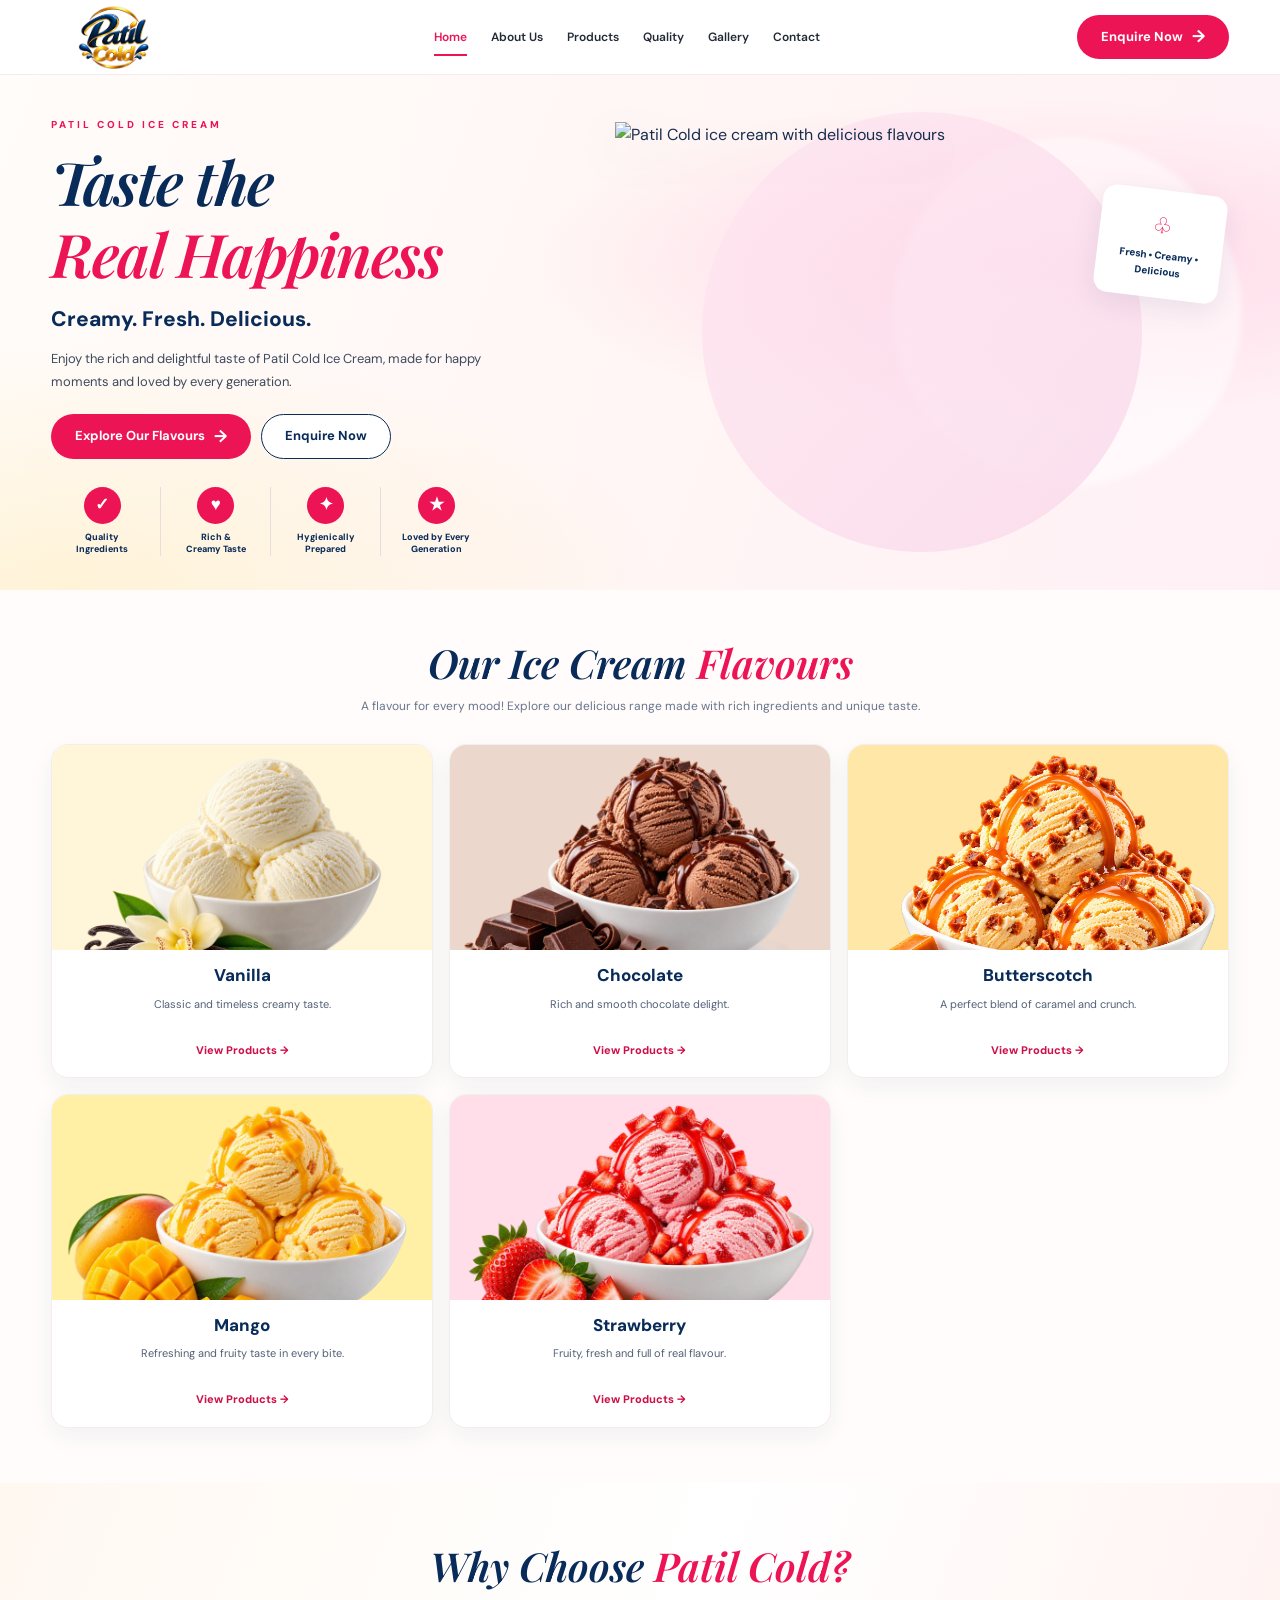
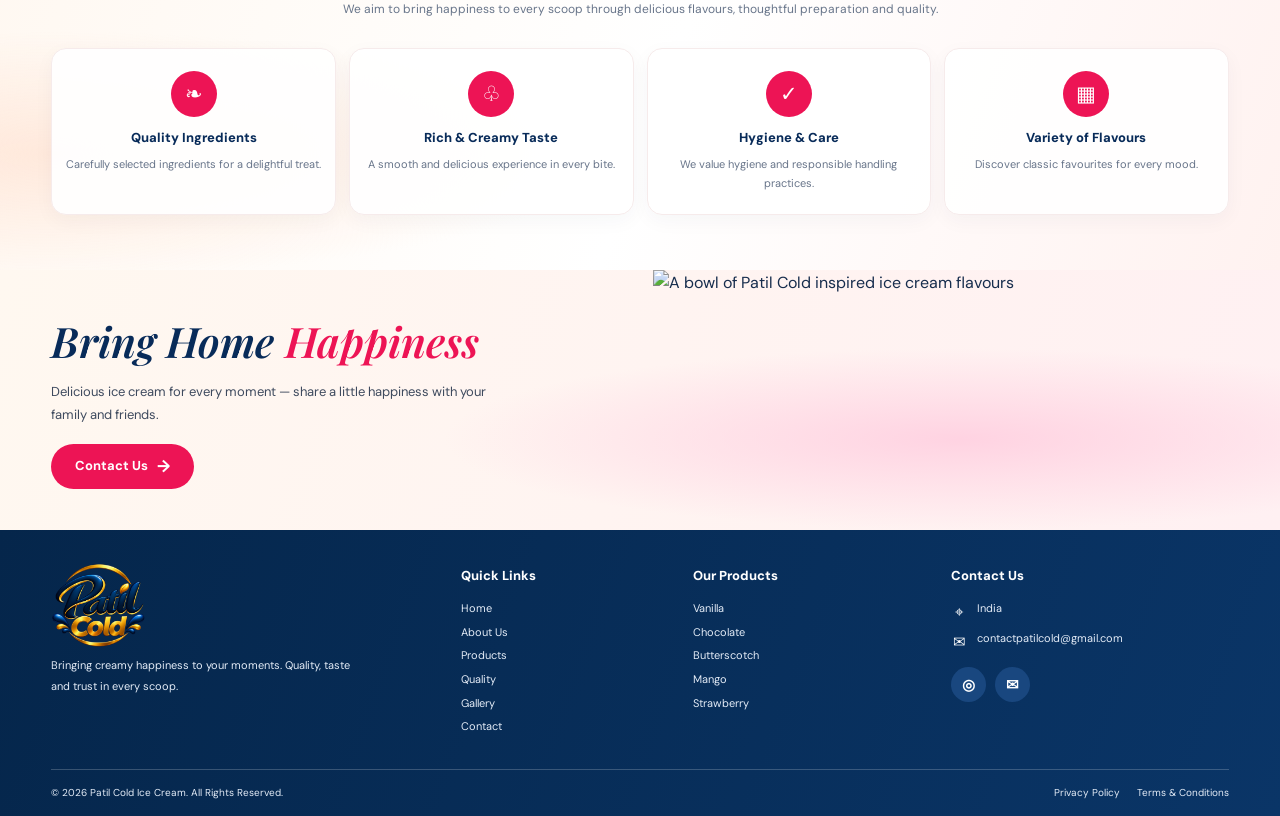
==== index.html @ 1be4b1f7 "Update index.html" ====
<!DOCTYPE html>
<html lang="en">
<head>
  <meta charset="UTF-8">
  <meta name="viewport" content="width=device-width, initial-scale=1.0">
  <meta name="theme-color" content="#082B59">

  <title>Patil Cold Ice Cream | Taste the Real Happiness</title>
  <meta name="description" content="Explore Patil Cold ice cream flavours. Creamy, delicious ice cream for every generation.">

  <link rel="preconnect" href="https://fonts.googleapis.com">
  <link rel="preconnect" href="https://fonts.gstatic.com" crossorigin>
  <link href="https://fonts.googleapis.com/css2?family=DM+Sans:wght@400;500;600;700;800&family=Playfair+Display:ital,wght@1,500;1,600&family=Pacifico&display=swap" rel="stylesheet">

  <style>
    :root {
      --navy: #082B59;
      --navy-light: #16447C;
      --pink: #ED1455;
      --pink-dark: #CE1049;
      --cream: #FFF9F5;
      --pink-bg: #FFF0F4;
      --white: #FFFFFF;
      --text: #172D4D;
      --muted: #68758A;
      --border: #F4E5E8;
      --shadow: 0 9px 28px rgba(8, 43, 89, 0.08);
      --body: "DM Sans", sans-serif;
      --heading: "Playfair Display", serif;
    }

    * {
      margin: 0;
      padding: 0;
      box-sizing: border-box;
    }

    html {
      scroll-behavior: smooth;
      scroll-padding-top: 85px;
    }

    body {
      font-family: var(--body);
      color: var(--text);
      background: var(--white);
      overflow-x: hidden;
      line-height: 1.6;
    }

    img {
      display: block;
      max-width: 100%;
    }

    a {
      color: inherit;
      text-decoration: none;
    }

    button {
      font-family: inherit;
    }

    .container {
      width: min(1200px, 92%);
      margin-inline: auto;
    }

    .pink {
      color: var(--pink);
    }

    .script {
      font-family: var(--heading);
      font-style: italic;
      font-weight: 600;
    }

    .btn {
      min-height: 43px;
      display: inline-flex;
      align-items: center;
      justify-content: center;
      gap: 9px;
      padding: 11px 23px;
      border: 1px solid transparent;
      border-radius: 30px;
      background: var(--pink);
      color: var(--white);
      font-size: 13px;
      font-weight: 700;
      transition: background .25s, transform .25s, box-shadow .25s;
      cursor: pointer;
    }

    .btn:hover {
      background: var(--pink-dark);
      transform: translateY(-2px);
      box-shadow: 0 6px 18px rgba(237, 20, 85, .18);
    }

    .btn-outline {
      background: var(--white);
      color: var(--navy);
      border-color: var(--navy);
    }

    .btn-outline:hover {
      background: var(--navy);
      color: var(--white);
    }

    .btn-arrow {
      font-size: 17px;
      line-height: 1;
    }

    /* =========================
       HEADER / NAVIGATION
    ========================= */

    .header {
      position: sticky;
      top: 0;
      z-index: 1000;
      background: rgba(255, 255, 255, .97);
      border-bottom: 1px solid #F4EBEB;
    }

    .navbar {
      min-height: 74px;
      display: flex;
      align-items: center;
      justify-content: space-between;
      gap: 22px;
    }

    .brand-logo {
      display: flex;
      align-items: center;
      width: 125px;
      flex-shrink: 0;
    }

    .brand-logo img {
      width: 100%;
      height: 64px;
      object-fit: contain;
    }

    .nav-links {
      display: flex;
      align-items: center;
      gap: 24px;
    }

    .nav-links a {
      position: relative;
      padding: 27px 0 25px;
      color: #222A36;
      font-size: 12px;
      font-weight: 600;
      white-space: nowrap;
      transition: color .2s;
    }

    .nav-links a:hover,
    .nav-links a.active {
      color: var(--pink);
    }

    .nav-links a.active::after {
      position: absolute;
      content: "";
      height: 2px;
      width: 100%;
      left: 0;
      bottom: 17px;
      background: var(--pink);
    }

    .header-action {
      flex-shrink: 0;
    }

    .menu-toggle {
      display: none;
      width: 40px;
      height: 40px;
      border: 1px solid var(--border);
      border-radius: 10px;
      background: var(--white);
      color: var(--navy);
      font-size: 23px;
      cursor: pointer;
    }

    /* =========================
       HERO SECTION
    ========================= */

    .hero {
      position: relative;
      overflow: hidden;
      background:
        radial-gradient(ellipse at 80% 36%, rgba(255, 200, 221, .65), transparent 35%),
        radial-gradient(ellipse at 5% 100%, rgba(255, 234, 174, .45), transparent 35%),
        linear-gradient(110deg, #FFFCFA, #FFF6F5 52%, #FFF0F6);
    }

    .hero::before {
      content: "";
      position: absolute;
      width: 350px;
      height: 350px;
      right: 3%;
      top: 12%;
      border-radius: 50%;
      background: rgba(255, 255, 255, .52);
      filter: blur(3px);
    }

    .hero-grid {
      position: relative;
      z-index: 1;
      display: grid;
      grid-template-columns: .94fr 1.06fr;
      align-items: center;
      min-height: 490px;
      gap: 20px;
    }

    .hero-copy {
      padding: 42px 0 34px;
    }

    .eyebrow {
      margin-bottom: 12px;
      color: var(--pink);
      font-size: 10px;
      font-weight: 800;
      letter-spacing: 3px;
      text-transform: uppercase;
    }

    .hero-title {
      color: var(--navy);
      font-family: var(--heading);
      font-style: italic;
      font-size: clamp(40px, 4.7vw, 63px);
      font-weight: 600;
      line-height: 1.2;
      letter-spacing: -1.5px;
    }

    .hero-title span {
      display: block;
      color: var(--pink);
    }

    .hero-tagline {
      margin-top: 14px;
      color: var(--navy);
      font-size: clamp(16px, 1.8vw, 21px);
      font-weight: 800;
    }

    .hero-description {
      max-width: 430px;
      margin-top: 10px;
      color: #3E4A5E;
      font-size: 13px;
      line-height: 1.8;
    }

    .hero-buttons {
      display: flex;
      align-items: center;
      flex-wrap: wrap;
      gap: 10px;
      margin-top: 20px;
    }

    .hero-art {
      position: relative;
      display: flex;
      min-height: 430px;
      align-items: center;
      justify-content: center;
    }

    .hero-art::before {
      position: absolute;
      content: "";
      width: min(100%, 440px);
      aspect-ratio: 1;
      border-radius: 50%;
      background: linear-gradient(135deg, #FFE5F0, #F8D4E8);
      opacity: .7;
    }

    .hero-art img {
      position: relative;
      z-index: 1;
      width: 100%;
      height: 420px;
      object-fit: contain;
      filter: drop-shadow(0 16px 22px rgba(56, 35, 49, .10));
    }

    .hero-note {
      position: absolute;
      z-index: 2;
      top: 17%;
      right: 1%;
      width: 125px;
      padding: 14px 10px;
      border: 4px solid rgba(255, 255, 255, .8);
      border-radius: 14px;
      background: #FFFFFF;
      box-shadow: var(--shadow);
      text-align: center;
      transform: rotate(7deg);
    }

    .hero-note .note-icon {
      margin-bottom: 5px;
      color: var(--pink);
      font-size: 22px;
    }

    .hero-note p {
      color: var(--navy);
      font-size: 10px;
      font-weight: 800;
      line-height: 1.6;
    }

    /* TRUST ICONS */

    .trust-row {
      display: grid;
      grid-template-columns: repeat(4, 1fr);
      max-width: 440px;
      margin-top: 28px;
    }

    .trust-item {
      padding: 0 7px;
      text-align: center;
      border-right: 1px solid #E6DDE0;
    }

    .trust-item:first-child {
      padding-left: 0;
    }

    .trust-item:last-child {
      border-right: 0;
    }

    .trust-icon {
      width: 37px;
      height: 37px;
      display: grid;
      place-items: center;
      margin: 0 auto 7px;
      border-radius: 50%;
      background: var(--pink);
      color: var(--white);
      font-size: 17px;
      font-weight: 800;
    }

    .trust-item p {
      color: var(--navy);
      font-size: 9px;
      font-weight: 800;
      line-height: 1.4;
    }

    /* =========================
       SECTION TITLES
    ========================= */

    .section-heading {
      max-width: 720px;
      margin: 0 auto 28px;
      text-align: center;
    }

    .section-heading h2 {
      color: var(--navy);
      font-family: var(--heading);
      font-size: clamp(28px, 3.4vw, 40px);
      font-style: italic;
      font-weight: 600;
      line-height: 1.4;
    }

    .section-heading p {
      max-width: 650px;
      margin: 5px auto 0;
      color: var(--muted);
      font-size: 12px;
      line-height: 1.8;
    }

    /* =========================
       FLAVOUR CARDS
    ========================= */

    .flavours {
      padding: 45px 0 55px;
      background: #FFFCFB;
    }

    .flavours .section-heading {
      margin-bottom: 27px;
    }

    .flavour-grid {
      display: grid;
      grid-template-columns: repeat(3, minmax(0, 1fr));
      gap: 16px;
    }

    .flavour-card {
      display: flex;
      flex-direction: column;
      overflow: hidden;
      min-width: 0;
      border: 1px solid #F3EEEE;
      border-radius: 17px;
      background: var(--white);
      box-shadow: 0 8px 25px rgba(8, 43, 89, .055);
      transition: transform .25s, box-shadow .25s;
    }

    .flavour-card:hover {
      transform: translateY(-5px);
      box-shadow: 0 13px 30px rgba(8, 43, 89, .11);
    }

    .flavour-photo {
      display: grid;
      height: 205px;
      overflow: hidden;
      place-items: center;
      padding: 9px;
    }

    .flavour-card:nth-child(1) .flavour-photo {
      background: #FFF6D9;
    }

    .flavour-card:nth-child(2) .flavour-photo {
      background: #EBD7CB;
    }

    .flavour-card:nth-child(3) .flavour-photo {
      background: #FFE7A8;
    }

    .flavour-card:nth-child(4) .flavour-photo {
      background: #FFF0A6;
    }

    .flavour-card:nth-child(5) .flavour-photo {
      background: #FFDDE9;
    }

    .flavour-photo img {
      width: 100%;
      height: 100%;
      object-fit: contain;
      transition: transform .35s;
    }

    .flavour-card:hover .flavour-photo img {
      transform: scale(1.055);
    }

    .flavour-info {
      flex: 1;
      padding: 12px 12px 16px;
      text-align: center;
    }

    .flavour-info h3 {
      color: var(--navy);
      font-size: 17px;
      font-weight: 800;
    }

    .flavour-info p {
      min-height: 38px;
      margin-top: 5px;
      color: #536077;
      font-size: 11px;
      line-height: 1.7;
    }

    .flavour-link {
      display: inline-block;
      margin-top: 9px;
      color: var(--pink-dark);
      font-size: 11px;
      font-weight: 800;
    }

    .flavour-link:hover {
      text-decoration: underline;
    }

    /* =========================
       WHY CHOOSE US
    ========================= */

    .why {
      padding: 55px 0;
      background:
        radial-gradient(ellipse at 4% 70%, rgba(255, 224, 207, .65), transparent 32%),
        linear-gradient(110deg, #FFF8F1, #FFFFFF 52%, #FFF2F0);
    }

    .why-grid {
      display: grid;
      grid-template-columns: repeat(4, minmax(0, 1fr));
      gap: 13px;
    }

    .why-card {
      padding: 22px 13px;
      border: 1px solid #F6EBEB;
      border-radius: 15px;
      background: rgba(255, 255, 255, .93);
      text-align: center;
      box-shadow: 0 6px 20px rgba(8, 43, 89, .04);
    }

    .why-icon {
      width: 46px;
      height: 46px;
      display: grid;
      place-items: center;
      margin: 0 auto 11px;
      border-radius: 50%;
      background: var(--pink);
      color: var(--white);
      font-size: 21px;
    }

    .why-card h3 {
      color: var(--navy);
      font-size: 13px;
      font-weight: 800;
      line-height: 1.5;
    }

    .why-card p {
      margin-top: 7px;
      color: var(--muted);
      font-size: 11px;
      line-height: 1.7;
    }

    /* =========================
       CONTACT BANNER
    ========================= */

    .cta {
      overflow: hidden;
      background:
        radial-gradient(ellipse at 75% 65%, rgba(255, 203, 222, .8), transparent 38%),
        linear-gradient(110deg, #FFF8F0, #FFF0F2);
    }

    .cta-grid {
      display: grid;
      grid-template-columns: 1fr 1fr;
      align-items: center;
      gap: 25px;
      min-height: 260px;
    }

    .cta-copy {
      padding: 35px 0;
    }

    .cta-copy h2 {
      color: var(--navy);
      font-family: var(--heading);
      font-size: clamp(30px, 3.5vw, 42px);
      font-style: italic;
      font-weight: 600;
      line-height: 1.4;
    }

    .cta-copy p {
      max-width: 450px;
      margin: 9px 0 17px;
      color: #3E4A5E;
      font-size: 13px;
      line-height: 1.8;
    }

    .cta-art {
      height: 260px;
      align-self: end;
    }

    .cta-art img {
      width: 100%;
      height: 100%;
      object-fit: contain;
      object-position: center bottom;
    }

    /* =========================
       FOOTER
    ========================= */

    .footer {
      padding: 32px 0 0;
      background: linear-gradient(110deg, #05264B, #0A3567);
      color: var(--white);
    }

    .footer-grid {
      display: grid;
      grid-template-columns: 1.5fr .8fr .9fr 1.1fr;
      gap: 30px;
      padding-bottom: 27px;
    }

    .footer-logo {
      width: 135px;
      height: 85px;
      margin-bottom: 8px;
      object-fit: contain;
      object-position: left center;
    }

    .footer-description {
      max-width: 300px;
      color: #E4ECF7;
      font-size: 11px;
      line-height: 1.9;
    }

    .footer h3 {
      margin: 4px 0 13px;
      color: #FFFFFF;
      font-size: 13px;
      font-weight: 800;
    }

    .footer-links a,
    .footer-links p {
      display: block;
      margin-bottom: 6px;
      color: #E4ECF7;
      font-size: 11px;
      line-height: 1.6;
      overflow-wrap: anywhere;
    }

    .footer-links a:hover {
      color: #FF91B0;
    }

    .contact-line {
      display: flex !important;
      align-items: flex-start;
      gap: 9px;
    }

    .contact-line .contact-icon {
      width: 17px;
      flex-shrink: 0;
      color: #FFFFFF;
      font-size: 15px;
      text-align: center;
    }

    .social-links {
      display: flex;
      gap: 9px;
      margin-top: 13px;
    }

    .social-links a {
      display: grid;
      width: 35px;
      height: 35px;
      margin: 0;
      place-items: center;
      border-radius: 50%;
      background: #19477F;
      color: #FFFFFF;
      font-size: 15px;
      font-weight: 800;
      transition: background .2s;
    }

    .social-links a:hover {
      background: var(--pink);
    }

    .footer-bottom {
      display: flex;
      align-items: center;
      justify-content: space-between;
      flex-wrap: wrap;
      gap: 12px;
      min-height: 47px;
      padding: 12px 0;
      border-top: 1px solid rgba(255, 255, 255, .2);
      color: #E4ECF7;
      font-size: 10px;
    }

    .legal-links {
      display: flex;
      flex-wrap: wrap;
      gap: 17px;
    }

    .legal-links a:hover {
      color: #FF91B0;
    }

    /* =========================
       TABLET
    ========================= */

    @media (max-width: 1000px) {
      .navbar {
        gap: 13px;
      }

      .brand-logo {
        width: 100px;
      }

      .nav-links {
        gap: 15px;
      }

      .nav-links a {
        font-size: 11px;
      }

      .header-action {
        padding-inline: 16px;
      }

      .hero-grid {
        min-height: 440px;
        grid-template-columns: .95fr 1.05fr;
        gap: 10px;
      }

      .hero-art {
        min-height: 370px;
      }

      .hero-art img {
        height: 370px;
      }

      .hero-note {
        right: 0;
        width: 105px;
      }

      .flavour-photo {
        height: 170px;
      }

      .footer-grid {
        grid-template-columns: 1.3fr .8fr .9fr;
      }

      .footer-contact {
        grid-column: 1 / -1;
      }
    }

    /* =========================
       MOBILE
    ========================= */

    @media (max-width: 680px) {
      html {
        scroll-padding-top: 70px;
      }

      .container {
        width: 92%;
      }

      .navbar {
        min-height: 66px;
        gap: 10px;
      }

      .brand-logo {
        width: 90px;
      }

      .brand-logo img {
        height: 58px;
      }

      .header-action {
        margin-left: auto;
        min-height: 37px;
        padding: 8px 13px;
        font-size: 10px;
      }

      .header-action .btn-arrow {
        font-size: 14px;
      }

      .menu-toggle {
        display: block;
        width: 36px;
        height: 36px;
        font-size: 21px;
        flex-shrink: 0;
      }

      .nav-links {
        position: absolute;
        top: 100%;
        left: 0;
        right: 0;
        display: none;
        align-items: stretch;
        flex-direction: column;
        gap: 0;
        padding: 7px 5% 14px;
        background: #FFFFFF;
        border-top: 1px solid #F5E7EB;
        box-shadow: 0 12px 24px rgba(8, 43, 89, .09);
      }

      .nav-links.open {
        display: flex;
      }

      .nav-links a {
        padding: 12px 0;
        border-bottom: 1px solid #F4EBED;
        font-size: 13px;
      }

      .nav-links a.active::after {
        display: none;
      }

      .hero-grid {
        grid-template-columns: 1fr;
        min-height: auto;
        gap: 0;
      }

      .hero-copy {
        padding: 32px 0 0;
      }

      .eyebrow {
        font-size: 9px;
        letter-spacing: 2.4px;
      }

      .hero-title {
        font-size: clamp(40px, 10vw, 53px);
        letter-spacing: -1px;
      }

      .hero-tagline {
        margin-top: 12px;
        font-size: 17px;
      }

      .hero-description {
        max-width: 470px;
        font-size: 12px;
        line-height: 1.8;
      }

      .hero-buttons {
        gap: 8px;
        margin-top: 17px;
      }

      .hero-buttons .btn {
        min-height: 39px;
        padding: 9px 16px;
        font-size: 11px;
      }

      .trust-row {
        margin-top: 24px;
      }

      .trust-item {
        padding-inline: 5px;
      }

      .trust-icon {
        width: 32px;
        height: 32px;
        font-size: 15px;
      }

      .trust-item p {
        font-size: 8px;
      }

      .hero-art {
        min-height: auto;
        height: clamp(270px, 72vw, 390px);
        margin-top: 6px;
      }

      .hero-art::before {
        width: 80%;
      }

      .hero-art img {
        height: 100%;
      }

      .hero-note {
        top: 9%;
        right: 2%;
        width: 95px;
        padding: 9px 6px;
        border-width: 3px;
      }

      .hero-note .note-icon {
        font-size: 17px;
      }

      .hero-note p {
        font-size: 8px;
      }

      .flavours {
        padding: 38px 0 42px;
      }

      .section-heading {
        margin-bottom: 22px;
      }

      .section-heading h2 {
        font-size: clamp(27px, 7vw, 34px);
      }

      .section-heading p {
        font-size: 11px;
        line-height: 1.7;
      }

      .flavour-grid {
        grid-template-columns: repeat(2, minmax(0, 1fr));
        gap: 11px;
      }

      .flavour-card {
        border-radius: 14px;
      }

      .flavour-photo {
        height: clamp(120px, 34vw, 175px);
        padding: 5px;
      }

      .flavour-info {
        padding: 10px 7px 13px;
      }

      .flavour-info h3 {
        font-size: 14px;
      }

      .flavour-info p {
        min-height: 35px;
        font-size: 9px;
        line-height: 1.6;
      }

      .flavour-link {
        margin-top: 8px;
        font-size: 10px;
      }

      .why {
        padding: 39px 0 43px;
      }

      .why-grid {
        grid-template-columns: repeat(2, minmax(0, 1fr));
        gap: 10px;
      }

      .why-card {
        padding: 16px 9px;
      }

      .why-icon {
        width: 38px;
        height: 38px;
        margin-bottom: 8px;
        font-size: 18px;
      }

      .why-card h3 {
        font-size: 11px;
      }

      .why-card p {
        font-size: 9px;
      }

      .cta-grid {
        grid-template-columns: 1fr;
        min-height: auto;
        gap: 0;
      }

      .cta-copy {
        padding: 31px 0 0;
      }

      .cta-copy h2 {
        font-size: clamp(29px, 7.5vw, 37px);
      }

      .cta-copy p {
        font-size: 12px;
      }

      .cta-art {
        height: clamp(190px, 52vw, 270px);
      }

      .footer {
        padding-top: 25px;
      }

      .footer-grid {
        grid-template-columns: repeat(2, minmax(0, 1fr));
        gap: 25px 17px;
        padding-bottom: 22px;
      }

      .footer-brand {
        grid-column: 1 / -1;
      }

      .footer-logo {
        width: 115px;
        height: 72px;
      }

      .footer-description {
        font-size: 10px;
      }

      .footer h3 {
        font-size: 12px;
      }

      .footer-links a,
      .footer-links p {
        font-size: 10px;
      }

      .footer-contact {
        grid-column: 1 / -1;
      }

      .footer-bottom {
        align-items: flex-start;
        flex-direction: column;
        font-size: 9px;
      }

      .legal-links {
        gap: 13px;
      }
    }

    @media (max-width: 350px) {
      .brand-logo {
        width: 75px;
      }

      .header-action {
        padding-inline: 10px;
      }

      .hero-title {
        font-size: 37px;
      }

      .hero-buttons .btn {
        padding-inline: 12px;
      }

      .trust-item p {
        font-size: 7px;
      }

      .flavour-info h3 {
        font-size: 13px;
      }
    }

    @media (prefers-reduced-motion: reduce) {
      *,
      *::before,
      *::after {
        scroll-behavior: auto !important;
        transition-duration: .01ms !important;
      }
    }
  </style>
</head>

<body>

  <!-- HEADER -->
  <header class="header">
    <div class="container navbar">

      <a class="brand-logo" href="index.html" aria-label="Patil Cold home">
        <img src="assets/logo.webp" alt="Patil Cold Ice Cream">
      </a>

      <nav class="nav-links" id="navLinks" aria-label="Main navigation">
        <a href="index.html" class="active">Home</a>
        <a href="about.html">About Us</a>
        <a href="products.html">Products</a>
        <a href="quality.html">Quality</a>
        <a href="gallery.html">Gallery</a>
        <a href="contact.html">Contact</a>
      </nav>

      <a class="btn header-action" href="contact.html">
        Enquire Now <span class="btn-arrow">→</span>
      </a>

      <button
        class="menu-toggle"
        id="menuToggle"
        type="button"
        aria-label="Open menu"
        aria-controls="navLinks"
        aria-expanded="false">☰</button>

    </div>
  </header>

  <main>

    <!-- HERO -->
    <section class="hero">
      <div class="container hero-grid">

        <div class="hero-copy">

          <div class="eyebrow">Patil Cold Ice Cream</div>

          <h1 class="hero-title">
            Taste the
            <span>Real Happiness</span>
          </h1>

          <h2 class="hero-tagline">Creamy. Fresh. Delicious.</h2>

          <p class="hero-description">
            Enjoy the rich and delightful taste of Patil Cold Ice Cream,
            made for happy moments and loved by every generation.
          </p>

          <div class="hero-buttons">
            <a href="products.html" class="btn">
              Explore Our Flavours <span class="btn-arrow">→</span>
            </a>

            <a href="contact.html" class="btn btn-outline">
              Enquire Now
            </a>
          </div>

          <div class="trust-row">

            <div class="trust-item">
              <div class="trust-icon">✓</div>
              <p>Quality<br>Ingredients</p>
            </div>

            <div class="trust-item">
              <div class="trust-icon">♥</div>
              <p>Rich &amp;<br>Creamy Taste</p>
            </div>

            <div class="trust-item">
              <div class="trust-icon">✦</div>
              <p>Hygienically<br>Prepared</p>
            </div>

            <div class="trust-item">
              <div class="trust-icon">★</div>
              <p>Loved by Every<br>Generation</p>
            </div>

          </div>
        </div>

        <div class="hero-art">

          <!-- Replace with your own Patil Cold hero PNG -->
          <img
            src="assets/patil-cold-mixed-flavor.webp"
            alt="Patil Cold ice cream with delicious flavours"
            fetchpriority="high">

          <div class="hero-note">
            <div class="note-icon">♧</div>
            <p>Fresh • Creamy • Delicious</p>
          </div>

        </div>

      </div>
    </section>

    <!-- OUR FLAVOURS -->
    <section class="flavours" id="flavours">
      <div class="container">

        <div class="section-heading">
          <h2>
            Our Ice Cream <span class="pink">Flavours</span>
          </h2>

          <p>
            A flavour for every mood! Explore our delicious range
            made with rich ingredients and unique taste.
          </p>
        </div>

        <div class="flavour-grid">

          <!-- VANILLA -->
          <article class="flavour-card">
            <a href="products.html?flavour=Vanilla">
              <div class="flavour-photo">
                <img
                  src="assets/products/vanilla.webp"
                  alt="Vanilla ice cream"
                  loading="lazy">
              </div>
            </a>

            <div class="flavour-info">
              <h3>Vanilla</h3>
              <p>Classic and timeless creamy taste.</p>
              <a class="flavour-link" href="products.html?flavour=Vanilla">
                View Products →
              </a>
            </div>
          </article>

          <!-- CHOCOLATE -->
          <article class="flavour-card">
            <a href="products.html?flavour=Chocolate">
              <div class="flavour-photo">
                <img
                  src="assets/products/chocolate.webp"
                  alt="Chocolate ice cream"
                  loading="lazy">
              </div>
            </a>

            <div class="flavour-info">
              <h3>Chocolate</h3>
              <p>Rich and smooth chocolate delight.</p>
              <a class="flavour-link" href="products.html?flavour=Chocolate">
                View Products →
              </a>
            </div>
          </article>

          <!-- BUTTERSCOTCH -->
          <article class="flavour-card">
            <a href="products.html?flavour=Butterscotch">
              <div class="flavour-photo">
                <img
                  src="assets/products/butterscotch.webp"
                  alt="Butterscotch ice cream"
                  loading="lazy">
              </div>
            </a>

            <div class="flavour-info">
              <h3>Butterscotch</h3>
              <p>A perfect blend of caramel and crunch.</p>
              <a class="flavour-link" href="products.html?flavour=Butterscotch">
                View Products →
              </a>
            </div>
          </article>

          <!-- MANGO -->
          <article class="flavour-card">
            <a href="products.html?flavour=Mango">
              <div class="flavour-photo">
                <img
                  src="assets/products/mango.webp"
                  alt="Mango ice cream"
                  loading="lazy">
              </div>
            </a>

            <div class="flavour-info">
              <h3>Mango</h3>
              <p>Refreshing and fruity taste in every bite.</p>
              <a class="flavour-link" href="products.html?flavour=Mango">
                View Products →
              </a>
            </div>
          </article>

          <!-- STRAWBERRY -->
          <article class="flavour-card">
            <a href="products.html?flavour=Strawberry">
              <div class="flavour-photo">
                <img
                  src="assets/products/strawberry.webp"
                  alt="Strawberry ice cream"
                  loading="lazy">
              </div>
            </a>

            <div class="flavour-info">
              <h3>Strawberry</h3>
              <p>Fruity, fresh and full of real flavour.</p>
              <a class="flavour-link" href="products.html?flavour=Strawberry">
                View Products →
              </a>
            </div>
          </article>

        </div>
      </div>
    </section>

    <!-- WHY CHOOSE US -->
    <section class="why" id="quality">
      <div class="container">

        <div class="section-heading">
          <h2>
            Why Choose <span class="pink">Patil Cold?</span>
          </h2>

          <p>
            We aim to bring happiness to every scoop through
            delicious flavours, thoughtful preparation and quality.
          </p>
        </div>

        <div class="why-grid">

          <article class="why-card">
            <div class="why-icon">❧</div>
            <h3>Quality Ingredients</h3>
            <p>Carefully selected ingredients for a delightful treat.</p>
          </article>

          <article class="why-card">
            <div class="why-icon">♧</div>
            <h3>Rich &amp; Creamy Taste</h3>
            <p>A smooth and delicious experience in every bite.</p>
          </article>

          <article class="why-card">
            <div class="why-icon">✓</div>
            <h3>Hygiene &amp; Care</h3>
            <p>We value hygiene and responsible handling practices.</p>
          </article>

          <article class="why-card">
            <div class="why-icon">▦</div>
            <h3>Variety of Flavours</h3>
            <p>Discover classic favourites for every mood.</p>
          </article>

        </div>
      </div>
    </section>

    <!-- CONTACT BANNER -->
    <section class="cta">
      <div class="container cta-grid">

        <div class="cta-copy">
          <h2>
            Bring Home <span class="pink">Happiness</span>
          </h2>

          <p>
            Delicious ice cream for every moment — share a little
            happiness with your family and friends.
          </p>

          <a href="contact.html" class="btn">
            Contact Us <span class="btn-arrow">→</span>
          </a>
        </div>

        <div class="cta-art">
          <img
            src="assets/icecream-bowl.png"
            alt="A bowl of Patil Cold inspired ice cream flavours"
            loading="lazy">
        </div>

      </div>
    </section>

  </main>

  <!-- FOOTER -->
  <footer class="footer">
    <div class="container">

      <div class="footer-grid">

        <div class="footer-brand">
          <a href="index.html" aria-label="Patil Cold homepage">
            <img
              src="assets/logo.webp"
              alt="Patil Cold Ice Cream"
              class="footer-logo">
          </a>

          <p class="footer-description">
            Bringing creamy happiness to your moments.
            Quality, taste and trust in every scoop.
          </p>
        </div>

        <div class="footer-links">
          <h3>Quick Links</h3>
          <a href="index.html">Home</a>
          <a href="about.html">About Us</a>
          <a href="products.html">Products</a>
          <a href="quality.html">Quality</a>
          <a href="gallery.html">Gallery</a>
          <a href="contact.html">Contact</a>
        </div>

        <div class="footer-links">
          <h3>Our Products</h3>
          <a href="products.html?flavour=Vanilla">Vanilla</a>
          <a href="products.html?flavour=Chocolate">Chocolate</a>
          <a href="products.html?flavour=Butterscotch">Butterscotch</a>
          <a href="products.html?flavour=Mango">Mango</a>
          <a href="products.html?flavour=Strawberry">Strawberry</a>
        </div>

        <div class="footer-links">
          <h3>Contact Us</h3>

          <p class="contact-line">
            <span class="contact-icon">⌖</span>
            <span>India</span>
          </p>

          <a class="contact-line" href="mailto:contactpatilcold@gmail.com">
            <span class="contact-icon">✉</span>
            <span>contactpatilcold@gmail.com</span>
          </a>

          <div class="social-links">
            <a
              href="https://www.instagram.com/patilcold/"
              target="_blank"
              rel="noopener noreferrer"
              aria-label="Instagram">◎</a>

            <a
              href="mailto:contactpatilcold@gmail.com"
              aria-label="Email Patil Cold">✉</a>
          </div>
        </div>

      </div>

      <div class="footer-bottom">
        <p>
          © <span id="copyrightYear"></span> Patil Cold Ice Cream.
          All Rights Reserved.
        </p>

        <div class="legal-links">
          <a href="privacy.html">Privacy Policy</a>
          <a href="terms.html">Terms &amp; Conditions</a>
        </div>
      </div>

    </div>
  </footer>

  <script>
    // Mobile navigation
    const menuToggle = document.getElementById("menuToggle");
    const navLinks = document.getElementById("navLinks");

    menuToggle.addEventListener("click", function () {
      const isOpen = navLinks.classList.toggle("open");

      menuToggle.textContent = isOpen ? "×" : "☰";
      menuToggle.setAttribute("aria-expanded", String(isOpen));
      menuToggle.setAttribute(
        "aria-label",
        isOpen ? "Close menu" : "Open menu"
      );
    });

    // Close mobile navigation after clicking a link
    navLinks.querySelectorAll("a").forEach(function (link) {
      link.addEventListener("click", function () {
        navLinks.classList.remove("open");
        menuToggle.textContent = "☰";
        menuToggle.setAttribute("aria-expanded", "false");
      });
    });

    // Close menu with Escape key
    document.addEventListener("keydown", function (event) {
      if (event.key === "Escape") {
        navLinks.classList.remove("open");
        menuToggle.textContent = "☰";
        menuToggle.setAttribute("aria-expanded", "false");
      }
    });

    // Current year in footer
    document.getElementById("copyrightYear").textContent =
      new Date().getFullYear();
  </script>

</body>
</html>
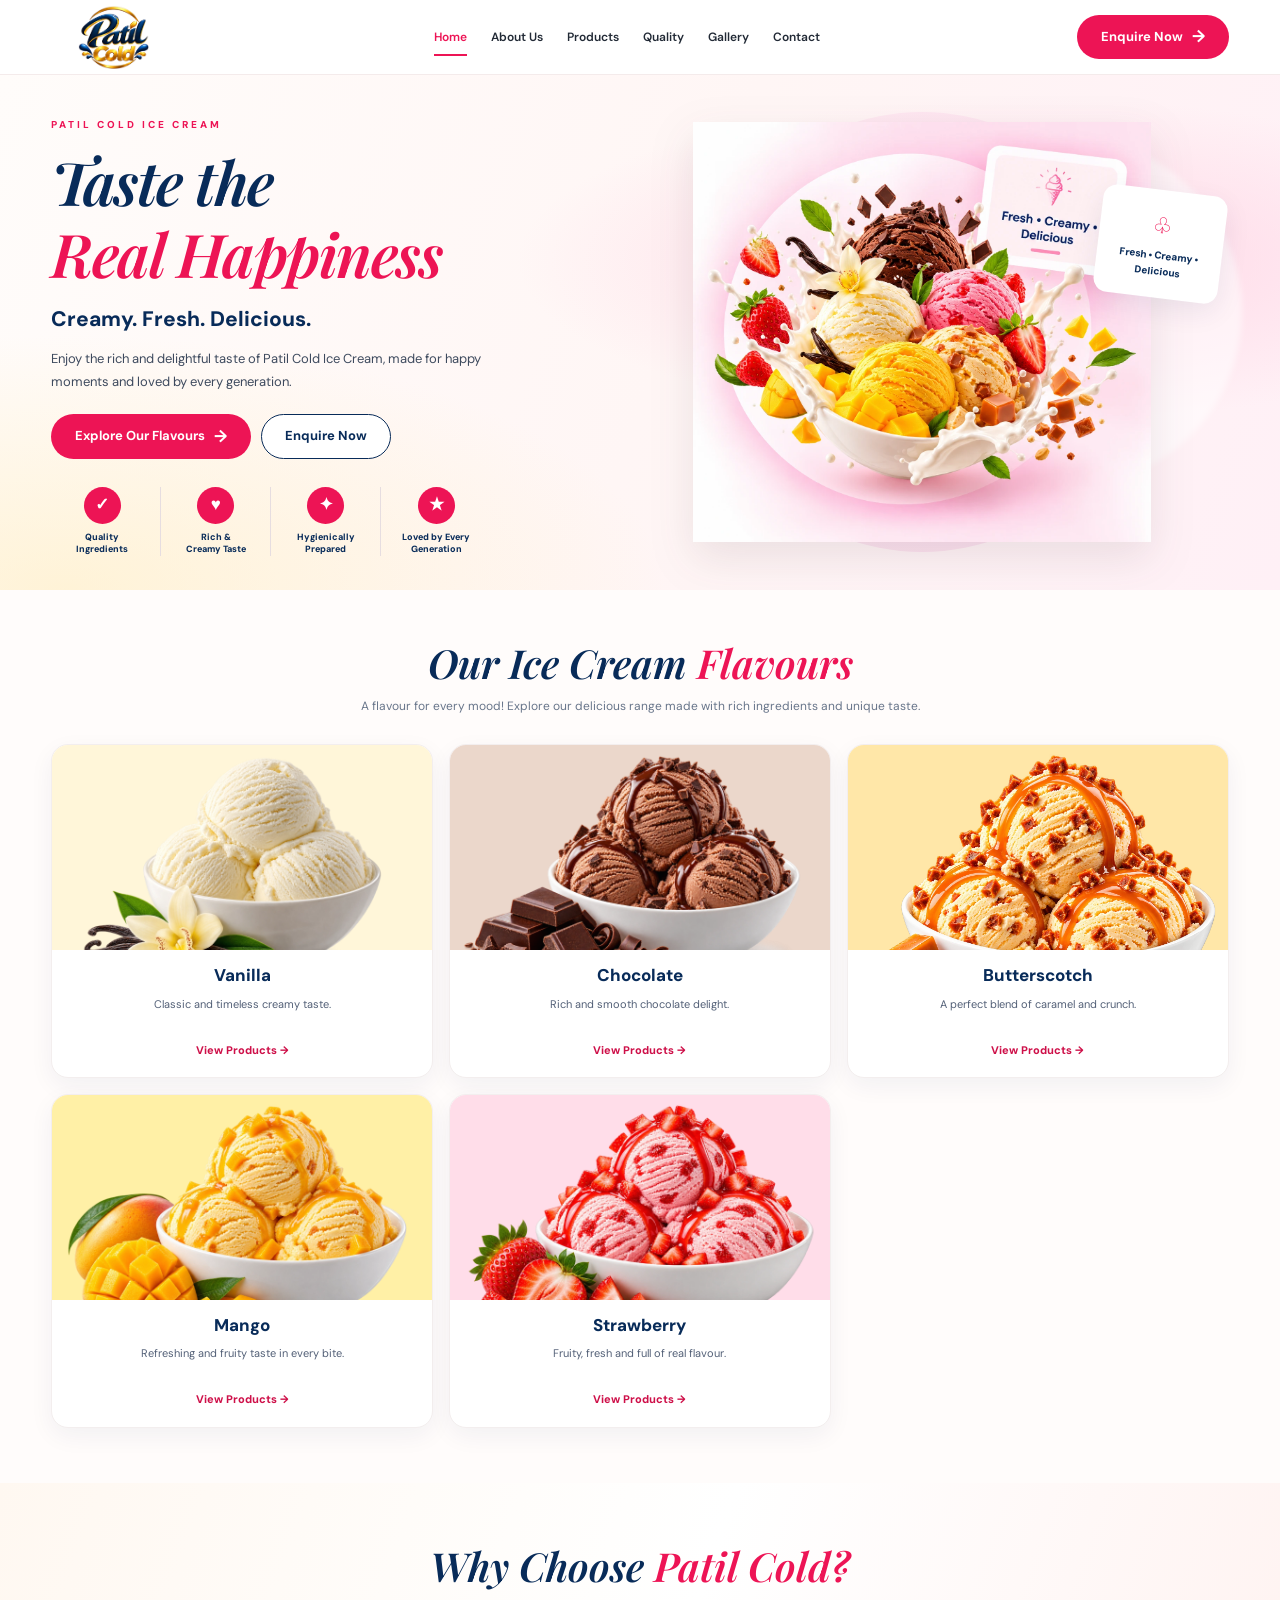
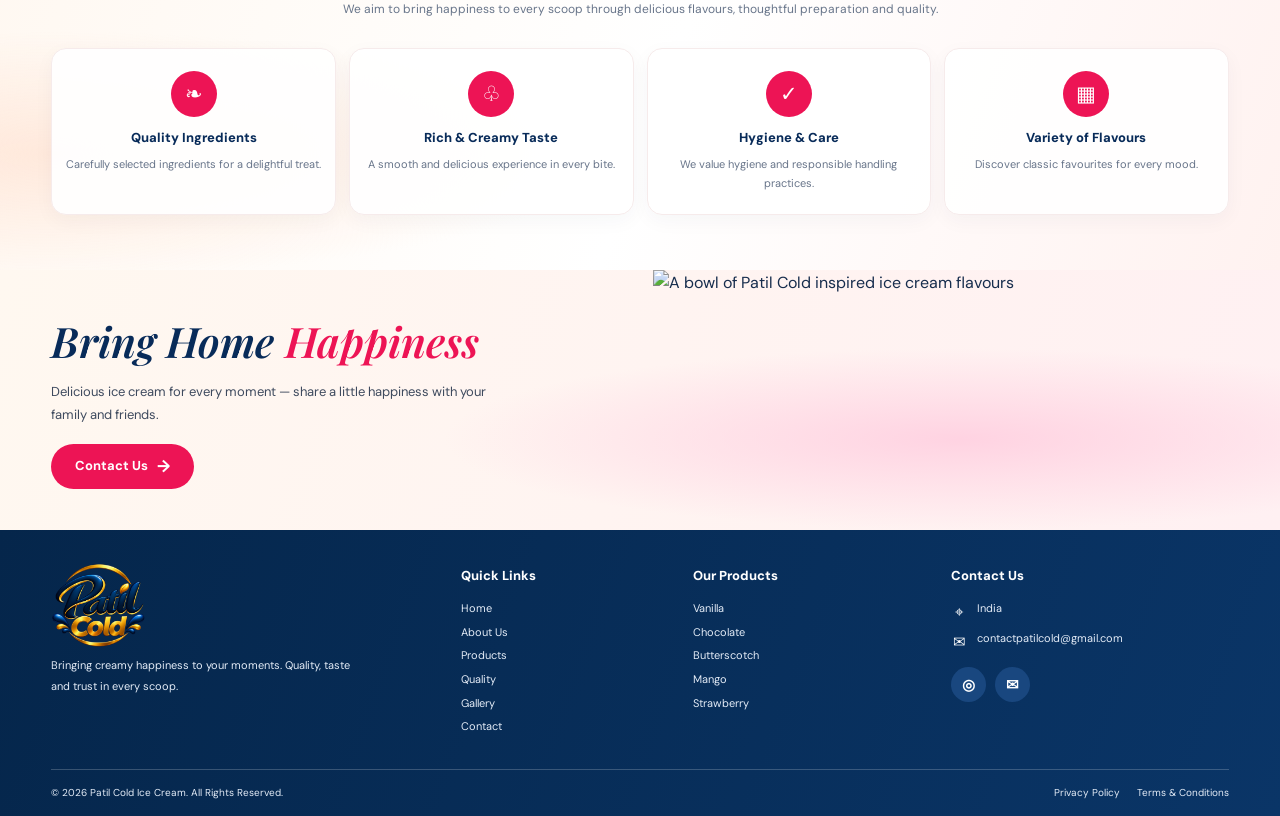
==== commit a92755b8: "Update index.html" ====
--- a/index.html
+++ b/index.html
@@ -1233,7 +1233,7 @@
 
           <!-- Replace with your own Patil Cold hero PNG -->
           <img
-            src="assets/patil-cold-mixed-flavor.webp"
+            src="assets/patil-cold-mixed-flavour.webp"
             alt="Patil Cold ice cream with delicious flavours"
             fetchpriority="high">
 
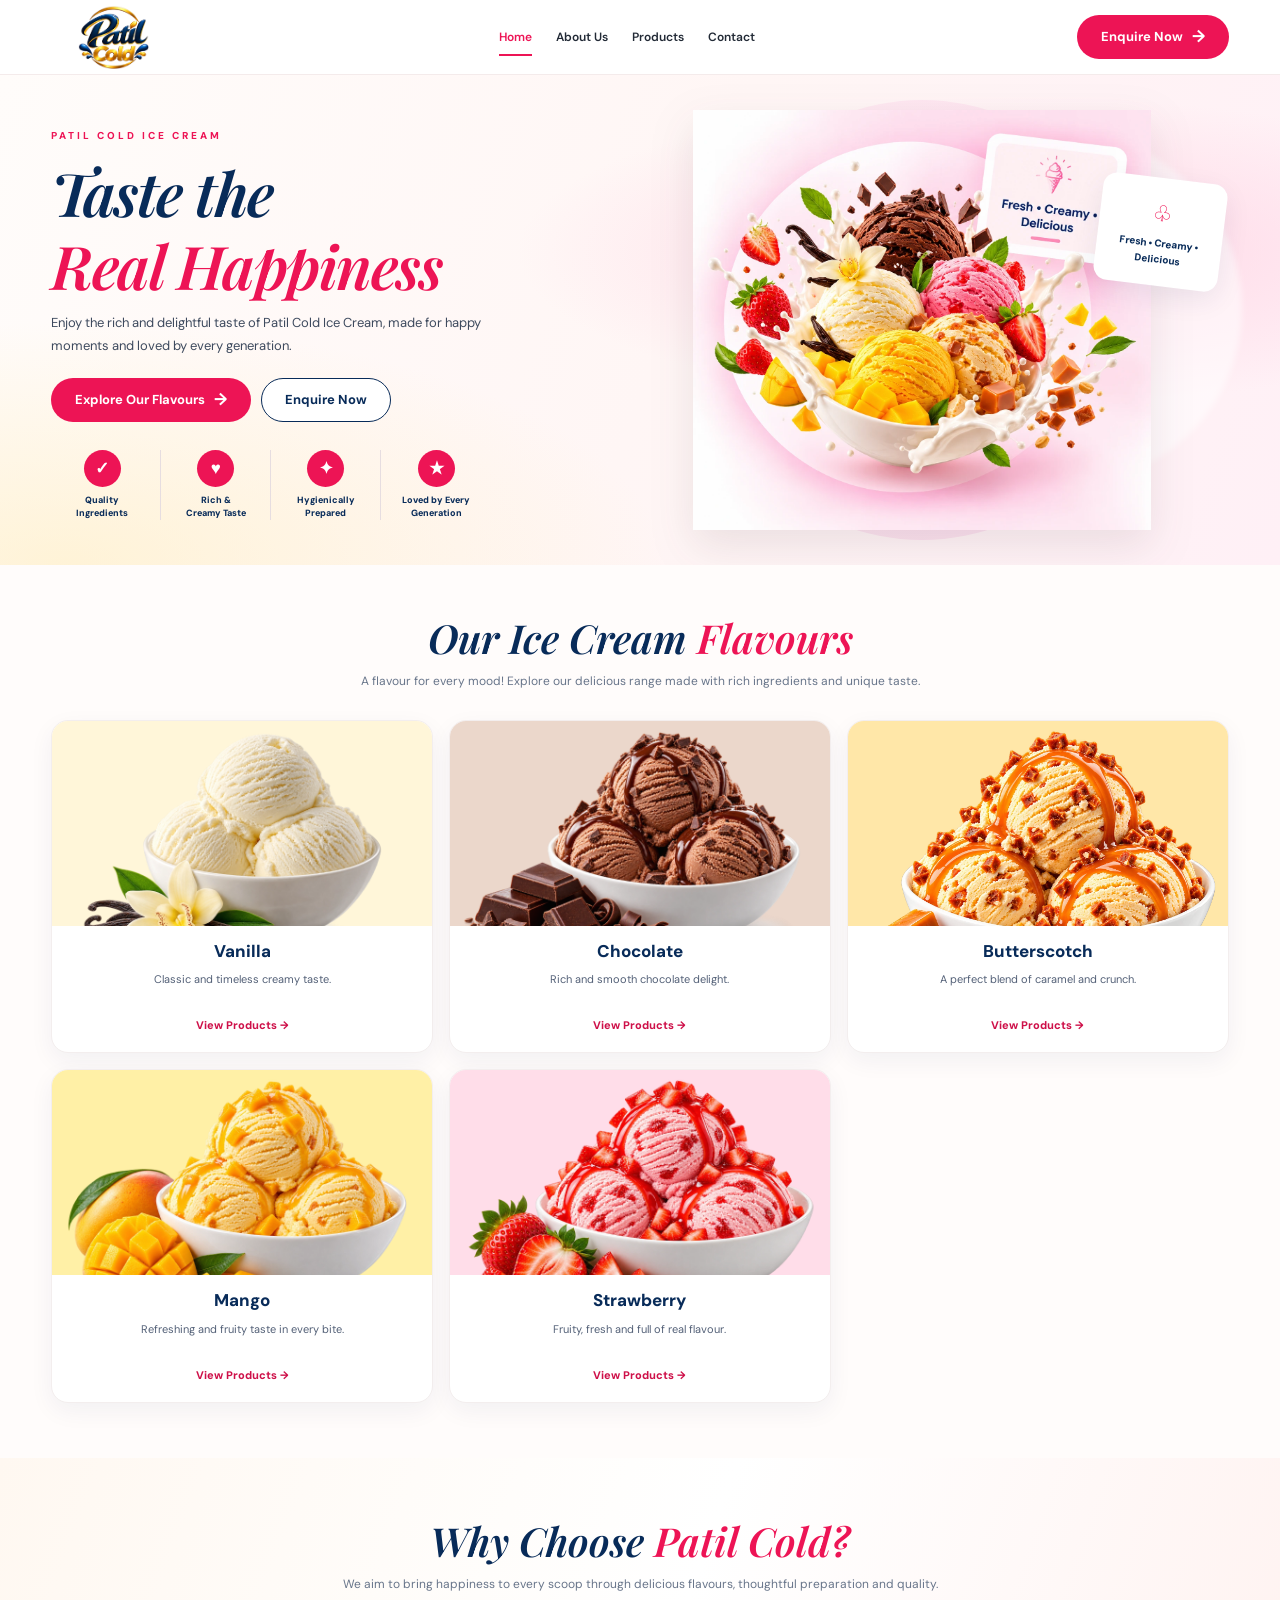
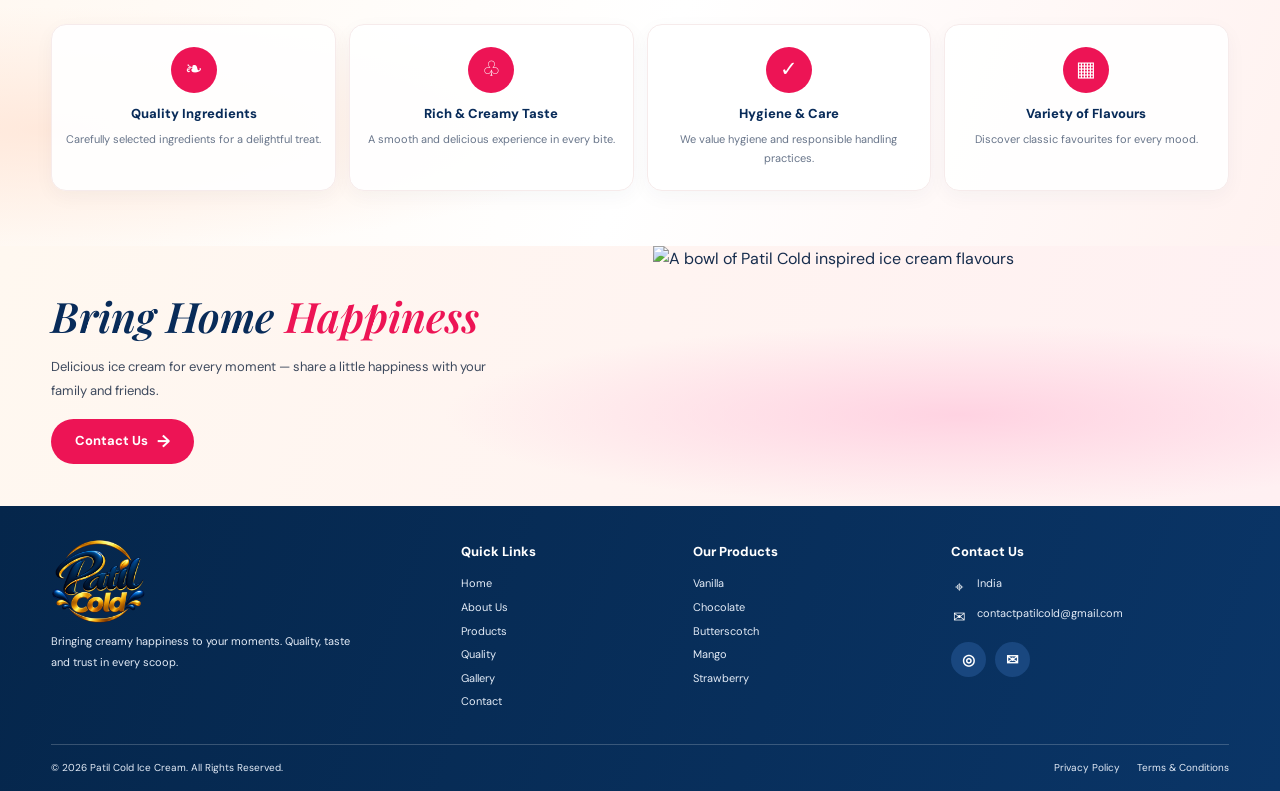
==== commit 44094e79: "Update index.html" ====
--- a/index.html
+++ b/index.html
@@ -1152,8 +1152,6 @@
         <a href="index.html" class="active">Home</a>
         <a href="about.html">About Us</a>
         <a href="products.html">Products</a>
-        <a href="quality.html">Quality</a>
-        <a href="gallery.html">Gallery</a>
         <a href="contact.html">Contact</a>
       </nav>
 
@@ -1187,7 +1185,6 @@
             <span>Real Happiness</span>
           </h1>
 
-          <h2 class="hero-tagline">Creamy. Fresh. Delicious.</h2>
 
           <p class="hero-description">
             Enjoy the rich and delightful taste of Patil Cold Ice Cream,
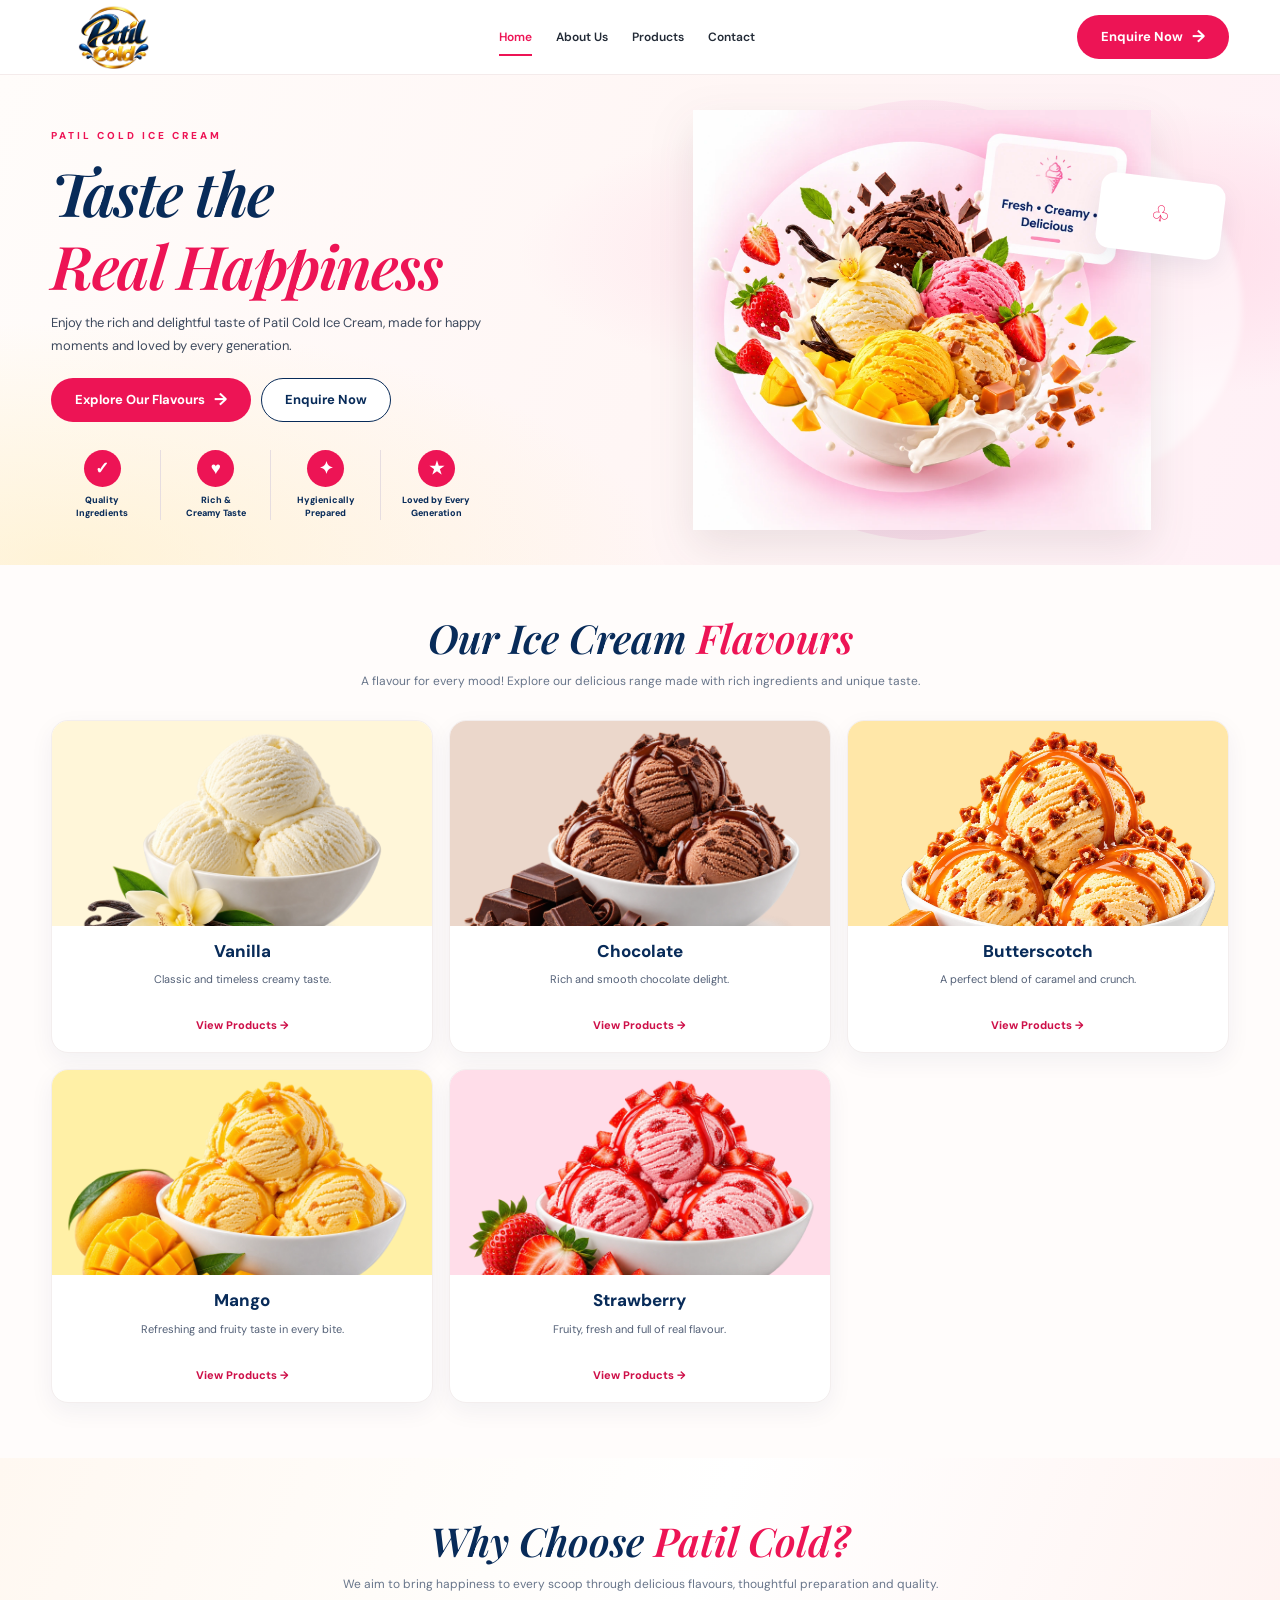
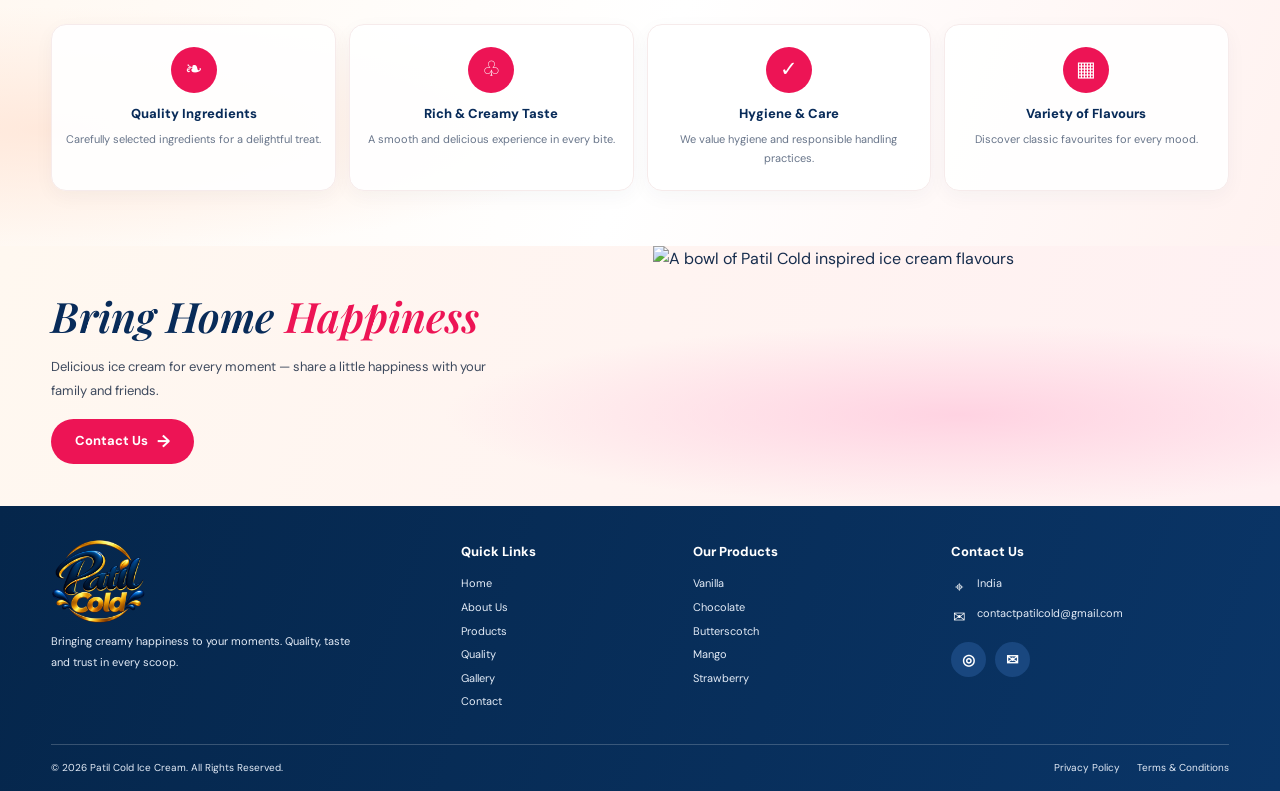
==== commit d3d1f093: "Update index.html" ====
--- a/index.html
+++ b/index.html
@@ -1236,7 +1236,6 @@
 
           <div class="hero-note">
             <div class="note-icon">♧</div>
-            <p>Fresh • Creamy • Delicious</p>
           </div>
 
         </div>
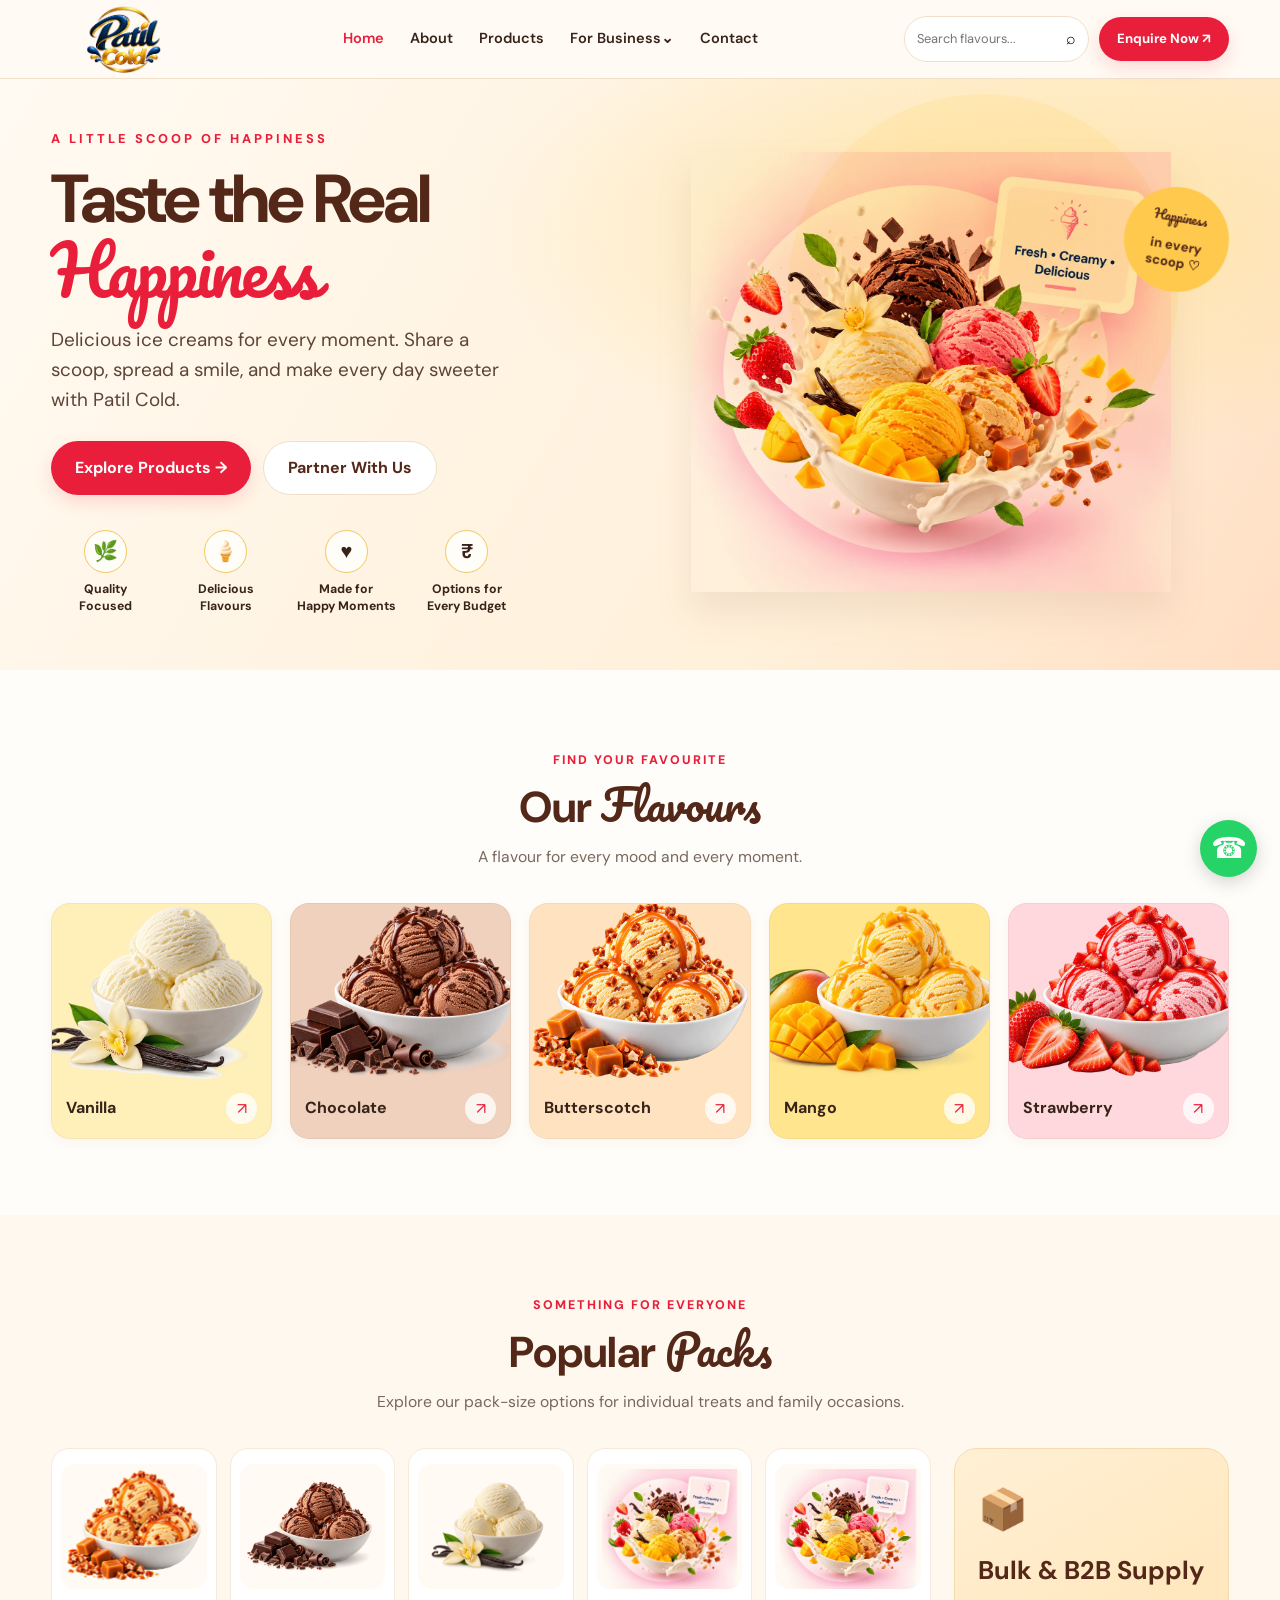
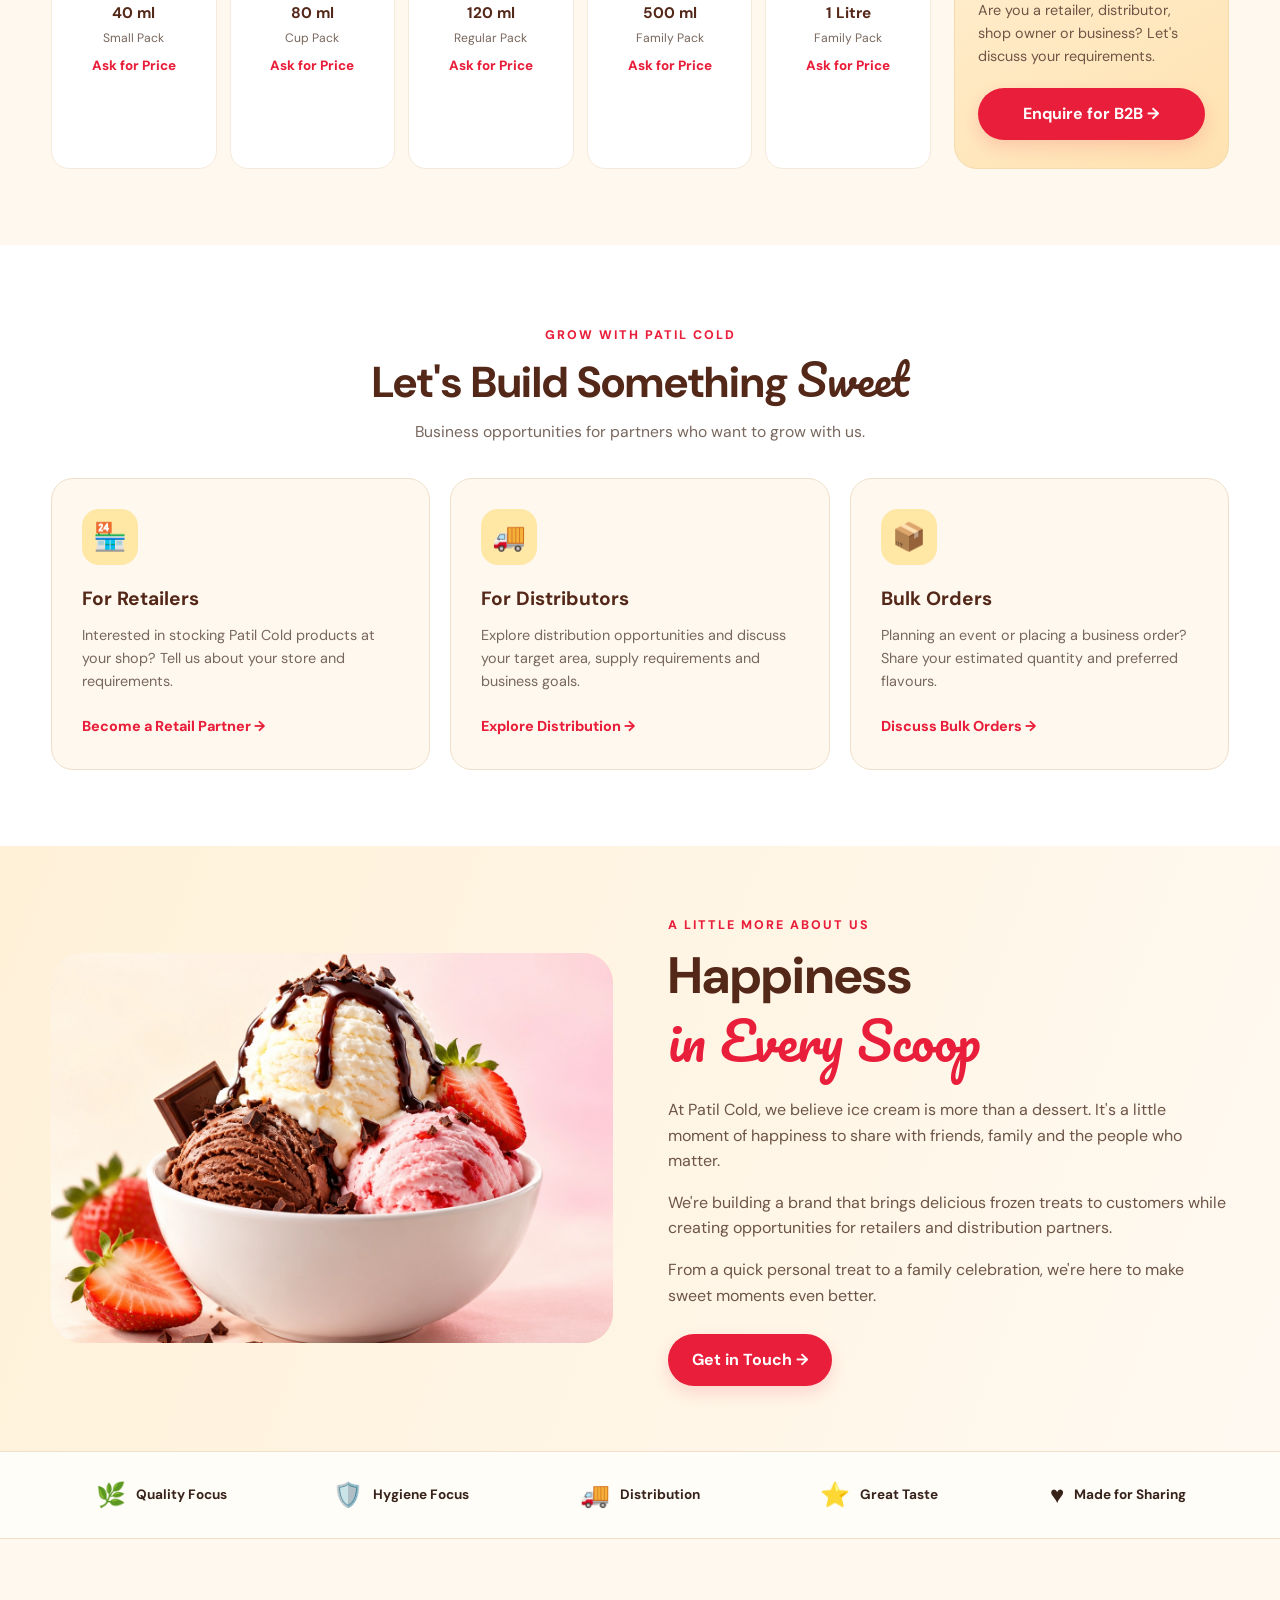
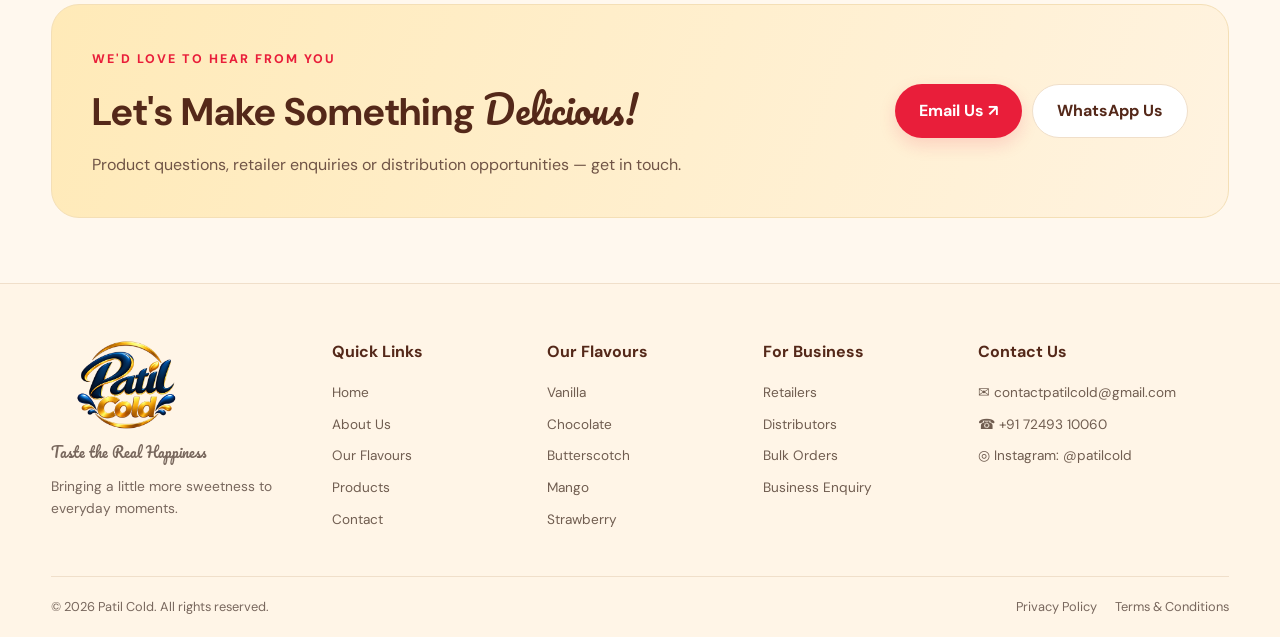
==== commit b7504f62: "Update index.html" ====
--- a/index.html
+++ b/index.html
@@ -4,49 +4,50 @@
 <head>
   <meta charset="UTF-8">
   <meta name="viewport" content="width=device-width, initial-scale=1.0">
-  <meta name="theme-color" content="#082B59">
-
-  <title>Patil Cold Ice Cream | Taste the Real Happiness</title>
-  <meta name="description" content="Explore Patil Cold ice cream flavours. Creamy, delicious ice cream for every generation.">
-
+  <meta name="theme-color" content="#fff8ee">
+
+  <title>Patil Cold | Taste the Real Happiness</title>
+  <meta name="description" content="Discover delicious Patil Cold ice creams. Explore flavours, family packs, and business opportunities for retailers and distributors across Maharashtra.">
+
+  <link rel="icon" type="image/png" href="assets/patilcold-favicon.png">
   <link rel="preconnect" href="https://fonts.googleapis.com">
   <link rel="preconnect" href="https://fonts.gstatic.com" crossorigin>
-  <link href="https://fonts.googleapis.com/css2?family=DM+Sans:wght@400;500;600;700;800&family=Playfair+Display:ital,wght@1,500;1,600&family=Pacifico&display=swap" rel="stylesheet">
+  <link href="https://fonts.googleapis.com/css2?family=DM+Sans:wght@400;500;600;700;800&family=Pacifico&display=swap" rel="stylesheet">
 
   <style>
     :root {
-      --navy: #082B59;
-      --navy-light: #16447C;
-      --pink: #ED1455;
-      --pink-dark: #CE1049;
-      --cream: #FFF9F5;
-      --pink-bg: #FFF0F4;
-      --white: #FFFFFF;
-      --text: #172D4D;
-      --muted: #68758A;
-      --border: #F4E5E8;
-      --shadow: 0 9px 28px rgba(8, 43, 89, 0.08);
-      --body: "DM Sans", sans-serif;
-      --heading: "Playfair Display", serif;
+      --cream: #fff8ee;
+      --cream-dark: #fff0d8;
+      --white: #ffffff;
+      --red: #e91e3a;
+      --red-dark: #c91430;
+      --yellow: #ffc94d;
+      --yellow-light: #fff0b5;
+      --brown: #542819;
+      --text: #38231b;
+      --muted: #78675d;
+      --border: #f0dfca;
+      --shadow: 0 8px 28px rgba(100, 55, 24, .07);
+      --radius: 22px;
     }
 
     * {
+      box-sizing: border-box;
       margin: 0;
       padding: 0;
-      box-sizing: border-box;
     }
 
     html {
       scroll-behavior: smooth;
-      scroll-padding-top: 85px;
+      scroll-padding-top: 90px;
     }
 
     body {
-      font-family: var(--body);
+      font-family: "DM Sans", sans-serif;
+      background: var(--cream);
       color: var(--text);
-      background: var(--white);
+      line-height: 1.6;
       overflow-x: hidden;
-      line-height: 1.6;
     }
 
     img {
@@ -59,8 +60,12 @@
       text-decoration: none;
     }
 
-    button {
-      font-family: inherit;
+    button, input, select, textarea {
+      font: inherit;
+    }
+
+    button, a {
+      -webkit-tap-highlight-color: transparent;
     }
 
     .container {
@@ -68,1070 +73,1085 @@
       margin-inline: auto;
     }
 
-    .pink {
-      color: var(--pink);
+    .section {
+      padding: 76px 0;
+    }
+
+    .section-heading {
+      text-align: center;
+      margin-bottom: 34px;
+    }
+
+    .eyebrow {
+      display: inline-block;
+      color: var(--red);
+      font-size: .78rem;
+      font-weight: 800;
+      text-transform: uppercase;
+      letter-spacing: 2px;
+      margin-bottom: 8px;
+    }
+
+    .section-heading h2 {
+      color: var(--brown);
+      font-size: clamp(1.9rem, 4vw, 2.7rem);
+      line-height: 1.2;
+      margin-bottom: 10px;
+    }
+
+    .section-heading p {
+      color: var(--muted);
+      font-size: .98rem;
     }
 
     .script {
-      font-family: var(--heading);
-      font-style: italic;
-      font-weight: 600;
+      font-family: "Pacifico", cursive;
+      font-weight: 400;
     }
 
     .btn {
-      min-height: 43px;
       display: inline-flex;
+      justify-content: center;
       align-items: center;
-      justify-content: center;
       gap: 9px;
-      padding: 11px 23px;
-      border: 1px solid transparent;
-      border-radius: 30px;
-      background: var(--pink);
-      color: var(--white);
-      font-size: 13px;
+      border: 0;
+      border-radius: 50px;
+      padding: 13px 24px;
       font-weight: 700;
-      transition: background .25s, transform .25s, box-shadow .25s;
       cursor: pointer;
+      transition: transform .2s, background .2s, box-shadow .2s;
     }
 
     .btn:hover {
-      background: var(--pink-dark);
       transform: translateY(-2px);
-      box-shadow: 0 6px 18px rgba(237, 20, 85, .18);
-    }
-
-    .btn-outline {
-      background: var(--white);
-      color: var(--navy);
-      border-color: var(--navy);
-    }
-
-    .btn-outline:hover {
-      background: var(--navy);
-      color: var(--white);
-    }
-
-    .btn-arrow {
-      font-size: 17px;
-      line-height: 1;
-    }
-
-    /* =========================
-       HEADER / NAVIGATION
-    ========================= */
+    }
+
+    .btn-red {
+      background: var(--red);
+      color: white;
+      box-shadow: 0 7px 17px rgba(233, 30, 58, .15);
+    }
+
+    .btn-red:hover {
+      background: var(--red-dark);
+    }
+
+    .btn-light {
+      background: white;
+      color: var(--brown);
+      border: 1px solid var(--border);
+    }
+
+    .btn-brown {
+      background: var(--brown);
+      color: white;
+    }
+
+    /* HEADER */
 
     .header {
+      background: rgba(255, 250, 243, .96);
+      border-bottom: 1px solid var(--border);
       position: sticky;
       top: 0;
       z-index: 1000;
-      background: rgba(255, 255, 255, .97);
-      border-bottom: 1px solid #F4EBEB;
+      backdrop-filter: blur(14px);
     }
 
     .navbar {
-      min-height: 74px;
+      min-height: 78px;
+      display: flex;
+      justify-content: space-between;
+      align-items: center;
+      gap: 25px;
+    }
+
+    .brand {
       display: flex;
       align-items: center;
-      justify-content: space-between;
-      gap: 22px;
-    }
-
-    .brand-logo {
-      display: flex;
-      align-items: center;
-      width: 125px;
       flex-shrink: 0;
     }
 
-    .brand-logo img {
-      width: 100%;
-      height: 64px;
+    .brand img {
+      width: 145px;
+      max-height: 68px;
       object-fit: contain;
     }
 
     .nav-links {
       display: flex;
       align-items: center;
-      gap: 24px;
-    }
-
-    .nav-links a {
+      justify-content: center;
+      gap: 26px;
+    }
+
+    .nav-links > a,
+    .nav-business summary {
+      font-size: .91rem;
+      font-weight: 600;
+      transition: color .2s;
+      cursor: pointer;
+    }
+
+    .nav-links > a:hover,
+    .nav-business summary:hover {
+      color: var(--red);
+    }
+
+    .nav-links > a.active {
+      color: var(--red);
+    }
+
+    .nav-business {
       position: relative;
-      padding: 27px 0 25px;
-      color: #222A36;
-      font-size: 12px;
-      font-weight: 600;
+    }
+
+    .nav-business summary {
+      list-style: none;
+    }
+
+    .nav-business summary::-webkit-details-marker {
+      display: none;
+    }
+
+    .nav-dropdown {
+      position: absolute;
+      top: 35px;
+      left: -15px;
+      width: 210px;
+      padding: 10px;
+      background: white;
+      border: 1px solid var(--border);
+      border-radius: 15px;
+      box-shadow: var(--shadow);
+    }
+
+    .nav-dropdown a {
+      display: block;
+      padding: 10px;
+      border-radius: 8px;
+      font-size: .88rem;
+    }
+
+    .nav-dropdown a:hover {
+      background: var(--cream);
+      color: var(--red);
+    }
+
+    .header-actions {
+      display: flex;
+      align-items: center;
+      gap: 10px;
+    }
+
+    .search-box {
+      display: flex;
+      align-items: center;
+      gap: 7px;
+      background: white;
+      border: 1px solid var(--border);
+      border-radius: 30px;
+      padding: 9px 12px;
+      width: 185px;
+    }
+
+    .search-box input {
+      width: 100%;
+      min-width: 0;
+      outline: none;
+      border: 0;
+      background: transparent;
+      font-size: .8rem;
+      color: var(--text);
+    }
+
+    .search-box button {
+      border: 0;
+      background: none;
+      cursor: pointer;
+      font-size: 1rem;
+    }
+
+    .header-actions .btn {
       white-space: nowrap;
-      transition: color .2s;
-    }
-
-    .nav-links a:hover,
-    .nav-links a.active {
-      color: var(--pink);
-    }
-
-    .nav-links a.active::after {
-      position: absolute;
-      content: "";
-      height: 2px;
-      width: 100%;
-      left: 0;
-      bottom: 17px;
-      background: var(--pink);
-    }
-
-    .header-action {
-      flex-shrink: 0;
+      padding: 11px 18px;
+      font-size: .83rem;
     }
 
     .menu-toggle {
       display: none;
-      width: 40px;
-      height: 40px;
+      width: 43px;
+      height: 43px;
       border: 1px solid var(--border);
-      border-radius: 10px;
-      background: var(--white);
-      color: var(--navy);
-      font-size: 23px;
+      border-radius: 12px;
+      background: white;
+      font-size: 1.4rem;
       cursor: pointer;
     }
 
-    /* =========================
-       HERO SECTION
-    ========================= */
+    /* HERO */
 
     .hero {
       position: relative;
       overflow: hidden;
       background:
-        radial-gradient(ellipse at 80% 36%, rgba(255, 200, 221, .65), transparent 35%),
-        radial-gradient(ellipse at 5% 100%, rgba(255, 234, 174, .45), transparent 35%),
-        linear-gradient(110deg, #FFFCFA, #FFF6F5 52%, #FFF0F6);
+        radial-gradient(ellipse at 80% 25%, #ffe4a7 0, transparent 38%),
+        linear-gradient(120deg, #fffaf2, #fff0d9 68%, #ffdfc4);
     }
 
     .hero::before {
       content: "";
       position: absolute;
-      width: 350px;
-      height: 350px;
-      right: 3%;
-      top: 12%;
+      width: 390px;
+      height: 390px;
       border-radius: 50%;
-      background: rgba(255, 255, 255, .52);
-      filter: blur(3px);
-    }
-
-    .hero-grid {
+      background: rgba(255, 207, 88, .17);
+      top: 15px;
+      right: 8%;
+    }
+
+    .hero-inner {
+      min-height: 485px;
+      display: grid;
+      grid-template-columns: 1fr 1.05fr;
+      align-items: center;
+      gap: 15px;
+      padding-top: 30px;
+      padding-bottom: 35px;
       position: relative;
-      z-index: 1;
-      display: grid;
-      grid-template-columns: .94fr 1.06fr;
-      align-items: center;
-      min-height: 490px;
-      gap: 20px;
     }
 
     .hero-copy {
-      padding: 42px 0 34px;
-    }
-
-    .eyebrow {
-      margin-bottom: 12px;
-      color: var(--pink);
-      font-size: 10px;
-      font-weight: 800;
+      position: relative;
+      z-index: 2;
+      padding: 20px 0;
+    }
+
+    .hero-kicker {
+      font-size: .8rem;
       letter-spacing: 3px;
       text-transform: uppercase;
-    }
-
-    .hero-title {
-      color: var(--navy);
-      font-family: var(--heading);
-      font-style: italic;
-      font-size: clamp(40px, 4.7vw, 63px);
-      font-weight: 600;
-      line-height: 1.2;
-      letter-spacing: -1.5px;
-    }
-
-    .hero-title span {
+      color: var(--red);
+      font-weight: 800;
+    }
+
+    .hero h1 {
+      font-size: clamp(3rem, 5.3vw, 5.15rem);
+      letter-spacing: -3px;
+      line-height: 1.04;
+      color: var(--brown);
+      margin: 15px 0 19px;
+    }
+
+    .hero h1 .highlight {
+      color: var(--red);
       display: block;
-      color: var(--pink);
-    }
-
-    .hero-tagline {
-      margin-top: 14px;
-      color: var(--navy);
-      font-size: clamp(16px, 1.8vw, 21px);
-      font-weight: 800;
     }
 
     .hero-description {
-      max-width: 430px;
-      margin-top: 10px;
-      color: #3E4A5E;
-      font-size: 13px;
-      line-height: 1.8;
+      max-width: 460px;
+      font-size: clamp(1rem, 1.7vw, 1.18rem);
+      color: #5d4437;
+      margin-bottom: 26px;
     }
 
     .hero-buttons {
       display: flex;
-      align-items: center;
       flex-wrap: wrap;
-      gap: 10px;
-      margin-top: 20px;
-    }
-
-    .hero-art {
-      position: relative;
+      gap: 12px;
+    }
+
+    .hero-points {
+      display: grid;
+      grid-template-columns: repeat(4, minmax(0, 1fr));
+      gap: 12px;
+      max-width: 470px;
+      margin-top: 35px;
+    }
+
+    .hero-point {
+      text-align: center;
+      font-size: .77rem;
+      font-weight: 700;
+      line-height: 1.4;
+    }
+
+    .hero-point span {
+      width: 43px;
+      height: 43px;
+      display: grid;
+      place-items: center;
+      margin: 0 auto 8px;
+      border: 1px solid #f4c65e;
+      background: #fffdf7;
+      border-radius: 50%;
+      font-size: 1.25rem;
+    }
+
+    .hero-visual {
       display: flex;
-      min-height: 430px;
       align-items: center;
       justify-content: center;
-    }
-
-    .hero-art::before {
+      min-width: 0;
+      position: relative;
+    }
+
+    .hero-visual img {
+      width: 100%;
+      max-height: 440px;
+      object-fit: contain;
+      mix-blend-mode: multiply;
+      filter: drop-shadow(0 20px 18px rgba(109, 55, 20, .09));
+    }
+
+    .hero-sticker {
       position: absolute;
-      content: "";
-      width: min(100%, 440px);
-      aspect-ratio: 1;
+      top: 8%;
+      right: 0;
+      padding: 15px;
       border-radius: 50%;
-      background: linear-gradient(135deg, #FFE5F0, #F8D4E8);
-      opacity: .7;
-    }
-
-    .hero-art img {
-      position: relative;
-      z-index: 1;
-      width: 100%;
-      height: 420px;
-      object-fit: contain;
-      filter: drop-shadow(0 16px 22px rgba(56, 35, 49, .10));
-    }
-
-    .hero-note {
-      position: absolute;
-      z-index: 2;
-      top: 17%;
-      right: 1%;
-      width: 125px;
-      padding: 14px 10px;
-      border: 4px solid rgba(255, 255, 255, .8);
-      border-radius: 14px;
-      background: #FFFFFF;
-      box-shadow: var(--shadow);
-      text-align: center;
-      transform: rotate(7deg);
-    }
-
-    .hero-note .note-icon {
-      margin-bottom: 5px;
-      color: var(--pink);
-      font-size: 22px;
-    }
-
-    .hero-note p {
-      color: var(--navy);
-      font-size: 10px;
-      font-weight: 800;
-      line-height: 1.6;
-    }
-
-    /* TRUST ICONS */
-
-    .trust-row {
-      display: grid;
-      grid-template-columns: repeat(4, 1fr);
-      max-width: 440px;
-      margin-top: 28px;
-    }
-
-    .trust-item {
-      padding: 0 7px;
-      text-align: center;
-      border-right: 1px solid #E6DDE0;
-    }
-
-    .trust-item:first-child {
-      padding-left: 0;
-    }
-
-    .trust-item:last-child {
-      border-right: 0;
-    }
-
-    .trust-icon {
-      width: 37px;
-      height: 37px;
+      background: var(--yellow);
+      color: var(--brown);
+      width: 105px;
+      height: 105px;
       display: grid;
       place-items: center;
-      margin: 0 auto 7px;
-      border-radius: 50%;
-      background: var(--pink);
-      color: var(--white);
-      font-size: 17px;
+      text-align: center;
+      line-height: 1.3;
+      font-size: .82rem;
       font-weight: 800;
-    }
-
-    .trust-item p {
-      color: var(--navy);
-      font-size: 9px;
-      font-weight: 800;
-      line-height: 1.4;
-    }
-
-    /* =========================
-       SECTION TITLES
-    ========================= */
-
-    .section-heading {
-      max-width: 720px;
-      margin: 0 auto 28px;
-      text-align: center;
-    }
-
-    .section-heading h2 {
-      color: var(--navy);
-      font-family: var(--heading);
-      font-size: clamp(28px, 3.4vw, 40px);
-      font-style: italic;
-      font-weight: 600;
-      line-height: 1.4;
-    }
-
-    .section-heading p {
-      max-width: 650px;
-      margin: 5px auto 0;
-      color: var(--muted);
-      font-size: 12px;
-      line-height: 1.8;
-    }
-
-    /* =========================
-       FLAVOUR CARDS
-    ========================= */
-
-    .flavours {
-      padding: 45px 0 55px;
-      background: #FFFCFB;
-    }
-
-    .flavours .section-heading {
-      margin-bottom: 27px;
+      transform: rotate(10deg);
+    }
+
+    /* FLAVOURS */
+
+    .flavours-section {
+      background: #fffdf9;
     }
 
     .flavour-grid {
       display: grid;
-      grid-template-columns: repeat(3, minmax(0, 1fr));
-      gap: 16px;
+      grid-template-columns: repeat(5, minmax(0, 1fr));
+      gap: 18px;
     }
 
     .flavour-card {
+      overflow: hidden;
+      border-radius: 19px;
+      border: 1px solid rgba(100, 55, 24, .06);
+      transition: transform .25s, box-shadow .25s;
+      box-shadow: 0 4px 13px rgba(100, 55, 24, .04);
+    }
+
+    .flavour-card:hover {
+      transform: translateY(-6px);
+      box-shadow: var(--shadow);
+    }
+
+    .flavour-card:nth-child(1) { background: #fff0b9; }
+    .flavour-card:nth-child(2) { background: #efd1bd; }
+    .flavour-card:nth-child(3) { background: #ffe3c0; }
+    .flavour-card:nth-child(4) { background: #ffe58e; }
+    .flavour-card:nth-child(5) { background: #ffd8dd; }
+
+    .flavour-image {
+      height: 175px;
+      overflow: hidden;
+    }
+
+    .flavour-image img {
+      width: 100%;
+      height: 100%;
+      object-fit: cover;
+      transition: transform .35s;
+    }
+
+    .flavour-card:hover img {
+      transform: scale(1.06);
+    }
+
+    .flavour-info {
+      padding: 14px;
       display: flex;
-      flex-direction: column;
+      justify-content: space-between;
+      align-items: center;
+      gap: 8px;
+    }
+
+    .flavour-info h3 {
+      font-size: 1rem;
+      line-height: 1.3;
+    }
+
+    .round-arrow {
+      width: 31px;
+      height: 31px;
+      flex-shrink: 0;
+      display: grid;
+      place-items: center;
+      border-radius: 50%;
+      background: rgba(255,255,255,.78);
+      color: var(--red);
+    }
+
+    /* PRODUCTS */
+
+    .products-section {
+      background: var(--cream);
+    }
+
+    .product-layout {
+      display: grid;
+      grid-template-columns: minmax(0, 1fr) 275px;
+      gap: 23px;
+      align-items: stretch;
+    }
+
+    .product-grid {
+      display: grid;
+      grid-template-columns: repeat(5, minmax(0, 1fr));
+      gap: 13px;
+    }
+
+    .product-card {
+      text-align: center;
+      min-width: 0;
+      background: white;
+      border: 1px solid #f5eadb;
+      border-radius: 18px;
+      padding: 15px 9px 17px;
+      transition: transform .2s, box-shadow .2s;
+    }
+
+    .product-card:hover {
+      transform: translateY(-4px);
+      box-shadow: var(--shadow);
+    }
+
+    .product-image {
+      height: 125px;
+      display: grid;
+      place-items: center;
+      background: #fffaf3;
+      border-radius: 14px;
+      margin-bottom: 12px;
       overflow: hidden;
-      min-width: 0;
-      border: 1px solid #F3EEEE;
-      border-radius: 17px;
-      background: var(--white);
-      box-shadow: 0 8px 25px rgba(8, 43, 89, .055);
-      transition: transform .25s, box-shadow .25s;
-    }
-
-    .flavour-card:hover {
-      transform: translateY(-5px);
-      box-shadow: 0 13px 30px rgba(8, 43, 89, .11);
-    }
-
-    .flavour-photo {
-      display: grid;
-      height: 205px;
-      overflow: hidden;
-      place-items: center;
-      padding: 9px;
-    }
-
-    .flavour-card:nth-child(1) .flavour-photo {
-      background: #FFF6D9;
-    }
-
-    .flavour-card:nth-child(2) .flavour-photo {
-      background: #EBD7CB;
-    }
-
-    .flavour-card:nth-child(3) .flavour-photo {
-      background: #FFE7A8;
-    }
-
-    .flavour-card:nth-child(4) .flavour-photo {
-      background: #FFF0A6;
-    }
-
-    .flavour-card:nth-child(5) .flavour-photo {
-      background: #FFDDE9;
-    }
-
-    .flavour-photo img {
+    }
+
+    .product-image img {
       width: 100%;
       height: 100%;
       object-fit: contain;
-      transition: transform .35s;
-    }
-
-    .flavour-card:hover .flavour-photo img {
-      transform: scale(1.055);
-    }
-
-    .flavour-info {
-      flex: 1;
-      padding: 12px 12px 16px;
+      padding: 5px;
+      mix-blend-mode: multiply;
+    }
+
+    .product-card h3 {
+      font-size: .96rem;
+      color: var(--brown);
+      margin-bottom: 3px;
+    }
+
+    .product-card p {
+      color: var(--muted);
+      font-size: .76rem;
+    }
+
+    .product-card .price {
+      margin-top: 7px;
+      font-size: .84rem;
+      font-weight: 800;
+      color: var(--red);
+    }
+
+    .b2b-card {
+      padding: 28px 23px;
+      border-radius: 23px;
+      background: linear-gradient(150deg, #fff0d5, #ffe2b0);
+      border: 1px solid #f3dbad;
+      display: flex;
+      flex-direction: column;
+      justify-content: center;
+      align-items: flex-start;
+    }
+
+    .b2b-icon {
+      font-size: 2.5rem;
+      margin-bottom: 14px;
+    }
+
+    .b2b-card h3 {
+      font-size: 1.6rem;
+      line-height: 1.25;
+      color: var(--brown);
+      margin-bottom: 12px;
+    }
+
+    .b2b-card p {
+      font-size: .9rem;
+      color: #705446;
+      margin-bottom: 20px;
+    }
+
+    .b2b-card .btn {
+      width: 100%;
+      padding-inline: 10px;
+    }
+
+    .catalog-link {
       text-align: center;
-    }
-
-    .flavour-info h3 {
-      color: var(--navy);
-      font-size: 17px;
-      font-weight: 800;
-    }
-
-    .flavour-info p {
-      min-height: 38px;
-      margin-top: 5px;
-      color: #536077;
-      font-size: 11px;
-      line-height: 1.7;
-    }
-
-    .flavour-link {
-      display: inline-block;
-      margin-top: 9px;
-      color: var(--pink-dark);
-      font-size: 11px;
-      font-weight: 800;
-    }
-
-    .flavour-link:hover {
-      text-decoration: underline;
-    }
-
-    /* =========================
-       WHY CHOOSE US
-    ========================= */
-
-    .why {
-      padding: 55px 0;
-      background:
-        radial-gradient(ellipse at 4% 70%, rgba(255, 224, 207, .65), transparent 32%),
-        linear-gradient(110deg, #FFF8F1, #FFFFFF 52%, #FFF2F0);
-    }
-
-    .why-grid {
+      margin-top: 25px;
+    }
+
+    /* BUSINESS */
+
+    .business-section {
+      background: white;
+    }
+
+    .business-grid {
       display: grid;
-      grid-template-columns: repeat(4, minmax(0, 1fr));
-      gap: 13px;
-    }
-
-    .why-card {
-      padding: 22px 13px;
-      border: 1px solid #F6EBEB;
-      border-radius: 15px;
-      background: rgba(255, 255, 255, .93);
-      text-align: center;
-      box-shadow: 0 6px 20px rgba(8, 43, 89, .04);
-    }
-
-    .why-icon {
-      width: 46px;
-      height: 46px;
+      grid-template-columns: repeat(3, minmax(0, 1fr));
+      gap: 20px;
+    }
+
+    .business-card {
+      padding: 30px;
+      background: var(--cream);
+      border: 1px solid var(--border);
+      border-radius: var(--radius);
+      transition: transform .2s;
+    }
+
+    .business-card:hover {
+      transform: translateY(-4px);
+    }
+
+    .business-card .business-icon {
+      width: 56px;
+      height: 56px;
       display: grid;
       place-items: center;
-      margin: 0 auto 11px;
-      border-radius: 50%;
-      background: var(--pink);
-      color: var(--white);
-      font-size: 21px;
-    }
-
-    .why-card h3 {
-      color: var(--navy);
-      font-size: 13px;
+      background: #ffe7a5;
+      border-radius: 17px;
+      font-size: 1.7rem;
+      margin-bottom: 19px;
+    }
+
+    .business-card h3 {
+      color: var(--brown);
+      font-size: 1.2rem;
+      margin-bottom: 10px;
+    }
+
+    .business-card p {
+      font-size: .9rem;
+      color: var(--muted);
+      margin-bottom: 20px;
+    }
+
+    .text-link {
+      color: var(--red);
+      font-size: .9rem;
       font-weight: 800;
-      line-height: 1.5;
-    }
-
-    .why-card p {
-      margin-top: 7px;
-      color: var(--muted);
-      font-size: 11px;
-      line-height: 1.7;
-    }
-
-    /* =========================
-       CONTACT BANNER
-    ========================= */
-
-    .cta {
-      overflow: hidden;
-      background:
-        radial-gradient(ellipse at 75% 65%, rgba(255, 203, 222, .8), transparent 38%),
-        linear-gradient(110deg, #FFF8F0, #FFF0F2);
-    }
-
-    .cta-grid {
+    }
+
+    /* ABOUT */
+
+    .about-section {
+      padding: 65px 0;
+      background: linear-gradient(110deg, #fff1d8, #fff9f1);
+    }
+
+    .about-grid {
       display: grid;
       grid-template-columns: 1fr 1fr;
       align-items: center;
-      gap: 25px;
-      min-height: 260px;
-    }
-
-    .cta-copy {
-      padding: 35px 0;
-    }
-
-    .cta-copy h2 {
-      color: var(--navy);
-      font-family: var(--heading);
-      font-size: clamp(30px, 3.5vw, 42px);
-      font-style: italic;
-      font-weight: 600;
-      line-height: 1.4;
-    }
-
-    .cta-copy p {
-      max-width: 450px;
-      margin: 9px 0 17px;
-      color: #3E4A5E;
-      font-size: 13px;
-      line-height: 1.8;
-    }
-
-    .cta-art {
-      height: 260px;
-      align-self: end;
-    }
-
-    .cta-art img {
+      gap: 55px;
+    }
+
+    .about-image {
+      height: 390px;
+      background: #ffe6c2;
+      border-radius: 30px;
+      overflow: hidden;
+    }
+
+    .about-image img {
       width: 100%;
       height: 100%;
-      object-fit: contain;
-      object-position: center bottom;
-    }
-
-    /* =========================
-       FOOTER
-    ========================= */
+      object-fit: cover;
+    }
+
+    .about-copy h2 {
+      color: var(--brown);
+      font-size: clamp(2.1rem, 4vw, 3.3rem);
+      line-height: 1.25;
+      margin-bottom: 20px;
+    }
+
+    .about-copy h2 span {
+      color: var(--red);
+    }
+
+    .about-copy p {
+      color: #6d5547;
+      margin-bottom: 16px;
+    }
+
+    .about-copy .btn {
+      margin-top: 10px;
+    }
+
+    /* TRUST STRIP */
+
+    .trust-strip {
+      background: #fffdf8;
+      border-top: 1px solid var(--border);
+      border-bottom: 1px solid var(--border);
+      padding: 24px 0;
+    }
+
+    .trust-grid {
+      display: grid;
+      grid-template-columns: repeat(5, minmax(0, 1fr));
+      gap: 18px;
+    }
+
+    .trust-item {
+      display: flex;
+      align-items: center;
+      justify-content: center;
+      gap: 10px;
+      font-size: .85rem;
+      font-weight: 700;
+    }
+
+    .trust-item span {
+      font-size: 1.5rem;
+    }
+
+    /* CONTACT CTA */
+
+    .contact-banner {
+      padding: 65px 0;
+      background: var(--cream);
+    }
+
+    .contact-panel {
+      background: linear-gradient(110deg, #ffeab8, #fff3e0);
+      border: 1px solid #f4dfb6;
+      border-radius: 28px;
+      padding: 40px;
+      display: flex;
+      justify-content: space-between;
+      align-items: center;
+      gap: 25px;
+    }
+
+    .contact-panel h2 {
+      color: var(--brown);
+      font-size: clamp(1.6rem, 3vw, 2.5rem);
+      margin-bottom: 8px;
+    }
+
+    .contact-panel p {
+      color: #705446;
+    }
+
+    .contact-panel-actions {
+      display: flex;
+      gap: 10px;
+      flex-wrap: wrap;
+    }
+
+    /* FOOTER */
 
     .footer {
-      padding: 32px 0 0;
-      background: linear-gradient(110deg, #05264B, #0A3567);
-      color: var(--white);
+      background: #fff5e7;
+      border-top: 1px solid var(--border);
+      padding: 55px 0 20px;
     }
 
     .footer-grid {
       display: grid;
-      grid-template-columns: 1.5fr .8fr .9fr 1.1fr;
+      grid-template-columns: 1.35fr 1fr 1fr 1fr 1.35fr;
       gap: 30px;
-      padding-bottom: 27px;
-    }
-
-    .footer-logo {
-      width: 135px;
-      height: 85px;
-      margin-bottom: 8px;
+      padding-bottom: 35px;
+    }
+
+    .footer-brand img {
+      width: 150px;
+      max-height: 90px;
       object-fit: contain;
-      object-position: left center;
-    }
-
-    .footer-description {
-      max-width: 300px;
-      color: #E4ECF7;
-      font-size: 11px;
-      line-height: 1.9;
-    }
-
-    .footer h3 {
-      margin: 4px 0 13px;
-      color: #FFFFFF;
-      font-size: 13px;
-      font-weight: 800;
-    }
-
-    .footer-links a,
-    .footer-links p {
+      margin-bottom: 12px;
+    }
+
+    .footer-brand p {
+      color: var(--muted);
+      font-size: .86rem;
+    }
+
+    .footer-column h3 {
+      font-size: 1rem;
+      margin-bottom: 17px;
+      color: var(--brown);
+    }
+
+    .footer-column a,
+    .footer-column p {
       display: block;
-      margin-bottom: 6px;
-      color: #E4ECF7;
-      font-size: 11px;
-      line-height: 1.6;
+      color: #705d50;
+      font-size: .85rem;
+      margin-bottom: 10px;
       overflow-wrap: anywhere;
     }
 
-    .footer-links a:hover {
-      color: #FF91B0;
-    }
-
-    .contact-line {
-      display: flex !important;
-      align-items: flex-start;
-      gap: 9px;
-    }
-
-    .contact-line .contact-icon {
-      width: 17px;
-      flex-shrink: 0;
-      color: #FFFFFF;
-      font-size: 15px;
+    .footer-column a:hover {
+      color: var(--red);
+    }
+
+    .footer-bottom {
+      padding-top: 20px;
+      border-top: 1px solid var(--border);
+      display: flex;
+      justify-content: space-between;
+      gap: 15px;
+      flex-wrap: wrap;
+      color: var(--muted);
+      font-size: .8rem;
+    }
+
+    .footer-legal {
+      display: flex;
+      gap: 18px;
+    }
+
+    /* WHATSAPP */
+
+    .whatsapp-float {
+      position: fixed;
+      bottom: 23px;
+      right: 23px;
+      z-index: 900;
+      width: 57px;
+      height: 57px;
+      border-radius: 50%;
+      background: #25d366;
+      color: white;
+      display: grid;
+      place-items: center;
+      font-size: 1.8rem;
+      box-shadow: 0 5px 18px rgba(0,0,0,.17);
+      transition: transform .2s;
+    }
+
+    .whatsapp-float:hover {
+      transform: scale(1.07);
+    }
+
+    .no-results {
+      grid-column: 1 / -1;
       text-align: center;
-    }
-
-    .social-links {
-      display: flex;
-      gap: 9px;
-      margin-top: 13px;
-    }
-
-    .social-links a {
-      display: grid;
-      width: 35px;
-      height: 35px;
-      margin: 0;
-      place-items: center;
-      border-radius: 50%;
-      background: #19477F;
-      color: #FFFFFF;
-      font-size: 15px;
-      font-weight: 800;
-      transition: background .2s;
-    }
-
-    .social-links a:hover {
-      background: var(--pink);
-    }
-
-    .footer-bottom {
-      display: flex;
-      align-items: center;
-      justify-content: space-between;
-      flex-wrap: wrap;
-      gap: 12px;
-      min-height: 47px;
-      padding: 12px 0;
-      border-top: 1px solid rgba(255, 255, 255, .2);
-      color: #E4ECF7;
-      font-size: 10px;
-    }
-
-    .legal-links {
-      display: flex;
-      flex-wrap: wrap;
-      gap: 17px;
-    }
-
-    .legal-links a:hover {
-      color: #FF91B0;
-    }
-
-    /* =========================
-       TABLET
-    ========================= */
-
-    @media (max-width: 1000px) {
+      padding: 35px;
+      color: var(--muted);
+      background: white;
+      border-radius: 18px;
+    }
+
+    /* RESPONSIVE */
+
+    @media (max-width: 1080px) {
       .navbar {
-        gap: 13px;
-      }
-
-      .brand-logo {
-        width: 100px;
+        gap: 14px;
+      }
+
+      .brand img {
+        width: 125px;
       }
 
       .nav-links {
         gap: 15px;
       }
 
-      .nav-links a {
-        font-size: 11px;
-      }
-
-      .header-action {
-        padding-inline: 16px;
-      }
-
-      .hero-grid {
-        min-height: 440px;
-        grid-template-columns: .95fr 1.05fr;
-        gap: 10px;
-      }
-
-      .hero-art {
-        min-height: 370px;
-      }
-
-      .hero-art img {
-        height: 370px;
-      }
-
-      .hero-note {
-        right: 0;
-        width: 105px;
-      }
-
-      .flavour-photo {
-        height: 170px;
+      .search-box {
+        width: 145px;
+      }
+
+      .header-actions .btn {
+        padding-inline: 13px;
+      }
+
+      .hero-inner {
+        min-height: 430px;
+      }
+
+      .flavour-image {
+        height: 145px;
+      }
+
+      .product-layout {
+        grid-template-columns: 1fr;
+      }
+
+      .b2b-card {
+        display: grid;
+        grid-template-columns: auto 1fr auto;
+        align-items: center;
+        gap: 20px;
+        padding: 23px;
+      }
+
+      .b2b-icon, .b2b-card h3, .b2b-card p {
+        margin: 0;
+      }
+
+      .b2b-card .btn {
+        width: auto;
       }
 
       .footer-grid {
-        grid-template-columns: 1.3fr .8fr .9fr;
-      }
-
-      .footer-contact {
-        grid-column: 1 / -1;
-      }
-    }
-
-    /* =========================
-       MOBILE
-    ========================= */
-
-    @media (max-width: 680px) {
-      html {
-        scroll-padding-top: 70px;
-      }
-
-      .container {
-        width: 92%;
+        grid-template-columns: repeat(3, minmax(0, 1fr));
+      }
+    }
+
+    @media (max-width: 760px) {
+      .section {
+        padding: 55px 0;
       }
 
       .navbar {
-        min-height: 66px;
-        gap: 10px;
-      }
-
-      .brand-logo {
-        width: 90px;
-      }
-
-      .brand-logo img {
-        height: 58px;
-      }
-
-      .header-action {
-        margin-left: auto;
-        min-height: 37px;
-        padding: 8px 13px;
-        font-size: 10px;
-      }
-
-      .header-action .btn-arrow {
-        font-size: 14px;
+        min-height: 69px;
+      }
+
+      .brand img {
+        width: 120px;
       }
 
       .menu-toggle {
         display: block;
-        width: 36px;
-        height: 36px;
-        font-size: 21px;
-        flex-shrink: 0;
       }
 
       .nav-links {
+        display: none;
         position: absolute;
-        top: 100%;
+        top: 69px;
         left: 0;
         right: 0;
-        display: none;
+        background: #fffaf3;
+        padding: 20px 5%;
+        border-bottom: 1px solid var(--border);
+        box-shadow: var(--shadow);
         align-items: stretch;
-        flex-direction: column;
         gap: 0;
-        padding: 7px 5% 14px;
-        background: #FFFFFF;
-        border-top: 1px solid #F5E7EB;
-        box-shadow: 0 12px 24px rgba(8, 43, 89, .09);
       }
 
       .nav-links.open {
         display: flex;
-      }
-
-      .nav-links a {
+        flex-direction: column;
+      }
+
+      .nav-links > a,
+      .nav-business summary {
+        display: block;
         padding: 12px 0;
-        border-bottom: 1px solid #F4EBED;
-        font-size: 13px;
-      }
-
-      .nav-links a.active::after {
+      }
+
+      .nav-dropdown {
+        position: static;
+        width: 100%;
+        box-shadow: none;
+        margin: 5px 0;
+      }
+
+      .header-actions {
+        margin-left: auto;
+      }
+
+      .search-box {
         display: none;
       }
 
-      .hero-grid {
+      .header-actions .btn {
+        font-size: .75rem;
+        padding: 10px 13px;
+      }
+
+      .hero-inner {
         grid-template-columns: 1fr;
-        min-height: auto;
+        padding-top: 36px;
+        text-align: center;
         gap: 0;
       }
 
       .hero-copy {
-        padding: 32px 0 0;
-      }
-
-      .eyebrow {
-        font-size: 9px;
-        letter-spacing: 2.4px;
-      }
-
-      .hero-title {
-        font-size: clamp(40px, 10vw, 53px);
-        letter-spacing: -1px;
-      }
-
-      .hero-tagline {
-        margin-top: 12px;
-        font-size: 17px;
+        padding-bottom: 0;
+      }
+
+      .hero h1 {
+        font-size: clamp(2.8rem, 10vw, 4.2rem);
+        letter-spacing: -1.8px;
       }
 
       .hero-description {
-        max-width: 470px;
-        font-size: 12px;
-        line-height: 1.8;
+        margin-inline: auto;
       }
 
       .hero-buttons {
-        gap: 8px;
-        margin-top: 17px;
-      }
-
-      .hero-buttons .btn {
-        min-height: 39px;
-        padding: 9px 16px;
-        font-size: 11px;
-      }
-
-      .trust-row {
-        margin-top: 24px;
-      }
-
-      .trust-item {
-        padding-inline: 5px;
-      }
-
-      .trust-icon {
-        width: 32px;
-        height: 32px;
-        font-size: 15px;
-      }
-
-      .trust-item p {
-        font-size: 8px;
-      }
-
-      .hero-art {
-        min-height: auto;
-        height: clamp(270px, 72vw, 390px);
-        margin-top: 6px;
-      }
-
-      .hero-art::before {
-        width: 80%;
-      }
-
-      .hero-art img {
-        height: 100%;
-      }
-
-      .hero-note {
-        top: 9%;
-        right: 2%;
-        width: 95px;
-        padding: 9px 6px;
-        border-width: 3px;
-      }
-
-      .hero-note .note-icon {
-        font-size: 17px;
-      }
-
-      .hero-note p {
-        font-size: 8px;
-      }
-
-      .flavours {
-        padding: 38px 0 42px;
-      }
-
-      .section-heading {
-        margin-bottom: 22px;
-      }
-
-      .section-heading h2 {
-        font-size: clamp(27px, 7vw, 34px);
-      }
-
-      .section-heading p {
-        font-size: 11px;
-        line-height: 1.7;
+        justify-content: center;
+      }
+
+      .hero-points {
+        margin: 28px auto 10px;
+      }
+
+      .hero-visual img {
+        max-height: 340px;
+      }
+
+      .hero-sticker {
+        width: 83px;
+        height: 83px;
+        font-size: .7rem;
+        right: 3%;
+        top: 5%;
       }
 
       .flavour-grid {
         grid-template-columns: repeat(2, minmax(0, 1fr));
-        gap: 11px;
-      }
-
-      .flavour-card {
-        border-radius: 14px;
-      }
-
-      .flavour-photo {
-        height: clamp(120px, 34vw, 175px);
-        padding: 5px;
-      }
-
-      .flavour-info {
-        padding: 10px 7px 13px;
-      }
-
-      .flavour-info h3 {
-        font-size: 14px;
-      }
-
-      .flavour-info p {
-        min-height: 35px;
-        font-size: 9px;
-        line-height: 1.6;
-      }
-
-      .flavour-link {
-        margin-top: 8px;
-        font-size: 10px;
-      }
-
-      .why {
-        padding: 39px 0 43px;
-      }
-
-      .why-grid {
+        gap: 13px;
+      }
+
+      .flavour-image {
+        height: clamp(130px, 34vw, 220px);
+      }
+
+      .flavour-card:last-child:nth-child(odd) {
+        grid-column: 1 / -1;
+      }
+
+      .product-grid {
         grid-template-columns: repeat(2, minmax(0, 1fr));
-        gap: 10px;
-      }
-
-      .why-card {
-        padding: 16px 9px;
-      }
-
-      .why-icon {
-        width: 38px;
-        height: 38px;
-        margin-bottom: 8px;
-        font-size: 18px;
-      }
-
-      .why-card h3 {
-        font-size: 11px;
-      }
-
-      .why-card p {
-        font-size: 9px;
-      }
-
-      .cta-grid {
+      }
+
+      .product-card:last-child:nth-child(odd) {
+        grid-column: 1 / -1;
+      }
+
+      .product-image {
+        height: 155px;
+      }
+
+      .b2b-card {
+        display: flex;
+        align-items: flex-start;
+      }
+
+      .b2b-card h3 {
+        font-size: 1.4rem;
+      }
+
+      .b2b-card p {
+        margin-bottom: 5px;
+      }
+
+      .b2b-card .btn {
+        width: 100%;
+      }
+
+      .business-grid {
         grid-template-columns: 1fr;
-        min-height: auto;
-        gap: 0;
-      }
-
-      .cta-copy {
-        padding: 31px 0 0;
-      }
-
-      .cta-copy h2 {
-        font-size: clamp(29px, 7.5vw, 37px);
-      }
-
-      .cta-copy p {
-        font-size: 12px;
-      }
-
-      .cta-art {
-        height: clamp(190px, 52vw, 270px);
-      }
-
-      .footer {
-        padding-top: 25px;
+        gap: 14px;
+      }
+
+      .business-card {
+        padding: 24px;
+      }
+
+      .about-grid {
+        grid-template-columns: 1fr;
+        gap: 28px;
+      }
+
+      .about-image {
+        height: 310px;
+      }
+
+      .about-copy {
+        text-align: center;
+      }
+
+      .trust-grid {
+        grid-template-columns: repeat(2, minmax(0, 1fr));
+        gap: 20px 10px;
+      }
+
+      .trust-item {
+        font-size: .78rem;
+        justify-content: flex-start;
+      }
+
+      .contact-panel {
+        flex-direction: column;
+        align-items: flex-start;
+        padding: 28px 22px;
+      }
+
+      .contact-panel-actions {
+        width: 100%;
+      }
+
+      .contact-panel-actions .btn {
+        flex: 1;
       }
 
       .footer-grid {
         grid-template-columns: repeat(2, minmax(0, 1fr));
-        gap: 25px 17px;
-        padding-bottom: 22px;
+        gap: 28px 20px;
       }
 
       .footer-brand {
         grid-column: 1 / -1;
       }
 
-      .footer-logo {
-        width: 115px;
-        height: 72px;
-      }
-
-      .footer-description {
-        font-size: 10px;
-      }
-
-      .footer h3 {
-        font-size: 12px;
-      }
-
-      .footer-links a,
-      .footer-links p {
-        font-size: 10px;
-      }
-
-      .footer-contact {
-        grid-column: 1 / -1;
-      }
-
       .footer-bottom {
-        align-items: flex-start;
         flex-direction: column;
-        font-size: 9px;
-      }
-
-      .legal-links {
-        gap: 13px;
-      }
-    }
-
-    @media (max-width: 350px) {
-      .brand-logo {
-        width: 75px;
-      }
-
-      .header-action {
-        padding-inline: 10px;
-      }
-
-      .hero-title {
-        font-size: 37px;
-      }
-
-      .hero-buttons .btn {
-        padding-inline: 12px;
-      }
-
-      .trust-item p {
-        font-size: 7px;
+      }
+    }
+
+    @media (max-width: 380px) {
+      .brand img {
+        width: 100px;
+      }
+
+      .header-actions .btn {
+        padding: 9px 10px;
+      }
+
+      .hero-points {
+        gap: 5px;
+      }
+
+      .hero-point {
+        font-size: .69rem;
+      }
+
+      .flavour-info {
+        padding: 11px 9px;
       }
 
       .flavour-info h3 {
-        font-size: 13px;
+        font-size: .91rem;
+      }
+
+      .footer-grid {
+        grid-template-columns: 1fr 1fr;
       }
     }
 
     @media (prefers-reduced-motion: reduce) {
-      *,
-      *::before,
-      *::after {
-        scroll-behavior: auto !important;
+      html { scroll-behavior: auto; }
+      *, *::before, *::after {
         transition-duration: .01ms !important;
       }
     }
@@ -1144,28 +1164,42 @@
   <header class="header">
     <div class="container navbar">
 
-      <a class="brand-logo" href="index.html" aria-label="Patil Cold home">
-        <img src="assets/logo.webp" alt="Patil Cold Ice Cream">
+      <a href="#home" class="brand" aria-label="Patil Cold homepage">
+        <img src="assets/logo.webp" alt="Patil Cold logo">
       </a>
 
       <nav class="nav-links" id="navLinks" aria-label="Main navigation">
-        <a href="index.html" class="active">Home</a>
-        <a href="about.html">About Us</a>
-        <a href="products.html">Products</a>
-        <a href="contact.html">Contact</a>
+        <a href="#home" class="active">Home</a>
+        <a href="#about">About</a>
+        <a href="#products">Products</a>
+
+        <details class="nav-business">
+          <summary>For Business⌄</summary>
+          <div class="nav-dropdown">
+            <a href="#business">Become a Distributor</a>
+            <a href="#business">Retailer Partnership</a>
+            <a href="#business">Bulk Orders</a>
+            <a href="#contact">Business Enquiry</a>
+          </div>
+        </details>
+
+        <a href="#contact">Contact</a>
       </nav>
 
-      <a class="btn header-action" href="contact.html">
-        Enquire Now <span class="btn-arrow">→</span>
-      </a>
-
-      <button
-        class="menu-toggle"
-        id="menuToggle"
-        type="button"
-        aria-label="Open menu"
-        aria-controls="navLinks"
-        aria-expanded="false">☰</button>
+      <div class="header-actions">
+        <form class="search-box" id="searchForm" role="search">
+          <input id="flavourSearch" type="search"
+            placeholder="Search flavours..."
+            aria-label="Search flavours">
+          <button type="submit" aria-label="Search">⌕</button>
+        </form>
+
+        <a class="btn btn-red" href="#contact">Enquire Now ↗</a>
+
+        <button class="menu-toggle" id="menuToggle"
+          aria-label="Open navigation menu"
+          aria-expanded="false">☰</button>
+      </div>
 
     </div>
   </header>
@@ -1173,268 +1207,374 @@
   <main>
 
     <!-- HERO -->
-    <section class="hero">
-      <div class="container hero-grid">
+    <section class="hero" id="home">
+      <div class="container hero-inner">
 
         <div class="hero-copy">
-
-          <div class="eyebrow">Patil Cold Ice Cream</div>
-
-          <h1 class="hero-title">
-            Taste the
-            <span>Real Happiness</span>
+          <div class="hero-kicker">A little scoop of happiness</div>
+
+          <h1>
+            Taste the Real
+            <span class="highlight script">Happiness</span>
           </h1>
 
-
           <p class="hero-description">
-            Enjoy the rich and delightful taste of Patil Cold Ice Cream,
-            made for happy moments and loved by every generation.
+            Delicious ice creams for every moment.
+            Share a scoop, spread a smile, and make every day sweeter with Patil Cold.
           </p>
 
           <div class="hero-buttons">
-            <a href="products.html" class="btn">
-              Explore Our Flavours <span class="btn-arrow">→</span>
+            <a class="btn btn-red" href="#products">Explore Products →</a>
+            <a class="btn btn-light" href="#business">Partner With Us</a>
+          </div>
+
+          <div class="hero-points">
+            <div class="hero-point">
+              <span>🌿</span>
+              Quality<br>Focused
+            </div>
+            <div class="hero-point">
+              <span>🍦</span>
+              Delicious<br>Flavours
+            </div>
+            <div class="hero-point">
+              <span>♥</span>
+              Made for<br>Happy Moments
+            </div>
+            <div class="hero-point">
+              <span>₹</span>
+              Options for<br>Every Budget
+            </div>
+          </div>
+        </div>
+
+        <div class="hero-visual">
+          <img
+            src="assets/patil-cold-mixed-flavour.webp"
+            alt="Patil Cold mixed flavour ice cream"
+            fetchpriority="high">
+
+          <div class="hero-sticker">
+            <span class="script">Happiness</span>
+            <span>in every scoop ♡</span>
+          </div>
+        </div>
+
+      </div>
+    </section>
+
+    <!-- FLAVOURS -->
+    <section class="section flavours-section" id="flavours">
+      <div class="container">
+
+        <div class="section-heading">
+          <span class="eyebrow">Find your favourite</span>
+          <h2>Our <span class="script">Flavours</span></h2>
+          <p>A flavour for every mood and every moment.</p>
+        </div>
+
+        <div class="flavour-grid" id="flavourGrid">
+
+          <a href="#products" class="flavour-card"
+            data-flavour="vanilla">
+            <div class="flavour-image">
+              <img src="assets/products/vanilla.webp"
+                alt="Patil Cold Vanilla ice cream"
+                loading="lazy">
+            </div>
+            <div class="flavour-info">
+              <h3>Vanilla</h3>
+              <span class="round-arrow">↗</span>
+            </div>
+          </a>
+
+          <a href="#products" class="flavour-card"
+            data-flavour="chocolate">
+            <div class="flavour-image">
+              <img src="assets/products/chocolate.webp"
+                alt="Patil Cold Chocolate ice cream"
+                loading="lazy">
+            </div>
+            <div class="flavour-info">
+              <h3>Chocolate</h3>
+              <span class="round-arrow">↗</span>
+            </div>
+          </a>
+
+          <a href="#products" class="flavour-card"
+            data-flavour="butterscotch">
+            <div class="flavour-image">
+              <img src="assets/products/butterscotch.webp"
+                alt="Patil Cold Butterscotch ice cream"
+                loading="lazy">
+            </div>
+            <div class="flavour-info">
+              <h3>Butterscotch</h3>
+              <span class="round-arrow">↗</span>
+            </div>
+          </a>
+
+          <a href="#products" class="flavour-card"
+            data-flavour="mango">
+            <div class="flavour-image">
+              <img src="assets/products/mango.webp"
+                alt="Patil Cold Mango ice cream"
+                loading="lazy">
+            </div>
+            <div class="flavour-info">
+              <h3>Mango</h3>
+              <span class="round-arrow">↗</span>
+            </div>
+          </a>
+
+          <a href="#products" class="flavour-card"
+            data-flavour="strawberry">
+            <div class="flavour-image">
+              <img src="assets/products/strawberry.webp"
+                alt="Patil Cold Strawberry ice cream"
+                loading="lazy">
+            </div>
+            <div class="flavour-info">
+              <h3>Strawberry</h3>
+              <span class="round-arrow">↗</span>
+            </div>
+          </a>
+
+        </div>
+
+        <p id="searchMessage" role="status"
+          style="text-align:center;color:#78675d;margin-top:18px"
+          hidden></p>
+
+      </div>
+    </section>
+
+    <!-- PRODUCTS -->
+    <section class="section products-section" id="products">
+      <div class="container">
+
+        <div class="section-heading">
+          <span class="eyebrow">Something for everyone</span>
+          <h2>Popular <span class="script">Packs</span></h2>
+          <p>Explore our pack-size options for individual treats and family occasions.</p>
+        </div>
+
+        <div class="product-layout">
+
+          <div class="product-grid">
+
+            <article class="product-card">
+              <div class="product-image">
+                <img src="assets/products/butterscotch.webp"
+                  alt="Ice cream small pack flavour"
+                  loading="lazy">
+              </div>
+              <h3>40 ml</h3>
+              <p>Small Pack</p>
+              <p class="price">Ask for Price</p>
+            </article>
+
+            <article class="product-card">
+              <div class="product-image">
+                <img src="assets/products/chocolate.webp"
+                  alt="Ice cream cup pack flavour"
+                  loading="lazy">
+              </div>
+              <h3>80 ml</h3>
+              <p>Cup Pack</p>
+              <p class="price">Ask for Price</p>
+            </article>
+
+            <article class="product-card">
+              <div class="product-image">
+                <img src="assets/products/vanilla.webp"
+                  alt="Regular ice cream pack flavour"
+                  loading="lazy">
+              </div>
+              <h3>120 ml</h3>
+              <p>Regular Pack</p>
+              <p class="price">Ask for Price</p>
+            </article>
+
+            <article class="product-card">
+              <div class="product-image">
+                <img src="assets/patil-cold-mixed-flavour.webp"
+                  alt="Family ice cream pack"
+                  loading="lazy">
+              </div>
+              <h3>500 ml</h3>
+              <p>Family Pack</p>
+              <p class="price">Ask for Price</p>
+            </article>
+
+            <article class="product-card">
+              <div class="product-image">
+                <img src="assets/patil-cold-mixed-flavour.webp"
+                  alt="Large family ice cream pack"
+                  loading="lazy">
+              </div>
+              <h3>1 Litre</h3>
+              <p>Family Pack</p>
+              <p class="price">Ask for Price</p>
+            </article>
+
+          </div>
+
+          <aside class="b2b-card">
+            <div class="b2b-icon">📦</div>
+            <h3>Bulk &amp; B2B Supply</h3>
+            <p>
+              Are you a retailer, distributor, shop owner or business?
+              Let's discuss your requirements.
+            </p>
+            <a href="#contact" class="btn btn-red">Enquire for B2B →</a>
+          </aside>
+
+        </div>
+      </div>
+    </section>
+
+    <!-- BUSINESS OPPORTUNITIES -->
+    <section class="section business-section" id="business">
+      <div class="container">
+
+        <div class="section-heading">
+          <span class="eyebrow">Grow with Patil Cold</span>
+          <h2>Let's Build Something <span class="script">Sweet</span></h2>
+          <p>Business opportunities for partners who want to grow with us.</p>
+        </div>
+
+        <div class="business-grid">
+
+          <article class="business-card">
+            <div class="business-icon">🏪</div>
+            <h3>For Retailers</h3>
+            <p>
+              Interested in stocking Patil Cold products at your shop?
+              Tell us about your store and requirements.
+            </p>
+            <a class="text-link" href="#contact"
+              data-enquiry="Retailer">Become a Retail Partner →</a>
+          </article>
+
+          <article class="business-card">
+            <div class="business-icon">🚚</div>
+            <h3>For Distributors</h3>
+            <p>
+              Explore distribution opportunities and discuss your
+              target area, supply requirements and business goals.
+            </p>
+            <a class="text-link" href="#contact"
+              data-enquiry="Distributor">Explore Distribution →</a>
+          </article>
+
+          <article class="business-card">
+            <div class="business-icon">📦</div>
+            <h3>Bulk Orders</h3>
+            <p>
+              Planning an event or placing a business order?
+              Share your estimated quantity and preferred flavours.
+            </p>
+            <a class="text-link" href="#contact"
+              data-enquiry="Bulk Order">Discuss Bulk Orders →</a>
+          </article>
+
+        </div>
+      </div>
+    </section>
+
+    <!-- ABOUT -->
+    <section class="about-section" id="about">
+      <div class="container about-grid">
+
+        <div class="about-image">
+          <img src="assets/about-icecream.webp"
+            alt="Discover the happiness of ice cream with Patil Cold"
+            loading="lazy">
+        </div>
+
+        <div class="about-copy">
+          <span class="eyebrow">A little more about us</span>
+
+          <h2>
+            Happiness<br>
+            <span class="script">in Every Scoop</span>
+          </h2>
+
+          <p>
+            At Patil Cold, we believe ice cream is more than a dessert.
+            It's a little moment of happiness to share with friends,
+            family and the people who matter.
+          </p>
+
+          <p>
+            We're building a brand that brings delicious frozen treats
+            to customers while creating opportunities for retailers
+            and distribution partners.
+          </p>
+
+          <p>
+            From a quick personal treat to a family celebration,
+            we're here to make sweet moments even better.
+          </p>
+
+          <a href="#contact" class="btn btn-red">Get in Touch →</a>
+        </div>
+
+      </div>
+    </section>
+
+    <!-- TRUST STRIP -->
+    <section class="trust-strip" aria-label="Our priorities">
+      <div class="container trust-grid">
+
+        <div class="trust-item">
+          <span>🌿</span> Quality Focus
+        </div>
+
+        <div class="trust-item">
+          <span>🛡️</span> Hygiene Focus
+        </div>
+
+        <div class="trust-item">
+          <span>🚚</span> Distribution
+        </div>
+
+        <div class="trust-item">
+          <span>⭐</span> Great Taste
+        </div>
+
+        <div class="trust-item">
+          <span>♥</span> Made for Sharing
+        </div>
+
+      </div>
+    </section>
+
+    <!-- CONTACT CTA -->
+    <section class="contact-banner" id="contact">
+      <div class="container">
+        <div class="contact-panel">
+
+          <div>
+            <span class="eyebrow">We'd love to hear from you</span>
+            <h2>Let's Make Something <span class="script">Delicious!</span></h2>
+            <p>Product questions, retailer enquiries or distribution opportunities — get in touch.</p>
+          </div>
+
+          <div class="contact-panel-actions">
+            <a class="btn btn-red" href="mailto:contactpatilcold@gmail.com">
+              Email Us ↗
             </a>
 
-            <a href="contact.html" class="btn btn-outline">
-              Enquire Now
+            <a class="btn btn-light"
+              href="https://wa.me/917249310060?text=Hello%20Patil%20Cold%2C%20I%20would%20like%20to%20make%20an%20enquiry."
+              target="_blank" rel="noopener noreferrer">
+              WhatsApp Us
             </a>
           </div>
 
-          <div class="trust-row">
-
-            <div class="trust-item">
-              <div class="trust-icon">✓</div>
-              <p>Quality<br>Ingredients</p>
-            </div>
-
-            <div class="trust-item">
-              <div class="trust-icon">♥</div>
-              <p>Rich &amp;<br>Creamy Taste</p>
-            </div>
-
-            <div class="trust-item">
-              <div class="trust-icon">✦</div>
-              <p>Hygienically<br>Prepared</p>
-            </div>
-
-            <div class="trust-item">
-              <div class="trust-icon">★</div>
-              <p>Loved by Every<br>Generation</p>
-            </div>
-
-          </div>
-        </div>
-
-        <div class="hero-art">
-
-          <!-- Replace with your own Patil Cold hero PNG -->
-          <img
-            src="assets/patil-cold-mixed-flavour.webp"
-            alt="Patil Cold ice cream with delicious flavours"
-            fetchpriority="high">
-
-          <div class="hero-note">
-            <div class="note-icon">♧</div>
-          </div>
-
-        </div>
-
-      </div>
-    </section>
-
-    <!-- OUR FLAVOURS -->
-    <section class="flavours" id="flavours">
-      <div class="container">
-
-        <div class="section-heading">
-          <h2>
-            Our Ice Cream <span class="pink">Flavours</span>
-          </h2>
-
-          <p>
-            A flavour for every mood! Explore our delicious range
-            made with rich ingredients and unique taste.
-          </p>
-        </div>
-
-        <div class="flavour-grid">
-
-          <!-- VANILLA -->
-          <article class="flavour-card">
-            <a href="products.html?flavour=Vanilla">
-              <div class="flavour-photo">
-                <img
-                  src="assets/products/vanilla.webp"
-                  alt="Vanilla ice cream"
-                  loading="lazy">
-              </div>
-            </a>
-
-            <div class="flavour-info">
-              <h3>Vanilla</h3>
-              <p>Classic and timeless creamy taste.</p>
-              <a class="flavour-link" href="products.html?flavour=Vanilla">
-                View Products →
-              </a>
-            </div>
-          </article>
-
-          <!-- CHOCOLATE -->
-          <article class="flavour-card">
-            <a href="products.html?flavour=Chocolate">
-              <div class="flavour-photo">
-                <img
-                  src="assets/products/chocolate.webp"
-                  alt="Chocolate ice cream"
-                  loading="lazy">
-              </div>
-            </a>
-
-            <div class="flavour-info">
-              <h3>Chocolate</h3>
-              <p>Rich and smooth chocolate delight.</p>
-              <a class="flavour-link" href="products.html?flavour=Chocolate">
-                View Products →
-              </a>
-            </div>
-          </article>
-
-          <!-- BUTTERSCOTCH -->
-          <article class="flavour-card">
-            <a href="products.html?flavour=Butterscotch">
-              <div class="flavour-photo">
-                <img
-                  src="assets/products/butterscotch.webp"
-                  alt="Butterscotch ice cream"
-                  loading="lazy">
-              </div>
-            </a>
-
-            <div class="flavour-info">
-              <h3>Butterscotch</h3>
-              <p>A perfect blend of caramel and crunch.</p>
-              <a class="flavour-link" href="products.html?flavour=Butterscotch">
-                View Products →
-              </a>
-            </div>
-          </article>
-
-          <!-- MANGO -->
-          <article class="flavour-card">
-            <a href="products.html?flavour=Mango">
-              <div class="flavour-photo">
-                <img
-                  src="assets/products/mango.webp"
-                  alt="Mango ice cream"
-                  loading="lazy">
-              </div>
-            </a>
-
-            <div class="flavour-info">
-              <h3>Mango</h3>
-              <p>Refreshing and fruity taste in every bite.</p>
-              <a class="flavour-link" href="products.html?flavour=Mango">
-                View Products →
-              </a>
-            </div>
-          </article>
-
-          <!-- STRAWBERRY -->
-          <article class="flavour-card">
-            <a href="products.html?flavour=Strawberry">
-              <div class="flavour-photo">
-                <img
-                  src="assets/products/strawberry.webp"
-                  alt="Strawberry ice cream"
-                  loading="lazy">
-              </div>
-            </a>
-
-            <div class="flavour-info">
-              <h3>Strawberry</h3>
-              <p>Fruity, fresh and full of real flavour.</p>
-              <a class="flavour-link" href="products.html?flavour=Strawberry">
-                View Products →
-              </a>
-            </div>
-          </article>
-
-        </div>
-      </div>
-    </section>
-
-    <!-- WHY CHOOSE US -->
-    <section class="why" id="quality">
-      <div class="container">
-
-        <div class="section-heading">
-          <h2>
-            Why Choose <span class="pink">Patil Cold?</span>
-          </h2>
-
-          <p>
-            We aim to bring happiness to every scoop through
-            delicious flavours, thoughtful preparation and quality.
-          </p>
-        </div>
-
-        <div class="why-grid">
-
-          <article class="why-card">
-            <div class="why-icon">❧</div>
-            <h3>Quality Ingredients</h3>
-            <p>Carefully selected ingredients for a delightful treat.</p>
-          </article>
-
-          <article class="why-card">
-            <div class="why-icon">♧</div>
-            <h3>Rich &amp; Creamy Taste</h3>
-            <p>A smooth and delicious experience in every bite.</p>
-          </article>
-
-          <article class="why-card">
-            <div class="why-icon">✓</div>
-            <h3>Hygiene &amp; Care</h3>
-            <p>We value hygiene and responsible handling practices.</p>
-          </article>
-
-          <article class="why-card">
-            <div class="why-icon">▦</div>
-            <h3>Variety of Flavours</h3>
-            <p>Discover classic favourites for every mood.</p>
-          </article>
-
-        </div>
-      </div>
-    </section>
-
-    <!-- CONTACT BANNER -->
-    <section class="cta">
-      <div class="container cta-grid">
-
-        <div class="cta-copy">
-          <h2>
-            Bring Home <span class="pink">Happiness</span>
-          </h2>
-
-          <p>
-            Delicious ice cream for every moment — share a little
-            happiness with your family and friends.
-          </p>
-
-          <a href="contact.html" class="btn">
-            Contact Us <span class="btn-arrow">→</span>
-          </a>
-        </div>
-
-        <div class="cta-art">
-          <img
-            src="assets/icecream-bowl.png"
-            alt="A bowl of Patil Cold inspired ice cream flavours"
-            loading="lazy">
-        </div>
-
+        </div>
       </div>
     </section>
 
@@ -1447,120 +1587,183 @@
       <div class="footer-grid">
 
         <div class="footer-brand">
-          <a href="index.html" aria-label="Patil Cold homepage">
-            <img
-              src="assets/logo.webp"
-              alt="Patil Cold Ice Cream"
-              class="footer-logo">
+          <a href="#home">
+            <img src="assets/logo.webp" alt="Patil Cold">
           </a>
-
-          <p class="footer-description">
-            Bringing creamy happiness to your moments.
-            Quality, taste and trust in every scoop.
+          <p class="script">Taste the Real Happiness</p>
+          <p style="margin-top:12px">
+            Bringing a little more sweetness to everyday moments.
           </p>
         </div>
 
-        <div class="footer-links">
+        <div class="footer-column">
           <h3>Quick Links</h3>
-          <a href="index.html">Home</a>
-          <a href="about.html">About Us</a>
-          <a href="products.html">Products</a>
-          <a href="quality.html">Quality</a>
-          <a href="gallery.html">Gallery</a>
-          <a href="contact.html">Contact</a>
-        </div>
-
-        <div class="footer-links">
-          <h3>Our Products</h3>
-          <a href="products.html?flavour=Vanilla">Vanilla</a>
-          <a href="products.html?flavour=Chocolate">Chocolate</a>
-          <a href="products.html?flavour=Butterscotch">Butterscotch</a>
-          <a href="products.html?flavour=Mango">Mango</a>
-          <a href="products.html?flavour=Strawberry">Strawberry</a>
-        </div>
-
-        <div class="footer-links">
+          <a href="#home">Home</a>
+          <a href="#about">About Us</a>
+          <a href="#flavours">Our Flavours</a>
+          <a href="#products">Products</a>
+          <a href="#contact">Contact</a>
+        </div>
+
+        <div class="footer-column">
+          <h3>Our Flavours</h3>
+          <a href="#flavours">Vanilla</a>
+          <a href="#flavours">Chocolate</a>
+          <a href="#flavours">Butterscotch</a>
+          <a href="#flavours">Mango</a>
+          <a href="#flavours">Strawberry</a>
+        </div>
+
+        <div class="footer-column">
+          <h3>For Business</h3>
+          <a href="#business">Retailers</a>
+          <a href="#business">Distributors</a>
+          <a href="#business">Bulk Orders</a>
+          <a href="#contact">Business Enquiry</a>
+        </div>
+
+        <div class="footer-column">
           <h3>Contact Us</h3>
-
-          <p class="contact-line">
-            <span class="contact-icon">⌖</span>
-            <span>India</span>
-          </p>
-
-          <a class="contact-line" href="mailto:contactpatilcold@gmail.com">
-            <span class="contact-icon">✉</span>
-            <span>contactpatilcold@gmail.com</span>
+          <a href="mailto:contactpatilcold@gmail.com">
+            ✉ contactpatilcold@gmail.com
           </a>
 
-          <div class="social-links">
-            <a
-              href="https://www.instagram.com/patilcold/"
-              target="_blank"
-              rel="noopener noreferrer"
-              aria-label="Instagram">◎</a>
-
-            <a
-              href="mailto:contactpatilcold@gmail.com"
-              aria-label="Email Patil Cold">✉</a>
-          </div>
+          <a href="https://wa.me/917249310060"
+            target="_blank" rel="noopener noreferrer">
+            ☎ +91 72493 10060
+          </a>
+
+          <a href="https://www.instagram.com/patilcold/"
+            target="_blank" rel="noopener noreferrer">
+            ◎ Instagram: @patilcold
+          </a>
         </div>
 
       </div>
 
       <div class="footer-bottom">
-        <p>
-          © <span id="copyrightYear"></span> Patil Cold Ice Cream.
-          All Rights Reserved.
-        </p>
-
-        <div class="legal-links">
-          <a href="privacy.html">Privacy Policy</a>
-          <a href="terms.html">Terms &amp; Conditions</a>
+        <p>© <span id="currentYear"></span> Patil Cold. All rights reserved.</p>
+        <div class="footer-legal">
+          <a href="mailto:contactpatilcold@gmail.com?subject=Privacy%20Policy%20Enquiry">Privacy Policy</a>
+          <a href="mailto:contactpatilcold@gmail.com?subject=Terms%20and%20Conditions">Terms &amp; Conditions</a>
         </div>
       </div>
 
     </div>
   </footer>
+
+  <!-- FLOATING WHATSAPP -->
+  <a class="whatsapp-float"
+    href="https://wa.me/917249310060?text=Hello%20Patil%20Cold%2C%20I%20would%20like%20more%20information."
+    target="_blank" rel="noopener noreferrer"
+    aria-label="Chat with Patil Cold on WhatsApp">
+    ☎
+  </a>
 
   <script>
     // Mobile navigation
     const menuToggle = document.getElementById("menuToggle");
     const navLinks = document.getElementById("navLinks");
 
-    menuToggle.addEventListener("click", function () {
+    menuToggle.addEventListener("click", () => {
       const isOpen = navLinks.classList.toggle("open");
-
-      menuToggle.textContent = isOpen ? "×" : "☰";
       menuToggle.setAttribute("aria-expanded", String(isOpen));
+      menuToggle.textContent = isOpen ? "✕" : "☰";
       menuToggle.setAttribute(
         "aria-label",
-        isOpen ? "Close menu" : "Open menu"
+        isOpen ? "Close navigation menu" : "Open navigation menu"
       );
     });
 
-    // Close mobile navigation after clicking a link
-    navLinks.querySelectorAll("a").forEach(function (link) {
-      link.addEventListener("click", function () {
+    // Close the mobile menu after navigating
+    navLinks.querySelectorAll("a").forEach(link => {
+      link.addEventListener("click", () => {
         navLinks.classList.remove("open");
+        menuToggle.setAttribute("aria-expanded", "false");
         menuToggle.textContent = "☰";
-        menuToggle.setAttribute("aria-expanded", "false");
       });
     });
 
-    // Close menu with Escape key
-    document.addEventListener("keydown", function (event) {
-      if (event.key === "Escape") {
-        navLinks.classList.remove("open");
-        menuToggle.textContent = "☰";
-        menuToggle.setAttribute("aria-expanded", "false");
-      }
+    // Automatically update copyright year
+    document.getElementById("currentYear").textContent =
+      new Date().getFullYear();
+
+    // Search and filter flavour cards
+    const searchForm = document.getElementById("searchForm");
+    const searchInput = document.getElementById("flavourSearch");
+    const flavourCards = Array.from(
+      document.querySelectorAll(".flavour-card")
+    );
+    const searchMessage = document.getElementById("searchMessage");
+
+    function filterFlavours() {
+      const query = searchInput.value.trim().toLowerCase();
+      let visibleCount = 0;
+
+      flavourCards.forEach(card => {
+        const flavour = card.dataset.flavour || "";
+        const matches = flavour.includes(query);
+
+        card.hidden = !matches;
+
+        if (matches) visibleCount++;
+      });
+
+      searchMessage.hidden = !query || visibleCount > 0;
+
+      if (query && visibleCount === 0) {
+        searchMessage.textContent =
+          "No matching flavour found. Please try another search.";
+      }
+
+      if (query) {
+        document.getElementById("flavours").scrollIntoView({
+          behavior: "smooth",
+          block: "start"
+        });
+      }
+    }
+
+    searchForm.addEventListener("submit", event => {
+      event.preventDefault();
+      filterFlavours();
     });
 
-    // Current year in footer
-    document.getElementById("copyrightYear").textContent =
-      new Date().getFullYear();
+    searchInput.addEventListener("input", () => {
+      if (searchInput.value.trim() === "") {
+        flavourCards.forEach(card => card.hidden = false);
+        searchMessage.hidden = true;
+      }
+    });
+
+    // Prepare a WhatsApp enquiry with the selected business category
+    document.querySelectorAll("[data-enquiry]").forEach(link => {
+      link.addEventListener("click", () => {
+        const type = link.dataset.enquiry;
+        const message = `Hello Patil Cold, I am interested in a ${type} enquiry. Please share more details.`;
+
+        const whatsappUrl =
+          "https://wa.me/917249310060?text=" +
+          encodeURIComponent(message);
+
+        // Store the prepared enquiry in the contact section's WhatsApp link.
+        document.querySelectorAll(
+          '.contact-panel-actions a[href*="wa.me"]'
+        ).forEach(button => {
+          button.href = whatsappUrl;
+        });
+      });
+    });
+
+    // Close business dropdown when clicking elsewhere
+    document.addEventListener("click", event => {
+      document.querySelectorAll(".nav-business[open]").forEach(dropdown => {
+        if (!dropdown.contains(event.target)) {
+          dropdown.removeAttribute("open");
+        }
+      });
+    });
   </script>
 
 </body>
 </html>
-
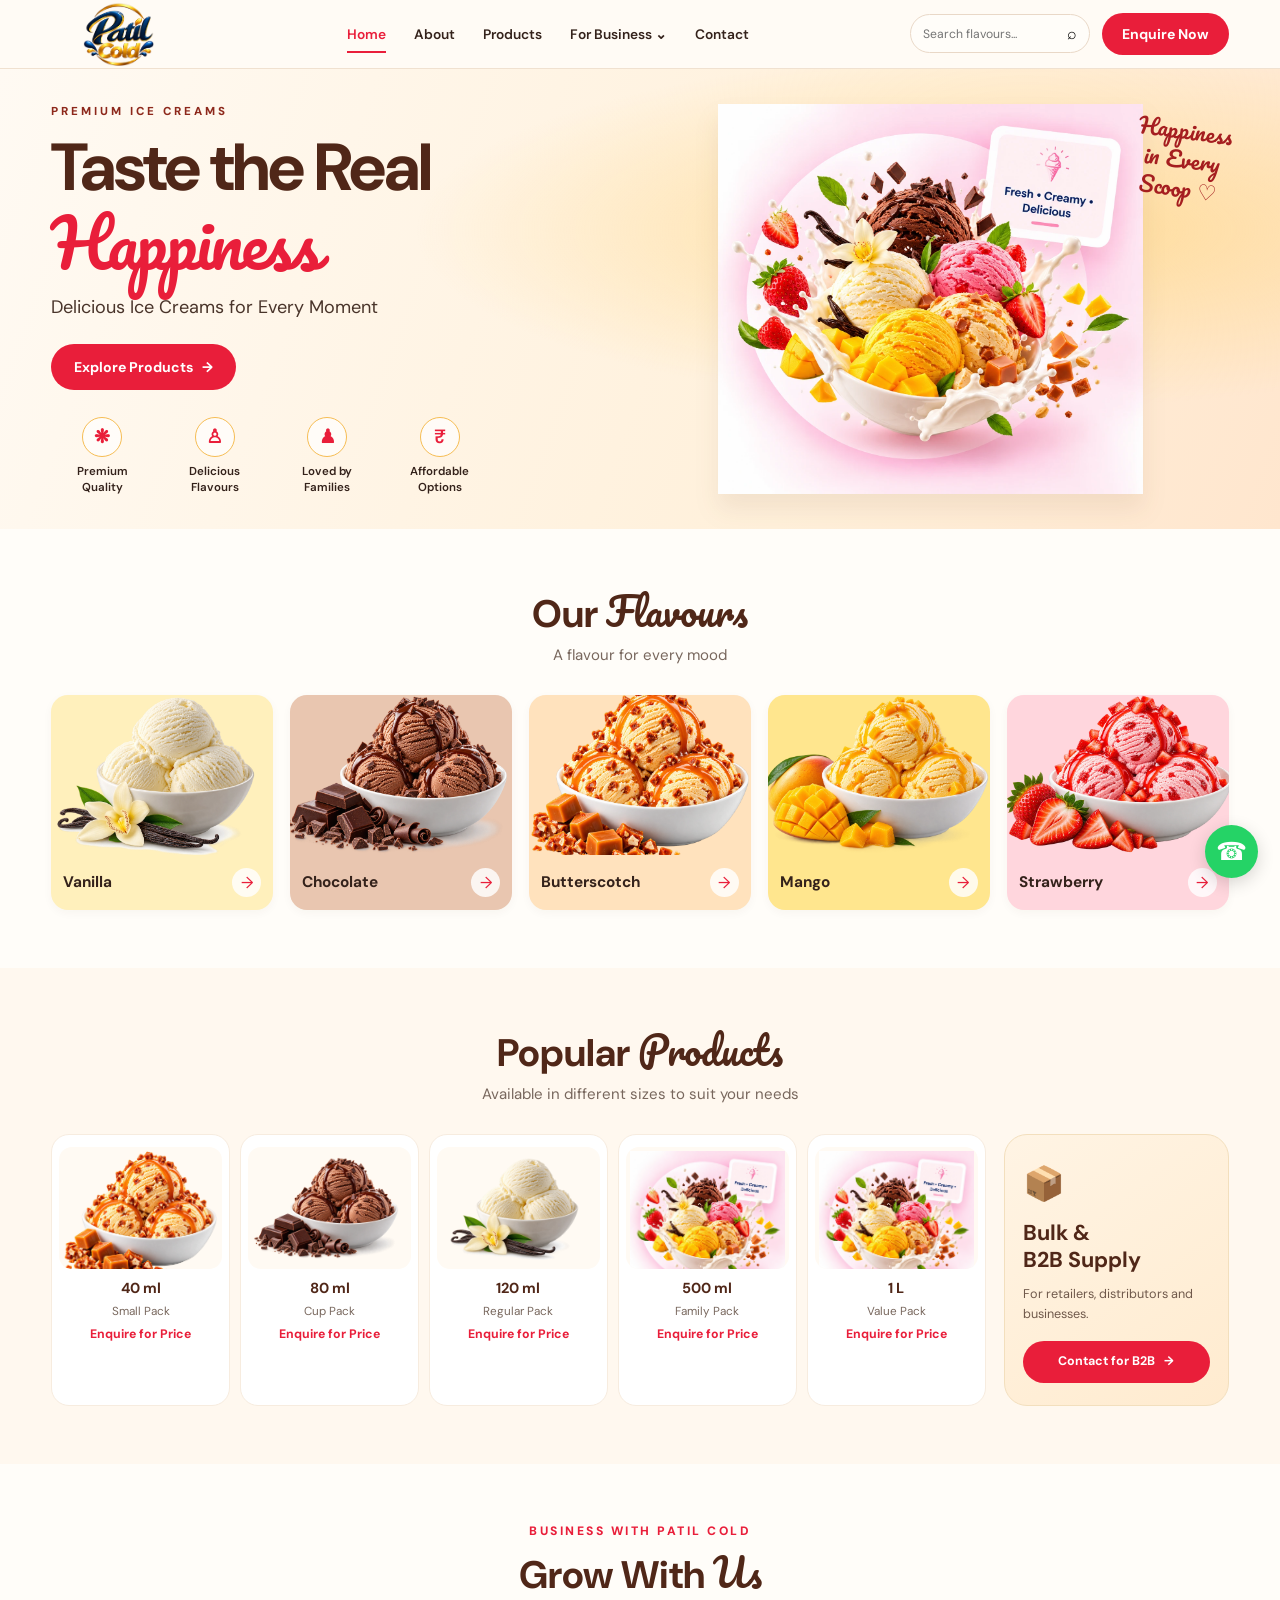
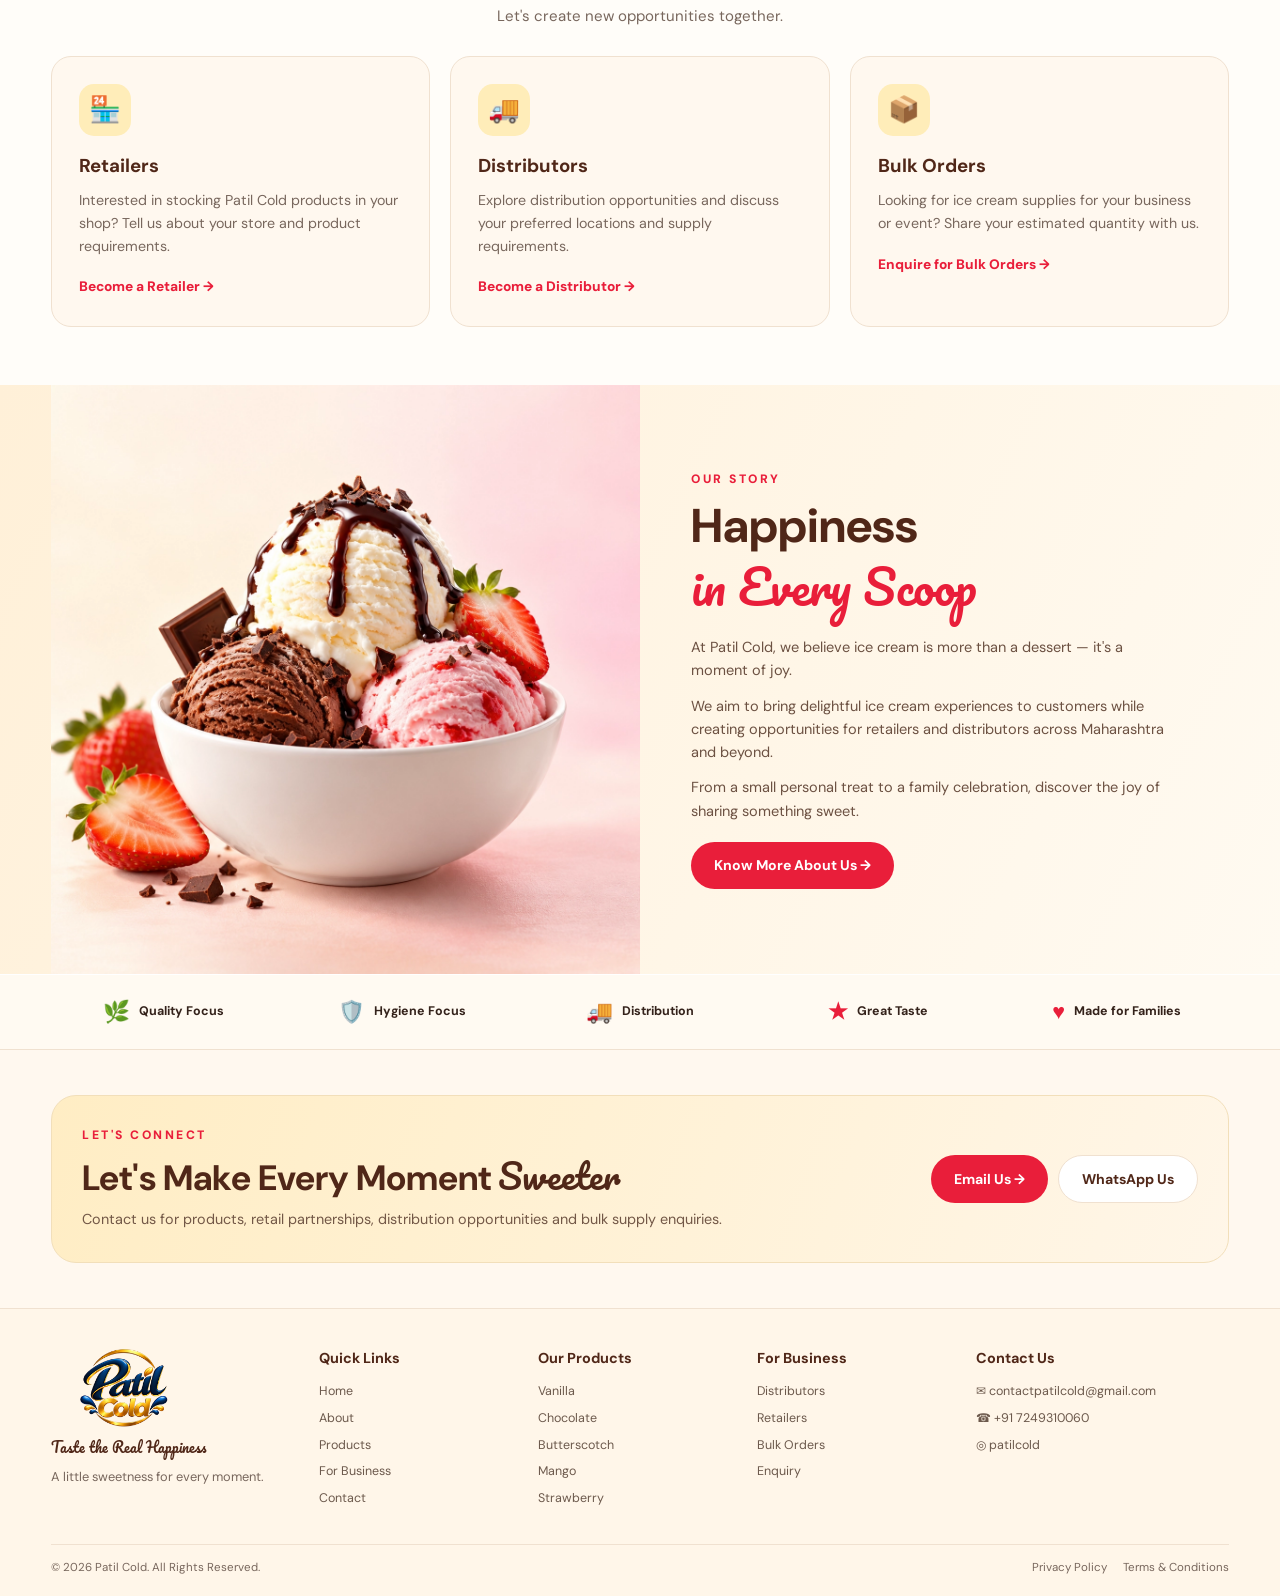
==== commit 9183ba22: "Update index.html" ====
--- a/index.html
+++ b/index.html
@@ -4,42 +4,42 @@
 <head>
   <meta charset="UTF-8">
   <meta name="viewport" content="width=device-width, initial-scale=1.0">
-  <meta name="theme-color" content="#fff8ee">
+  <meta name="theme-color" content="#fff8ef">
 
   <title>Patil Cold | Taste the Real Happiness</title>
-  <meta name="description" content="Discover delicious Patil Cold ice creams. Explore flavours, family packs, and business opportunities for retailers and distributors across Maharashtra.">
-
-  <link rel="icon" type="image/png" href="assets/patilcold-favicon.png">
+  <meta name="description" content="Discover Patil Cold ice creams, explore flavours and family packs, and enquire about retailer, distributor and bulk supply opportunities.">
+
+  <link rel="icon" href="assets/patilcold-favicon.png" type="image/png">
+
   <link rel="preconnect" href="https://fonts.googleapis.com">
   <link rel="preconnect" href="https://fonts.gstatic.com" crossorigin>
   <link href="https://fonts.googleapis.com/css2?family=DM+Sans:wght@400;500;600;700;800&family=Pacifico&display=swap" rel="stylesheet">
 
   <style>
     :root {
-      --cream: #fff8ee;
-      --cream-dark: #fff0d8;
+      --cream: #fff8ef;
+      --cream-light: #fffdf9;
+      --cream-deep: #fff0d9;
+      --red: #e91e3a;
+      --red-hover: #c91531;
+      --yellow: #ffc94d;
+      --brown: #502718;
+      --text: #34221b;
+      --muted: #78675d;
+      --border: #f0e1d0;
       --white: #ffffff;
-      --red: #e91e3a;
-      --red-dark: #c91430;
-      --yellow: #ffc94d;
-      --yellow-light: #fff0b5;
-      --brown: #542819;
-      --text: #38231b;
-      --muted: #78675d;
-      --border: #f0dfca;
-      --shadow: 0 8px 28px rgba(100, 55, 24, .07);
-      --radius: 22px;
+      --shadow: 0 8px 28px rgba(87, 48, 24, 0.07);
     }
 
     * {
-      box-sizing: border-box;
       margin: 0;
       padding: 0;
+      box-sizing: border-box;
     }
 
     html {
       scroll-behavior: smooth;
-      scroll-padding-top: 90px;
+      scroll-padding-top: 85px;
     }
 
     body {
@@ -50,6 +50,10 @@
       overflow-x: hidden;
     }
 
+    body, button, input, select, textarea {
+      font-family: "DM Sans", sans-serif;
+    }
+
     img {
       display: block;
       max-width: 100%;
@@ -60,48 +64,44 @@
       text-decoration: none;
     }
 
-    button, input, select, textarea {
-      font: inherit;
-    }
-
-    button, a {
-      -webkit-tap-highlight-color: transparent;
+    button {
+      cursor: pointer;
     }
 
     .container {
       width: min(1200px, 92%);
-      margin-inline: auto;
+      margin: 0 auto;
     }
 
     .section {
-      padding: 76px 0;
+      padding: 58px 0;
     }
 
     .section-heading {
       text-align: center;
-      margin-bottom: 34px;
+      margin-bottom: 28px;
     }
 
     .eyebrow {
-      display: inline-block;
+      display: block;
+      font-size: 0.76rem;
+      font-weight: 800;
+      letter-spacing: 2.5px;
+      text-transform: uppercase;
       color: var(--red);
-      font-size: .78rem;
-      font-weight: 800;
-      text-transform: uppercase;
-      letter-spacing: 2px;
-      margin-bottom: 8px;
+      margin-bottom: 7px;
     }
 
     .section-heading h2 {
+      font-size: clamp(1.9rem, 3vw, 2.55rem);
+      line-height: 1.25;
       color: var(--brown);
-      font-size: clamp(1.9rem, 4vw, 2.7rem);
-      line-height: 1.2;
-      margin-bottom: 10px;
+      margin-bottom: 5px;
     }
 
     .section-heading p {
       color: var(--muted);
-      font-size: .98rem;
+      font-size: 0.94rem;
     }
 
     .script {
@@ -111,15 +111,15 @@
 
     .btn {
       display: inline-flex;
+      align-items: center;
       justify-content: center;
-      align-items: center;
       gap: 9px;
+      padding: 12px 23px;
       border: 0;
-      border-radius: 50px;
-      padding: 13px 24px;
+      border-radius: 40px;
+      font-size: 0.88rem;
       font-weight: 700;
-      cursor: pointer;
-      transition: transform .2s, background .2s, box-shadow .2s;
+      transition: background 0.2s, transform 0.2s;
     }
 
     .btn:hover {
@@ -127,113 +127,116 @@
     }
 
     .btn-red {
+      color: #fff;
       background: var(--red);
-      color: white;
-      box-shadow: 0 7px 17px rgba(233, 30, 58, .15);
     }
 
     .btn-red:hover {
-      background: var(--red-dark);
-    }
-
-    .btn-light {
-      background: white;
+      background: var(--red-hover);
+    }
+
+    .btn-white {
       color: var(--brown);
+      background: #fff;
       border: 1px solid var(--border);
     }
 
     .btn-brown {
       background: var(--brown);
-      color: white;
+      color: #fff;
     }
 
     /* HEADER */
 
     .header {
-      background: rgba(255, 250, 243, .96);
-      border-bottom: 1px solid var(--border);
       position: sticky;
       top: 0;
       z-index: 1000;
-      backdrop-filter: blur(14px);
+      background: rgba(255, 251, 245, 0.97);
+      border-bottom: 1px solid var(--border);
+      backdrop-filter: blur(12px);
     }
 
     .navbar {
-      min-height: 78px;
-      display: flex;
-      justify-content: space-between;
-      align-items: center;
-      gap: 25px;
-    }
-
-    .brand {
+      min-height: 68px;
       display: flex;
       align-items: center;
-      flex-shrink: 0;
-    }
-
-    .brand img {
-      width: 145px;
-      max-height: 68px;
+      justify-content: space-between;
+      gap: 22px;
+    }
+
+    .logo img {
+      width: 135px;
+      max-height: 64px;
       object-fit: contain;
     }
 
     .nav-links {
       display: flex;
       align-items: center;
-      justify-content: center;
-      gap: 26px;
+      gap: 28px;
     }
 
     .nav-links > a,
-    .nav-business summary {
-      font-size: .91rem;
+    .business-menu summary {
+      font-size: 0.86rem;
       font-weight: 600;
-      transition: color .2s;
       cursor: pointer;
+      transition: color 0.2s;
     }
 
     .nav-links > a:hover,
-    .nav-business summary:hover {
+    .business-menu summary:hover {
       color: var(--red);
     }
 
     .nav-links > a.active {
       color: var(--red);
-    }
-
-    .nav-business {
       position: relative;
     }
 
-    .nav-business summary {
+    .nav-links > a.active::after {
+      content: "";
+      position: absolute;
+      left: 0;
+      bottom: -8px;
+      width: 100%;
+      height: 2px;
+      background: var(--red);
+    }
+
+    .business-menu {
+      position: relative;
+    }
+
+    .business-menu summary {
       list-style: none;
     }
 
-    .nav-business summary::-webkit-details-marker {
+    .business-menu summary::-webkit-details-marker {
       display: none;
     }
 
-    .nav-dropdown {
+    .dropdown {
       position: absolute;
       top: 35px;
       left: -15px;
-      width: 210px;
+      width: 215px;
       padding: 10px;
-      background: white;
+      background: #fff;
       border: 1px solid var(--border);
-      border-radius: 15px;
+      border-radius: 14px;
       box-shadow: var(--shadow);
     }
 
-    .nav-dropdown a {
+    .dropdown a {
       display: block;
       padding: 10px;
+      font-size: 0.85rem;
       border-radius: 8px;
-      font-size: .88rem;
-    }
-
-    .nav-dropdown a:hover {
+    }
+
+    .dropdown a:hover {
       background: var(--cream);
       color: var(--red);
     }
@@ -241,52 +244,50 @@
     .header-actions {
       display: flex;
       align-items: center;
-      gap: 10px;
+      gap: 12px;
     }
 
     .search-box {
       display: flex;
       align-items: center;
+      width: 180px;
+      padding: 8px 12px;
       gap: 7px;
-      background: white;
-      border: 1px solid var(--border);
+      border: 1px solid #e9d8c7;
       border-radius: 30px;
-      padding: 9px 12px;
-      width: 185px;
+      background: #fffdf9;
     }
 
     .search-box input {
+      min-width: 0;
       width: 100%;
-      min-width: 0;
-      outline: none;
       border: 0;
+      outline: 0;
       background: transparent;
-      font-size: .8rem;
+      font-size: 0.76rem;
       color: var(--text);
     }
 
     .search-box button {
       border: 0;
       background: none;
-      cursor: pointer;
       font-size: 1rem;
     }
 
     .header-actions .btn {
       white-space: nowrap;
-      padding: 11px 18px;
-      font-size: .83rem;
+      padding: 10px 20px;
     }
 
     .menu-toggle {
       display: none;
-      width: 43px;
-      height: 43px;
+      width: 42px;
+      height: 42px;
       border: 1px solid var(--border);
-      border-radius: 12px;
-      background: white;
-      font-size: 1.4rem;
-      cursor: pointer;
+      border-radius: 11px;
+      background: #fff;
+      color: var(--brown);
+      font-size: 1.35rem;
     }
 
     /* HERO */
@@ -295,167 +296,148 @@
       position: relative;
       overflow: hidden;
       background:
-        radial-gradient(ellipse at 80% 25%, #ffe4a7 0, transparent 38%),
-        linear-gradient(120deg, #fffaf2, #fff0d9 68%, #ffdfc4);
-    }
-
-    .hero::before {
-      content: "";
-      position: absolute;
-      width: 390px;
-      height: 390px;
-      border-radius: 50%;
-      background: rgba(255, 207, 88, .17);
-      top: 15px;
-      right: 8%;
+        radial-gradient(ellipse at 80% 35%, rgba(255, 216, 139, .8), transparent 42%),
+        linear-gradient(110deg, #fffaf3 0%, #fff0da 65%, #ffe6ce 100%);
     }
 
     .hero-inner {
-      min-height: 485px;
+      min-height: 390px;
       display: grid;
       grid-template-columns: 1fr 1.05fr;
       align-items: center;
-      gap: 15px;
-      padding-top: 30px;
-      padding-bottom: 35px;
-      position: relative;
+      gap: 12px;
+      padding-top: 24px;
+      padding-bottom: 24px;
     }
 
     .hero-copy {
       position: relative;
       z-index: 2;
-      padding: 20px 0;
+      padding: 10px 0;
     }
 
     .hero-kicker {
-      font-size: .8rem;
+      color: #8d281b;
+      font-size: 0.72rem;
+      font-weight: 800;
       letter-spacing: 3px;
       text-transform: uppercase;
+    }
+
+    .hero h1 {
+      font-size: clamp(2.9rem, 5.2vw, 4.65rem);
+      letter-spacing: -2px;
+      line-height: 1.1;
+      color: var(--brown);
+      margin: 10px 0 15px;
+    }
+
+    .hero h1 .highlight {
+      display: block;
       color: var(--red);
-      font-weight: 800;
-    }
-
-    .hero h1 {
-      font-size: clamp(3rem, 5.3vw, 5.15rem);
-      letter-spacing: -3px;
-      line-height: 1.04;
-      color: var(--brown);
-      margin: 15px 0 19px;
-    }
-
-    .hero h1 .highlight {
-      color: var(--red);
-      display: block;
     }
 
     .hero-description {
-      max-width: 460px;
-      font-size: clamp(1rem, 1.7vw, 1.18rem);
-      color: #5d4437;
-      margin-bottom: 26px;
+      max-width: 440px;
+      margin-bottom: 22px;
+      font-size: clamp(0.96rem, 1.5vw, 1.13rem);
+      color: #49342a;
     }
 
     .hero-buttons {
       display: flex;
       flex-wrap: wrap;
-      gap: 12px;
+      gap: 11px;
     }
 
     .hero-points {
       display: grid;
       grid-template-columns: repeat(4, minmax(0, 1fr));
-      gap: 12px;
-      max-width: 470px;
-      margin-top: 35px;
+      gap: 10px;
+      max-width: 440px;
+      margin-top: 27px;
     }
 
     .hero-point {
       text-align: center;
-      font-size: .77rem;
-      font-weight: 700;
-      line-height: 1.4;
-    }
-
-    .hero-point span {
-      width: 43px;
-      height: 43px;
+      font-size: 0.72rem;
+      line-height: 1.35;
+      font-weight: 600;
+    }
+
+    .hero-point .point-icon {
+      width: 40px;
+      height: 40px;
       display: grid;
       place-items: center;
-      margin: 0 auto 8px;
-      border: 1px solid #f4c65e;
-      background: #fffdf7;
+      margin: 0 auto 7px;
+      border: 1.5px solid #f6bd54;
       border-radius: 50%;
-      font-size: 1.25rem;
+      background: rgba(255,255,255,.7);
+      color: var(--red);
+      font-size: 1.2rem;
     }
 
     .hero-visual {
+      position: relative;
+      min-width: 0;
       display: flex;
       align-items: center;
       justify-content: center;
-      min-width: 0;
-      position: relative;
     }
 
     .hero-visual img {
       width: 100%;
-      max-height: 440px;
+      height: 390px;
       object-fit: contain;
-      mix-blend-mode: multiply;
-      filter: drop-shadow(0 20px 18px rgba(109, 55, 20, .09));
+      filter: drop-shadow(0 15px 12px rgba(91, 49, 20, .08));
     }
 
     .hero-sticker {
       position: absolute;
-      top: 8%;
+      top: 3%;
       right: 0;
-      padding: 15px;
-      border-radius: 50%;
-      background: var(--yellow);
-      color: var(--brown);
-      width: 105px;
-      height: 105px;
-      display: grid;
-      place-items: center;
+      color: #a51e20;
+      font-family: "Pacifico", cursive;
+      font-size: 1.35rem;
+      line-height: 1.35;
       text-align: center;
-      line-height: 1.3;
-      font-size: .82rem;
-      font-weight: 800;
-      transform: rotate(10deg);
+      transform: rotate(8deg);
     }
 
     /* FLAVOURS */
 
-    .flavours-section {
+    .flavours {
       background: #fffdf9;
     }
 
     .flavour-grid {
       display: grid;
       grid-template-columns: repeat(5, minmax(0, 1fr));
-      gap: 18px;
+      gap: 17px;
     }
 
     .flavour-card {
+      min-width: 0;
       overflow: hidden;
-      border-radius: 19px;
-      border: 1px solid rgba(100, 55, 24, .06);
+      border-radius: 17px;
       transition: transform .25s, box-shadow .25s;
-      box-shadow: 0 4px 13px rgba(100, 55, 24, .04);
-    }
+      box-shadow: 0 3px 10px rgba(82, 42, 21, .04);
+    }
+
+    .flavour-card:nth-child(1) { background: #fff0bc; }
+    .flavour-card:nth-child(2) { background: #e9c6b0; }
+    .flavour-card:nth-child(3) { background: #ffe2bd; }
+    .flavour-card:nth-child(4) { background: #ffe68e; }
+    .flavour-card:nth-child(5) { background: #ffd6dd; }
 
     .flavour-card:hover {
-      transform: translateY(-6px);
+      transform: translateY(-5px);
       box-shadow: var(--shadow);
     }
 
-    .flavour-card:nth-child(1) { background: #fff0b9; }
-    .flavour-card:nth-child(2) { background: #efd1bd; }
-    .flavour-card:nth-child(3) { background: #ffe3c0; }
-    .flavour-card:nth-child(4) { background: #ffe58e; }
-    .flavour-card:nth-child(5) { background: #ffd8dd; }
-
     .flavour-image {
-      height: 175px;
+      height: 160px;
       overflow: hidden;
     }
 
@@ -463,63 +445,71 @@
       width: 100%;
       height: 100%;
       object-fit: cover;
-      transition: transform .35s;
-    }
-
-    .flavour-card:hover img {
-      transform: scale(1.06);
+      transition: transform .3s;
+    }
+
+    .flavour-card:hover .flavour-image img {
+      transform: scale(1.05);
     }
 
     .flavour-info {
-      padding: 14px;
+      min-height: 55px;
+      padding: 10px 12px;
       display: flex;
+      align-items: center;
       justify-content: space-between;
-      align-items: center;
-      gap: 8px;
+      gap: 5px;
     }
 
     .flavour-info h3 {
-      font-size: 1rem;
+      font-size: 0.96rem;
       line-height: 1.3;
     }
 
     .round-arrow {
-      width: 31px;
-      height: 31px;
+      width: 29px;
+      height: 29px;
+      display: grid;
       flex-shrink: 0;
-      display: grid;
       place-items: center;
       border-radius: 50%;
-      background: rgba(255,255,255,.78);
+      background: rgba(255,255,255,.82);
       color: var(--red);
     }
 
+    .search-message {
+      text-align: center;
+      padding: 20px 0 0;
+      color: var(--muted);
+    }
+
     /* PRODUCTS */
 
-    .products-section {
+    .products {
       background: var(--cream);
     }
 
     .product-layout {
       display: grid;
-      grid-template-columns: minmax(0, 1fr) 275px;
-      gap: 23px;
+      grid-template-columns: minmax(0, 1fr) 225px;
+      gap: 18px;
       align-items: stretch;
     }
 
     .product-grid {
       display: grid;
       grid-template-columns: repeat(5, minmax(0, 1fr));
-      gap: 13px;
+      gap: 10px;
+      align-items: stretch;
     }
 
     .product-card {
+      min-width: 0;
       text-align: center;
-      min-width: 0;
-      background: white;
-      border: 1px solid #f5eadb;
+      padding: 12px 7px 15px;
+      background: #fff;
+      border: 1px solid #f7ecdf;
       border-radius: 18px;
-      padding: 15px 9px 17px;
       transition: transform .2s, box-shadow .2s;
     }
 
@@ -529,84 +519,79 @@
     }
 
     .product-image {
-      height: 125px;
+      height: 122px;
       display: grid;
       place-items: center;
+      overflow: hidden;
+      border-radius: 13px;
       background: #fffaf3;
-      border-radius: 14px;
-      margin-bottom: 12px;
-      overflow: hidden;
+      margin-bottom: 8px;
     }
 
     .product-image img {
       width: 100%;
       height: 100%;
+      padding: 4px;
       object-fit: contain;
-      padding: 5px;
-      mix-blend-mode: multiply;
     }
 
     .product-card h3 {
-      font-size: .96rem;
       color: var(--brown);
-      margin-bottom: 3px;
+      font-size: .91rem;
+      margin-bottom: 1px;
     }
 
     .product-card p {
       color: var(--muted);
-      font-size: .76rem;
+      font-size: .73rem;
     }
 
     .product-card .price {
-      margin-top: 7px;
-      font-size: .84rem;
-      font-weight: 800;
       color: var(--red);
+      font-size: .77rem;
+      font-weight: 700;
+      margin-top: 5px;
     }
 
     .b2b-card {
-      padding: 28px 23px;
-      border-radius: 23px;
-      background: linear-gradient(150deg, #fff0d5, #ffe2b0);
-      border: 1px solid #f3dbad;
       display: flex;
       flex-direction: column;
       justify-content: center;
       align-items: flex-start;
+      padding: 22px 18px;
+      border: 1px solid #f3dfbd;
+      border-radius: 23px;
+      background: linear-gradient(145deg, #fff4e4, #ffebcf);
     }
 
     .b2b-icon {
-      font-size: 2.5rem;
-      margin-bottom: 14px;
+      font-size: 2.1rem;
+      margin-bottom: 9px;
     }
 
     .b2b-card h3 {
-      font-size: 1.6rem;
+      font-size: 1.35rem;
+      color: var(--brown);
       line-height: 1.25;
-      color: var(--brown);
-      margin-bottom: 12px;
+      margin-bottom: 10px;
     }
 
     .b2b-card p {
-      font-size: .9rem;
-      color: #705446;
-      margin-bottom: 20px;
+      font-size: .79rem;
+      color: #70594b;
+      margin-bottom: 16px;
     }
 
     .b2b-card .btn {
       width: 100%;
-      padding-inline: 10px;
-    }
-
-    .catalog-link {
-      text-align: center;
-      margin-top: 25px;
+      padding: 11px 9px;
+      font-size: .78rem;
     }
 
     /* BUSINESS */
 
-    .business-section {
-      background: white;
+    .business {
+      background: #fffdf9;
     }
 
     .business-grid {
@@ -616,78 +601,77 @@
     }
 
     .business-card {
-      padding: 30px;
+      padding: 27px;
       background: var(--cream);
       border: 1px solid var(--border);
-      border-radius: var(--radius);
-      transition: transform .2s;
-    }
-
-    .business-card:hover {
-      transform: translateY(-4px);
-    }
-
-    .business-card .business-icon {
-      width: 56px;
-      height: 56px;
+      border-radius: 20px;
+    }
+
+    .business-icon {
+      width: 52px;
+      height: 52px;
       display: grid;
       place-items: center;
-      background: #ffe7a5;
-      border-radius: 17px;
-      font-size: 1.7rem;
-      margin-bottom: 19px;
+      border-radius: 15px;
+      background: #ffedb9;
+      font-size: 1.6rem;
+      margin-bottom: 15px;
     }
 
     .business-card h3 {
       color: var(--brown);
-      font-size: 1.2rem;
-      margin-bottom: 10px;
+      margin-bottom: 8px;
     }
 
     .business-card p {
-      font-size: .9rem;
       color: var(--muted);
-      margin-bottom: 20px;
+      font-size: .89rem;
+      margin-bottom: 16px;
     }
 
     .text-link {
       color: var(--red);
-      font-size: .9rem;
+      font-size: .86rem;
       font-weight: 800;
     }
 
     /* ABOUT */
 
-    .about-section {
-      padding: 65px 0;
-      background: linear-gradient(110deg, #fff1d8, #fff9f1);
+    .about {
+      background: linear-gradient(115deg, #fff0d8, #fffaf1);
+      padding: 0;
+      overflow: hidden;
     }
 
     .about-grid {
       display: grid;
       grid-template-columns: 1fr 1fr;
-      align-items: center;
-      gap: 55px;
+      align-items: stretch;
+      min-height: 320px;
     }
 
     .about-image {
-      height: 390px;
-      background: #ffe6c2;
-      border-radius: 30px;
+      min-height: 320px;
       overflow: hidden;
     }
 
     .about-image img {
       width: 100%;
       height: 100%;
+      min-height: 320px;
       object-fit: cover;
     }
 
+    .about-copy {
+      align-self: center;
+      padding: 40px clamp(25px, 4vw, 60px);
+    }
+
     .about-copy h2 {
+      font-size: clamp(2rem, 3.7vw, 3rem);
+      line-height: 1.25;
       color: var(--brown);
-      font-size: clamp(2.1rem, 4vw, 3.3rem);
-      line-height: 1.25;
-      margin-bottom: 20px;
+      margin-bottom: 16px;
     }
 
     .about-copy h2 span {
@@ -695,115 +679,126 @@
     }
 
     .about-copy p {
-      color: #6d5547;
-      margin-bottom: 16px;
+      color: #6c5142;
+      font-size: .91rem;
+      margin-bottom: 12px;
     }
 
     .about-copy .btn {
-      margin-top: 10px;
-    }
-
-    /* TRUST STRIP */
+      margin-top: 7px;
+    }
+
+    /* TRUST */
 
     .trust-strip {
-      background: #fffdf8;
-      border-top: 1px solid var(--border);
+      background: #fffaf2;
+      border-top: 1px solid #fff;
       border-bottom: 1px solid var(--border);
-      padding: 24px 0;
+      padding: 20px 0;
     }
 
     .trust-grid {
       display: grid;
       grid-template-columns: repeat(5, minmax(0, 1fr));
-      gap: 18px;
+      gap: 14px;
     }
 
     .trust-item {
       display: flex;
       align-items: center;
       justify-content: center;
-      gap: 10px;
-      font-size: .85rem;
+      gap: 9px;
+      font-size: .78rem;
       font-weight: 700;
     }
 
     .trust-item span {
-      font-size: 1.5rem;
-    }
-
-    /* CONTACT CTA */
-
-    .contact-banner {
-      padding: 65px 0;
+      color: var(--red);
+      font-size: 1.35rem;
+    }
+
+    /* CONTACT */
+
+    .contact {
+      padding: 45px 0;
       background: var(--cream);
     }
 
     .contact-panel {
-      background: linear-gradient(110deg, #ffeab8, #fff3e0);
-      border: 1px solid #f4dfb6;
-      border-radius: 28px;
-      padding: 40px;
+      padding: 30px;
+      border: 1px solid #f2dfba;
+      border-radius: 25px;
+      background: linear-gradient(110deg, #ffedc4, #fff6e8);
       display: flex;
+      align-items: center;
       justify-content: space-between;
-      align-items: center;
       gap: 25px;
     }
 
     .contact-panel h2 {
       color: var(--brown);
-      font-size: clamp(1.6rem, 3vw, 2.5rem);
-      margin-bottom: 8px;
+      font-size: clamp(1.6rem, 3vw, 2.2rem);
+      line-height: 1.3;
+      margin-bottom: 7px;
     }
 
     .contact-panel p {
-      color: #705446;
-    }
-
-    .contact-panel-actions {
+      color: #725746;
+      font-size: .9rem;
+    }
+
+    .contact-actions {
       display: flex;
+      flex-wrap: wrap;
       gap: 10px;
-      flex-wrap: wrap;
     }
 
     /* FOOTER */
 
     .footer {
-      background: #fff5e7;
+      background: #fff6e9;
       border-top: 1px solid var(--border);
-      padding: 55px 0 20px;
+      padding: 38px 0 18px;
     }
 
     .footer-grid {
       display: grid;
-      grid-template-columns: 1.35fr 1fr 1fr 1fr 1.35fr;
-      gap: 30px;
-      padding-bottom: 35px;
-    }
-
-    .footer-brand img {
-      width: 150px;
-      max-height: 90px;
+      grid-template-columns: 1.25fr 1fr 1fr 1fr 1.3fr;
+      gap: 25px;
+      padding-bottom: 28px;
+    }
+
+    .footer-logo {
+      width: 145px;
+      max-height: 80px;
       object-fit: contain;
+      margin-bottom: 9px;
+    }
+
+    .footer-tagline {
+      font-family: "Pacifico", cursive;
+      font-size: .88rem;
+      color: var(--brown);
+    }
+
+    .footer-description {
+      font-size: .8rem;
+      color: var(--muted);
+      margin-top: 9px;
+    }
+
+    .footer-column h3 {
+      font-size: .9rem;
+      color: var(--brown);
       margin-bottom: 12px;
-    }
-
-    .footer-brand p {
-      color: var(--muted);
-      font-size: .86rem;
-    }
-
-    .footer-column h3 {
-      font-size: 1rem;
-      margin-bottom: 17px;
-      color: var(--brown);
     }
 
     .footer-column a,
     .footer-column p {
       display: block;
-      color: #705d50;
-      font-size: .85rem;
-      margin-bottom: 10px;
+      font-size: .78rem;
+      color: #6c594c;
+      margin-bottom: 7px;
       overflow-wrap: anywhere;
     }
 
@@ -812,62 +807,57 @@
     }
 
     .footer-bottom {
-      padding-top: 20px;
       border-top: 1px solid var(--border);
+      padding-top: 14px;
       display: flex;
+      align-items: center;
       justify-content: space-between;
       gap: 15px;
-      flex-wrap: wrap;
       color: var(--muted);
-      font-size: .8rem;
+      font-size: .72rem;
     }
 
     .footer-legal {
       display: flex;
-      gap: 18px;
+      gap: 16px;
     }
 
     /* WHATSAPP */
 
     .whatsapp-float {
       position: fixed;
-      bottom: 23px;
-      right: 23px;
+      bottom: 22px;
+      right: 22px;
       z-index: 900;
-      width: 57px;
-      height: 57px;
+      width: 53px;
+      height: 53px;
+      display: grid;
+      place-items: center;
       border-radius: 50%;
       background: #25d366;
       color: white;
-      display: grid;
-      place-items: center;
-      font-size: 1.8rem;
-      box-shadow: 0 5px 18px rgba(0,0,0,.17);
+      font-size: 1.55rem;
+      box-shadow: 0 5px 17px rgba(0, 0, 0, .16);
       transition: transform .2s;
     }
 
     .whatsapp-float:hover {
-      transform: scale(1.07);
-    }
-
-    .no-results {
-      grid-column: 1 / -1;
-      text-align: center;
-      padding: 35px;
-      color: var(--muted);
-      background: white;
-      border-radius: 18px;
-    }
-
-    /* RESPONSIVE */
-
-    @media (max-width: 1080px) {
+      transform: scale(1.08);
+    }
+
+    [hidden] {
+      display: none !important;
+    }
+
+    /* TABLET */
+
+    @media (max-width: 1050px) {
       .navbar {
         gap: 14px;
       }
 
-      .brand img {
-        width: 125px;
+      .logo img {
+        width: 115px;
       }
 
       .nav-links {
@@ -882,12 +872,12 @@
         padding-inline: 13px;
       }
 
-      .hero-inner {
-        min-height: 430px;
+      .hero-visual img {
+        height: 350px;
       }
 
       .flavour-image {
-        height: 145px;
+        height: 135px;
       }
 
       .product-layout {
@@ -897,12 +887,13 @@
       .b2b-card {
         display: grid;
         grid-template-columns: auto 1fr auto;
+        gap: 18px;
         align-items: center;
-        gap: 20px;
-        padding: 23px;
-      }
-
-      .b2b-icon, .b2b-card h3, .b2b-card p {
+      }
+
+      .b2b-icon,
+      .b2b-card h3,
+      .b2b-card p {
         margin: 0;
       }
 
@@ -915,17 +906,20 @@
       }
     }
 
+    /* MOBILE */
+
     @media (max-width: 760px) {
       .section {
-        padding: 55px 0;
+        padding: 44px 0;
       }
 
       .navbar {
-        min-height: 69px;
-      }
-
-      .brand img {
-        width: 120px;
+        min-height: 66px;
+        gap: 9px;
+      }
+
+      .logo img {
+        width: 105px;
       }
 
       .menu-toggle {
@@ -935,36 +929,41 @@
       .nav-links {
         display: none;
         position: absolute;
-        top: 69px;
+        top: 66px;
         left: 0;
         right: 0;
+        padding: 15px 5%;
+        flex-direction: column;
+        align-items: stretch;
+        gap: 0;
         background: #fffaf3;
-        padding: 20px 5%;
         border-bottom: 1px solid var(--border);
         box-shadow: var(--shadow);
-        align-items: stretch;
-        gap: 0;
       }
 
       .nav-links.open {
         display: flex;
-        flex-direction: column;
       }
 
       .nav-links > a,
-      .nav-business summary {
+      .business-menu summary {
         display: block;
-        padding: 12px 0;
-      }
-
-      .nav-dropdown {
+        padding: 11px 0;
+      }
+
+      .nav-links > a.active::after {
+        display: none;
+      }
+
+      .dropdown {
         position: static;
         width: 100%;
+        margin: 5px 0;
         box-shadow: none;
-        margin: 5px 0;
       }
 
       .header-actions {
+        gap: 7px;
         margin-left: auto;
       }
 
@@ -973,28 +972,26 @@
       }
 
       .header-actions .btn {
-        font-size: .75rem;
-        padding: 10px 13px;
+        font-size: .73rem;
+        padding: 9px 12px;
       }
 
       .hero-inner {
         grid-template-columns: 1fr;
-        padding-top: 36px;
         text-align: center;
+        padding-top: 34px;
+        padding-bottom: 20px;
         gap: 0;
       }
 
-      .hero-copy {
-        padding-bottom: 0;
-      }
-
       .hero h1 {
-        font-size: clamp(2.8rem, 10vw, 4.2rem);
-        letter-spacing: -1.8px;
+        font-size: clamp(2.65rem, 10vw, 4rem);
+        letter-spacing: -1.2px;
       }
 
       .hero-description {
-        margin-inline: auto;
+        margin-left: auto;
+        margin-right: auto;
       }
 
       .hero-buttons {
@@ -1002,28 +999,27 @@
       }
 
       .hero-points {
-        margin: 28px auto 10px;
+        margin: 25px auto 5px;
       }
 
       .hero-visual img {
-        max-height: 340px;
+        height: auto;
+        max-height: 330px;
       }
 
       .hero-sticker {
-        width: 83px;
-        height: 83px;
-        font-size: .7rem;
-        right: 3%;
-        top: 5%;
+        top: 4%;
+        right: 4%;
+        font-size: 1.1rem;
       }
 
       .flavour-grid {
         grid-template-columns: repeat(2, minmax(0, 1fr));
-        gap: 13px;
+        gap: 12px;
       }
 
       .flavour-image {
-        height: clamp(130px, 34vw, 220px);
+        height: clamp(125px, 38vw, 205px);
       }
 
       .flavour-card:last-child:nth-child(odd) {
@@ -1032,27 +1028,21 @@
 
       .product-grid {
         grid-template-columns: repeat(2, minmax(0, 1fr));
+        gap: 12px;
+      }
+
+      .product-image {
+        height: 145px;
       }
 
       .product-card:last-child:nth-child(odd) {
         grid-column: 1 / -1;
-      }
-
-      .product-image {
-        height: 155px;
       }
 
       .b2b-card {
         display: flex;
         align-items: flex-start;
-      }
-
-      .b2b-card h3 {
-        font-size: 1.4rem;
-      }
-
-      .b2b-card p {
-        margin-bottom: 5px;
+        padding: 23px;
       }
 
       .b2b-card .btn {
@@ -1061,53 +1051,57 @@
 
       .business-grid {
         grid-template-columns: 1fr;
-        gap: 14px;
+        gap: 13px;
       }
 
       .business-card {
-        padding: 24px;
+        padding: 23px;
       }
 
       .about-grid {
         grid-template-columns: 1fr;
-        gap: 28px;
-      }
-
-      .about-image {
-        height: 310px;
+      }
+
+      .about-image,
+      .about-image img {
+        min-height: 0;
+        height: 280px;
       }
 
       .about-copy {
         text-align: center;
+        padding: 32px 6%;
       }
 
       .trust-grid {
         grid-template-columns: repeat(2, minmax(0, 1fr));
-        gap: 20px 10px;
+        gap: 18px 8px;
       }
 
       .trust-item {
-        font-size: .78rem;
         justify-content: flex-start;
+        font-size: .76rem;
       }
 
       .contact-panel {
         flex-direction: column;
         align-items: flex-start;
-        padding: 28px 22px;
-      }
-
-      .contact-panel-actions {
+        padding: 25px 20px;
+      }
+
+      .contact-actions {
         width: 100%;
       }
 
-      .contact-panel-actions .btn {
+      .contact-actions .btn {
         flex: 1;
+        padding-inline: 10px;
+        font-size: .78rem;
       }
 
       .footer-grid {
         grid-template-columns: repeat(2, minmax(0, 1fr));
-        gap: 28px 20px;
+        gap: 25px 16px;
       }
 
       .footer-brand {
@@ -1116,16 +1110,17 @@
 
       .footer-bottom {
         flex-direction: column;
-      }
-    }
-
-    @media (max-width: 380px) {
-      .brand img {
-        width: 100px;
+        align-items: flex-start;
+      }
+    }
+
+    @media (max-width: 370px) {
+      .logo img {
+        width: 90px;
       }
 
       .header-actions .btn {
-        padding: 9px 10px;
+        padding: 8px 9px;
       }
 
       .hero-points {
@@ -1133,26 +1128,27 @@
       }
 
       .hero-point {
-        font-size: .69rem;
+        font-size: .66rem;
       }
 
       .flavour-info {
-        padding: 11px 9px;
+        padding: 10px 8px;
       }
 
       .flavour-info h3 {
-        font-size: .91rem;
-      }
-
-      .footer-grid {
-        grid-template-columns: 1fr 1fr;
+        font-size: .87rem;
       }
     }
 
     @media (prefers-reduced-motion: reduce) {
-      html { scroll-behavior: auto; }
-      *, *::before, *::after {
-        transition-duration: .01ms !important;
+      html {
+        scroll-behavior: auto;
+      }
+
+      *,
+      *::before,
+      *::after {
+        transition-duration: 0.01ms !important;
       }
     }
   </style>
@@ -1160,11 +1156,12 @@
 
 <body>
 
-  <!-- HEADER -->
+  <!-- ================= HEADER ================= -->
+
   <header class="header">
     <div class="container navbar">
 
-      <a href="#home" class="brand" aria-label="Patil Cold homepage">
+      <a class="logo" href="#home" aria-label="Patil Cold Home">
         <img src="assets/logo.webp" alt="Patil Cold logo">
       </a>
 
@@ -1173,11 +1170,11 @@
         <a href="#about">About</a>
         <a href="#products">Products</a>
 
-        <details class="nav-business">
-          <summary>For Business⌄</summary>
-          <div class="nav-dropdown">
+        <details class="business-menu">
+          <summary>For Business ⌄</summary>
+          <div class="dropdown">
+            <a href="#business">Retailer Partnership</a>
             <a href="#business">Become a Distributor</a>
-            <a href="#business">Retailer Partnership</a>
             <a href="#business">Bulk Orders</a>
             <a href="#contact">Business Enquiry</a>
           </div>
@@ -1187,18 +1184,24 @@
       </nav>
 
       <div class="header-actions">
+
         <form class="search-box" id="searchForm" role="search">
-          <input id="flavourSearch" type="search"
+          <input
+            id="flavourSearch"
+            type="search"
             placeholder="Search flavours..."
             aria-label="Search flavours">
-          <button type="submit" aria-label="Search">⌕</button>
+          <button type="submit" aria-label="Search flavours">⌕</button>
         </form>
 
-        <a class="btn btn-red" href="#contact">Enquire Now ↗</a>
-
-        <button class="menu-toggle" id="menuToggle"
+        <a class="btn btn-red" href="#contact">Enquire Now</a>
+
+        <button
+          class="menu-toggle"
+          id="menuToggle"
           aria-label="Open navigation menu"
-          aria-expanded="false">☰</button>
+          aria-expanded="false"
+          type="button">☰</button>
       </div>
 
     </div>
@@ -1206,12 +1209,13 @@
 
   <main>
 
-    <!-- HERO -->
+    <!-- ================= HERO ================= -->
+
     <section class="hero" id="home">
       <div class="container hero-inner">
 
         <div class="hero-copy">
-          <div class="hero-kicker">A little scoop of happiness</div>
+          <p class="hero-kicker">Premium Ice Creams</p>
 
           <h1>
             Taste the Real
@@ -1219,32 +1223,37 @@
           </h1>
 
           <p class="hero-description">
-            Delicious ice creams for every moment.
-            Share a scoop, spread a smile, and make every day sweeter with Patil Cold.
+            Delicious Ice Creams for Every Moment
           </p>
 
           <div class="hero-buttons">
-            <a class="btn btn-red" href="#products">Explore Products →</a>
-            <a class="btn btn-light" href="#business">Partner With Us</a>
+            <a class="btn btn-red" href="#products">
+              Explore Products &nbsp; →
+            </a>
           </div>
 
           <div class="hero-points">
+
             <div class="hero-point">
-              <span>🌿</span>
-              Quality<br>Focused
+              <span class="point-icon">❋</span>
+              Premium<br>Quality
             </div>
+
             <div class="hero-point">
-              <span>🍦</span>
+              <span class="point-icon">♙</span>
               Delicious<br>Flavours
             </div>
+
             <div class="hero-point">
-              <span>♥</span>
-              Made for<br>Happy Moments
+              <span class="point-icon">♟</span>
+              Loved by<br>Families
             </div>
+
             <div class="hero-point">
-              <span>₹</span>
-              Options for<br>Every Budget
+              <span class="point-icon">₹</span>
+              Affordable<br>Options
             </div>
+
           </div>
         </div>
 
@@ -1255,108 +1264,110 @@
             fetchpriority="high">
 
           <div class="hero-sticker">
-            <span class="script">Happiness</span>
-            <span>in every scoop ♡</span>
+            Happiness<br>in Every<br>Scoop ♡
           </div>
         </div>
 
       </div>
     </section>
 
-    <!-- FLAVOURS -->
-    <section class="section flavours-section" id="flavours">
+    <!-- ================= FLAVOURS ================= -->
+
+    <section class="section flavours" id="flavours">
       <div class="container">
 
         <div class="section-heading">
-          <span class="eyebrow">Find your favourite</span>
           <h2>Our <span class="script">Flavours</span></h2>
-          <p>A flavour for every mood and every moment.</p>
+          <p>A flavour for every mood</p>
         </div>
 
         <div class="flavour-grid" id="flavourGrid">
 
           <a href="#products" class="flavour-card"
-            data-flavour="vanilla">
+             data-flavour="vanilla">
             <div class="flavour-image">
-              <img src="assets/products/vanilla.webp"
-                alt="Patil Cold Vanilla ice cream"
+              <img
+                src="assets/products/vanilla.webp"
+                alt="Vanilla ice cream"
                 loading="lazy">
             </div>
             <div class="flavour-info">
               <h3>Vanilla</h3>
-              <span class="round-arrow">↗</span>
+              <span class="round-arrow">→</span>
             </div>
           </a>
 
           <a href="#products" class="flavour-card"
-            data-flavour="chocolate">
+             data-flavour="chocolate">
             <div class="flavour-image">
-              <img src="assets/products/chocolate.webp"
-                alt="Patil Cold Chocolate ice cream"
+              <img
+                src="assets/products/chocolate.webp"
+                alt="Chocolate ice cream"
                 loading="lazy">
             </div>
             <div class="flavour-info">
               <h3>Chocolate</h3>
-              <span class="round-arrow">↗</span>
+              <span class="round-arrow">→</span>
             </div>
           </a>
 
           <a href="#products" class="flavour-card"
-            data-flavour="butterscotch">
+             data-flavour="butterscotch">
             <div class="flavour-image">
-              <img src="assets/products/butterscotch.webp"
-                alt="Patil Cold Butterscotch ice cream"
+              <img
+                src="assets/products/butterscotch.webp"
+                alt="Butterscotch ice cream"
                 loading="lazy">
             </div>
             <div class="flavour-info">
               <h3>Butterscotch</h3>
-              <span class="round-arrow">↗</span>
+              <span class="round-arrow">→</span>
             </div>
           </a>
 
           <a href="#products" class="flavour-card"
-            data-flavour="mango">
+             data-flavour="mango">
             <div class="flavour-image">
-              <img src="assets/products/mango.webp"
-                alt="Patil Cold Mango ice cream"
+              <img
+                src="assets/products/mango.webp"
+                alt="Mango ice cream"
                 loading="lazy">
             </div>
             <div class="flavour-info">
               <h3>Mango</h3>
-              <span class="round-arrow">↗</span>
+              <span class="round-arrow">→</span>
             </div>
           </a>
 
           <a href="#products" class="flavour-card"
-            data-flavour="strawberry">
+             data-flavour="strawberry">
             <div class="flavour-image">
-              <img src="assets/products/strawberry.webp"
-                alt="Patil Cold Strawberry ice cream"
+              <img
+                src="assets/products/strawberry.webp"
+                alt="Strawberry ice cream"
                 loading="lazy">
             </div>
             <div class="flavour-info">
               <h3>Strawberry</h3>
-              <span class="round-arrow">↗</span>
+              <span class="round-arrow">→</span>
             </div>
           </a>
 
         </div>
 
-        <p id="searchMessage" role="status"
-          style="text-align:center;color:#78675d;margin-top:18px"
-          hidden></p>
+        <p class="search-message" id="searchMessage" role="status" hidden></p>
 
       </div>
     </section>
 
-    <!-- PRODUCTS -->
-    <section class="section products-section" id="products">
+    <!-- ================= PRODUCTS ================= -->
+
+    <section class="section products" id="products">
       <div class="container">
 
         <div class="section-heading">
-          <span class="eyebrow">Something for everyone</span>
-          <h2>Popular <span class="script">Packs</span></h2>
-          <p>Explore our pack-size options for individual treats and family occasions.</p>
+          <h2>Popular <span class="script">Products</span></h2>
+          <p>Available in different sizes to suit your needs</p>
         </div>
 
         <div class="product-layout">
@@ -1365,136 +1376,156 @@
 
             <article class="product-card">
               <div class="product-image">
-                <img src="assets/products/butterscotch.webp"
+                <img
+                  src="assets/products/butterscotch.webp"
                   alt="Ice cream small pack flavour"
                   loading="lazy">
               </div>
               <h3>40 ml</h3>
               <p>Small Pack</p>
-              <p class="price">Ask for Price</p>
+              <p class="price">Enquire for Price</p>
             </article>
 
             <article class="product-card">
               <div class="product-image">
-                <img src="assets/products/chocolate.webp"
+                <img
+                  src="assets/products/chocolate.webp"
                   alt="Ice cream cup pack flavour"
                   loading="lazy">
               </div>
               <h3>80 ml</h3>
               <p>Cup Pack</p>
-              <p class="price">Ask for Price</p>
+              <p class="price">Enquire for Price</p>
             </article>
 
             <article class="product-card">
               <div class="product-image">
-                <img src="assets/products/vanilla.webp"
+                <img
+                  src="assets/products/vanilla.webp"
                   alt="Regular ice cream pack flavour"
                   loading="lazy">
               </div>
               <h3>120 ml</h3>
               <p>Regular Pack</p>
-              <p class="price">Ask for Price</p>
+              <p class="price">Enquire for Price</p>
             </article>
 
             <article class="product-card">
               <div class="product-image">
-                <img src="assets/patil-cold-mixed-flavour.webp"
-                  alt="Family ice cream pack"
+                <img
+                  src="assets/patil-cold-mixed-flavour.webp"
+                  alt="500 ml family ice cream pack"
                   loading="lazy">
               </div>
               <h3>500 ml</h3>
               <p>Family Pack</p>
-              <p class="price">Ask for Price</p>
+              <p class="price">Enquire for Price</p>
             </article>
 
             <article class="product-card">
               <div class="product-image">
-                <img src="assets/patil-cold-mixed-flavour.webp"
-                  alt="Large family ice cream pack"
+                <img
+                  src="assets/patil-cold-mixed-flavour.webp"
+                  alt="One litre family ice cream pack"
                   loading="lazy">
               </div>
-              <h3>1 Litre</h3>
-              <p>Family Pack</p>
-              <p class="price">Ask for Price</p>
+              <h3>1 L</h3>
+              <p>Value Pack</p>
+              <p class="price">Enquire for Price</p>
             </article>
 
           </div>
 
           <aside class="b2b-card">
             <div class="b2b-icon">📦</div>
-            <h3>Bulk &amp; B2B Supply</h3>
+            <h3>Bulk &amp;<br>B2B Supply</h3>
+
             <p>
-              Are you a retailer, distributor, shop owner or business?
-              Let's discuss your requirements.
+              For retailers, distributors and businesses.
             </p>
-            <a href="#contact" class="btn btn-red">Enquire for B2B →</a>
+
+            <a class="btn btn-red" href="#contact"
+               data-enquiry="B2B Supply">
+              Contact for B2B &nbsp; →
+            </a>
           </aside>
 
         </div>
+
       </div>
     </section>
 
-    <!-- BUSINESS OPPORTUNITIES -->
-    <section class="section business-section" id="business">
+    <!-- ================= BUSINESS ================= -->
+
+    <section class="section business" id="business">
       <div class="container">
 
         <div class="section-heading">
-          <span class="eyebrow">Grow with Patil Cold</span>
-          <h2>Let's Build Something <span class="script">Sweet</span></h2>
-          <p>Business opportunities for partners who want to grow with us.</p>
+          <span class="eyebrow">Business with Patil Cold</span>
+          <h2>Grow With <span class="script">Us</span></h2>
+          <p>Let's create new opportunities together.</p>
         </div>
 
         <div class="business-grid">
 
           <article class="business-card">
             <div class="business-icon">🏪</div>
-            <h3>For Retailers</h3>
+            <h3>Retailers</h3>
             <p>
-              Interested in stocking Patil Cold products at your shop?
-              Tell us about your store and requirements.
+              Interested in stocking Patil Cold products in your shop?
+              Tell us about your store and product requirements.
             </p>
             <a class="text-link" href="#contact"
-              data-enquiry="Retailer">Become a Retail Partner →</a>
+               data-enquiry="Retailer">
+              Become a Retailer →
+            </a>
           </article>
 
           <article class="business-card">
             <div class="business-icon">🚚</div>
-            <h3>For Distributors</h3>
+            <h3>Distributors</h3>
             <p>
               Explore distribution opportunities and discuss your
-              target area, supply requirements and business goals.
+              preferred locations and supply requirements.
             </p>
             <a class="text-link" href="#contact"
-              data-enquiry="Distributor">Explore Distribution →</a>
+               data-enquiry="Distributor">
+              Become a Distributor →
+            </a>
           </article>
 
           <article class="business-card">
             <div class="business-icon">📦</div>
             <h3>Bulk Orders</h3>
             <p>
-              Planning an event or placing a business order?
-              Share your estimated quantity and preferred flavours.
+              Looking for ice cream supplies for your business or event?
+              Share your estimated quantity with us.
             </p>
             <a class="text-link" href="#contact"
-              data-enquiry="Bulk Order">Discuss Bulk Orders →</a>
+               data-enquiry="Bulk Order">
+              Enquire for Bulk Orders →
+            </a>
           </article>
 
         </div>
+
       </div>
     </section>
 
-    <!-- ABOUT -->
-    <section class="about-section" id="about">
+    <!-- ================= ABOUT ================= -->
+
+    <section class="about" id="about">
       <div class="container about-grid">
 
         <div class="about-image">
-          <img src="assets/about-icecream.webp"
-            alt="Discover the happiness of ice cream with Patil Cold"
+          <img
+            src="assets/about-icecream.webp"
+            alt="Patil Cold ice cream and happy moments"
             loading="lazy">
         </div>
 
         <div class="about-copy">
-          <span class="eyebrow">A little more about us</span>
+          <span class="eyebrow">Our Story</span>
 
           <h2>
             Happiness<br>
@@ -1502,85 +1533,100 @@
           </h2>
 
           <p>
-            At Patil Cold, we believe ice cream is more than a dessert.
-            It's a little moment of happiness to share with friends,
-            family and the people who matter.
+            At Patil Cold, we believe ice cream is more than a dessert —
+            it's a moment of joy.
           </p>
 
           <p>
-            We're building a brand that brings delicious frozen treats
-            to customers while creating opportunities for retailers
-            and distribution partners.
+            We aim to bring delightful ice cream experiences to customers
+            while creating opportunities for retailers and distributors
+            across Maharashtra and beyond.
           </p>
 
           <p>
-            From a quick personal treat to a family celebration,
-            we're here to make sweet moments even better.
+            From a small personal treat to a family celebration,
+            discover the joy of sharing something sweet.
           </p>
 
-          <a href="#contact" class="btn btn-red">Get in Touch →</a>
+          <a href="#contact" class="btn btn-red">
+            Know More About Us →
+          </a>
         </div>
 
       </div>
     </section>
 
-    <!-- TRUST STRIP -->
-    <section class="trust-strip" aria-label="Our priorities">
+    <!-- ================= TRUST STRIP ================= -->
+
+    <section class="trust-strip">
       <div class="container trust-grid">
 
         <div class="trust-item">
-          <span>🌿</span> Quality Focus
+          <span>🌿</span>
+          Quality Focus
         </div>
 
         <div class="trust-item">
-          <span>🛡️</span> Hygiene Focus
+          <span>🛡️</span>
+          Hygiene Focus
         </div>
 
         <div class="trust-item">
-          <span>🚚</span> Distribution
+          <span>🚚</span>
+          Distribution
         </div>
 
         <div class="trust-item">
-          <span>⭐</span> Great Taste
+          <span>★</span>
+          Great Taste
         </div>
 
         <div class="trust-item">
-          <span>♥</span> Made for Sharing
+          <span>♥</span>
+          Made for Families
         </div>
 
       </div>
     </section>
 
-    <!-- CONTACT CTA -->
-    <section class="contact-banner" id="contact">
+    <!-- ================= CONTACT ================= -->
+
+    <section class="contact" id="contact">
       <div class="container">
+
         <div class="contact-panel">
-
           <div>
-            <span class="eyebrow">We'd love to hear from you</span>
-            <h2>Let's Make Something <span class="script">Delicious!</span></h2>
-            <p>Product questions, retailer enquiries or distribution opportunities — get in touch.</p>
+            <span class="eyebrow">Let's Connect</span>
+            <h2>Let's Make Every Moment <span class="script">Sweeter</span></h2>
+            <p>
+              Contact us for products, retail partnerships, distribution
+              opportunities and bulk supply enquiries.
+            </p>
           </div>
 
-          <div class="contact-panel-actions">
-            <a class="btn btn-red" href="mailto:contactpatilcold@gmail.com">
-              Email Us ↗
+          <div class="contact-actions">
+            <a class="btn btn-red"
+               href="mailto:contactpatilcold@gmail.com">
+              Email Us →
             </a>
 
-            <a class="btn btn-light"
-              href="https://wa.me/917249310060?text=Hello%20Patil%20Cold%2C%20I%20would%20like%20to%20make%20an%20enquiry."
-              target="_blank" rel="noopener noreferrer">
+            <a class="btn btn-white"
+               id="contactWhatsApp"
+               href="https://wa.me/917249310060?text=Hello%20Patil%20Cold%2C%20I%20would%20like%20to%20make%20an%20enquiry."
+               target="_blank"
+               rel="noopener noreferrer">
               WhatsApp Us
             </a>
           </div>
-
-        </div>
+        </div>
+
       </div>
     </section>
 
   </main>
 
-  <!-- FOOTER -->
+  <!-- ================= FOOTER ================= -->
+
   <footer class="footer">
     <div class="container">
 
@@ -1588,25 +1634,30 @@
 
         <div class="footer-brand">
           <a href="#home">
-            <img src="assets/logo.webp" alt="Patil Cold">
+            <img
+              class="footer-logo"
+              src="assets/logo.webp"
+              alt="Patil Cold logo">
           </a>
-          <p class="script">Taste the Real Happiness</p>
-          <p style="margin-top:12px">
-            Bringing a little more sweetness to everyday moments.
+
+          <p class="footer-tagline">Taste the Real Happiness</p>
+
+          <p class="footer-description">
+            A little sweetness for every moment.
           </p>
         </div>
 
         <div class="footer-column">
           <h3>Quick Links</h3>
           <a href="#home">Home</a>
-          <a href="#about">About Us</a>
-          <a href="#flavours">Our Flavours</a>
+          <a href="#about">About</a>
           <a href="#products">Products</a>
+          <a href="#business">For Business</a>
           <a href="#contact">Contact</a>
         </div>
 
         <div class="footer-column">
-          <h3>Our Flavours</h3>
+          <h3>Our Products</h3>
           <a href="#flavours">Vanilla</a>
           <a href="#flavours">Chocolate</a>
           <a href="#flavours">Butterscotch</a>
@@ -1616,36 +1667,45 @@
 
         <div class="footer-column">
           <h3>For Business</h3>
+          <a href="#business">Distributors</a>
           <a href="#business">Retailers</a>
-          <a href="#business">Distributors</a>
           <a href="#business">Bulk Orders</a>
-          <a href="#contact">Business Enquiry</a>
+          <a href="#contact">Enquiry</a>
         </div>
 
         <div class="footer-column">
           <h3>Contact Us</h3>
+
           <a href="mailto:contactpatilcold@gmail.com">
             ✉ contactpatilcold@gmail.com
           </a>
 
           <a href="https://wa.me/917249310060"
-            target="_blank" rel="noopener noreferrer">
-            ☎ +91 72493 10060
+             target="_blank"
+             rel="noopener noreferrer">
+            ☎ +91 7249310060
           </a>
 
           <a href="https://www.instagram.com/patilcold/"
-            target="_blank" rel="noopener noreferrer">
-            ◎ Instagram: @patilcold
+             target="_blank"
+             rel="noopener noreferrer">
+            ◎ patilcold
           </a>
         </div>
 
       </div>
 
       <div class="footer-bottom">
-        <p>© <span id="currentYear"></span> Patil Cold. All rights reserved.</p>
+        <p>© <span id="currentYear"></span> Patil Cold. All Rights Reserved.</p>
+
         <div class="footer-legal">
-          <a href="mailto:contactpatilcold@gmail.com?subject=Privacy%20Policy%20Enquiry">Privacy Policy</a>
-          <a href="mailto:contactpatilcold@gmail.com?subject=Terms%20and%20Conditions">Terms &amp; Conditions</a>
+          <a href="mailto:contactpatilcold@gmail.com?subject=Privacy%20Policy">
+            Privacy Policy
+          </a>
+
+          <a href="mailto:contactpatilcold@gmail.com?subject=Terms%20and%20Conditions">
+            Terms &amp; Conditions
+          </a>
         </div>
       </div>
 
@@ -1653,42 +1713,57 @@
   </footer>
 
   <!-- FLOATING WHATSAPP -->
-  <a class="whatsapp-float"
+
+  <a
+    class="whatsapp-float"
     href="https://wa.me/917249310060?text=Hello%20Patil%20Cold%2C%20I%20would%20like%20more%20information."
-    target="_blank" rel="noopener noreferrer"
-    aria-label="Chat with Patil Cold on WhatsApp">
+    target="_blank"
+    rel="noopener noreferrer"
+    aria-label="Contact Patil Cold on WhatsApp">
     ☎
   </a>
 
+  <!-- ================= JAVASCRIPT ================= -->
+
   <script>
+    // Current year in footer
+    document.getElementById("currentYear").textContent =
+      new Date().getFullYear();
+
     // Mobile navigation
     const menuToggle = document.getElementById("menuToggle");
     const navLinks = document.getElementById("navLinks");
 
-    menuToggle.addEventListener("click", () => {
-      const isOpen = navLinks.classList.toggle("open");
-      menuToggle.setAttribute("aria-expanded", String(isOpen));
-      menuToggle.textContent = isOpen ? "✕" : "☰";
+    menuToggle.addEventListener("click", function () {
+      const open = navLinks.classList.toggle("open");
+
+      menuToggle.textContent = open ? "✕" : "☰";
+      menuToggle.setAttribute("aria-expanded", String(open));
       menuToggle.setAttribute(
         "aria-label",
-        isOpen ? "Close navigation menu" : "Open navigation menu"
+        open ? "Close navigation menu" : "Open navigation menu"
       );
     });
 
-    // Close the mobile menu after navigating
-    navLinks.querySelectorAll("a").forEach(link => {
-      link.addEventListener("click", () => {
+    // Close mobile navigation after clicking a link
+    navLinks.querySelectorAll("a").forEach(function (link) {
+      link.addEventListener("click", function () {
         navLinks.classList.remove("open");
+        menuToggle.textContent = "☰";
         menuToggle.setAttribute("aria-expanded", "false");
-        menuToggle.textContent = "☰";
       });
     });
 
-    // Automatically update copyright year
-    document.getElementById("currentYear").textContent =
-      new Date().getFullYear();
-
-    // Search and filter flavour cards
+    // Close the business dropdown when clicking outside
+    document.addEventListener("click", function (event) {
+      document.querySelectorAll(".business-menu[open]").forEach(function (menu) {
+        if (!menu.contains(event.target)) {
+          menu.removeAttribute("open");
+        }
+      });
+    });
+
+    // Search flavours
     const searchForm = document.getElementById("searchForm");
     const searchInput = document.getElementById("flavourSearch");
     const flavourCards = Array.from(
@@ -1696,24 +1771,25 @@
     );
     const searchMessage = document.getElementById("searchMessage");
 
-    function filterFlavours() {
+    function searchFlavours() {
       const query = searchInput.value.trim().toLowerCase();
-      let visibleCount = 0;
-
-      flavourCards.forEach(card => {
+      let count = 0;
+
+      flavourCards.forEach(function (card) {
         const flavour = card.dataset.flavour || "";
         const matches = flavour.includes(query);
 
         card.hidden = !matches;
 
-        if (matches) visibleCount++;
+        if (matches) count++;
       });
 
-      searchMessage.hidden = !query || visibleCount > 0;
-
-      if (query && visibleCount === 0) {
+      if (query && count === 0) {
         searchMessage.textContent =
           "No matching flavour found. Please try another search.";
+        searchMessage.hidden = false;
+      } else {
+        searchMessage.hidden = true;
       }
 
       if (query) {
@@ -1724,43 +1800,36 @@
       }
     }
 
-    searchForm.addEventListener("submit", event => {
+    searchForm.addEventListener("submit", function (event) {
       event.preventDefault();
-      filterFlavours();
+      searchFlavours();
     });
 
-    searchInput.addEventListener("input", () => {
+    searchInput.addEventListener("input", function () {
       if (searchInput.value.trim() === "") {
-        flavourCards.forEach(card => card.hidden = false);
+        flavourCards.forEach(function (card) {
+          card.hidden = false;
+        });
+
         searchMessage.hidden = true;
       }
     });
 
-    // Prepare a WhatsApp enquiry with the selected business category
-    document.querySelectorAll("[data-enquiry]").forEach(link => {
-      link.addEventListener("click", () => {
-        const type = link.dataset.enquiry;
-        const message = `Hello Patil Cold, I am interested in a ${type} enquiry. Please share more details.`;
-
-        const whatsappUrl =
+    // Prepare WhatsApp messages for B2B enquiries
+    const contactWhatsApp = document.getElementById("contactWhatsApp");
+
+    document.querySelectorAll("[data-enquiry]").forEach(function (link) {
+      link.addEventListener("click", function () {
+        const enquiryType = link.dataset.enquiry;
+
+        const message =
+          "Hello Patil Cold, I am interested in " +
+          enquiryType +
+          ". Please share more information.";
+
+        contactWhatsApp.href =
           "https://wa.me/917249310060?text=" +
           encodeURIComponent(message);
-
-        // Store the prepared enquiry in the contact section's WhatsApp link.
-        document.querySelectorAll(
-          '.contact-panel-actions a[href*="wa.me"]'
-        ).forEach(button => {
-          button.href = whatsappUrl;
-        });
-      });
-    });
-
-    // Close business dropdown when clicking elsewhere
-    document.addEventListener("click", event => {
-      document.querySelectorAll(".nav-business[open]").forEach(dropdown => {
-        if (!dropdown.contains(event.target)) {
-          dropdown.removeAttribute("open");
-        }
       });
     });
   </script>
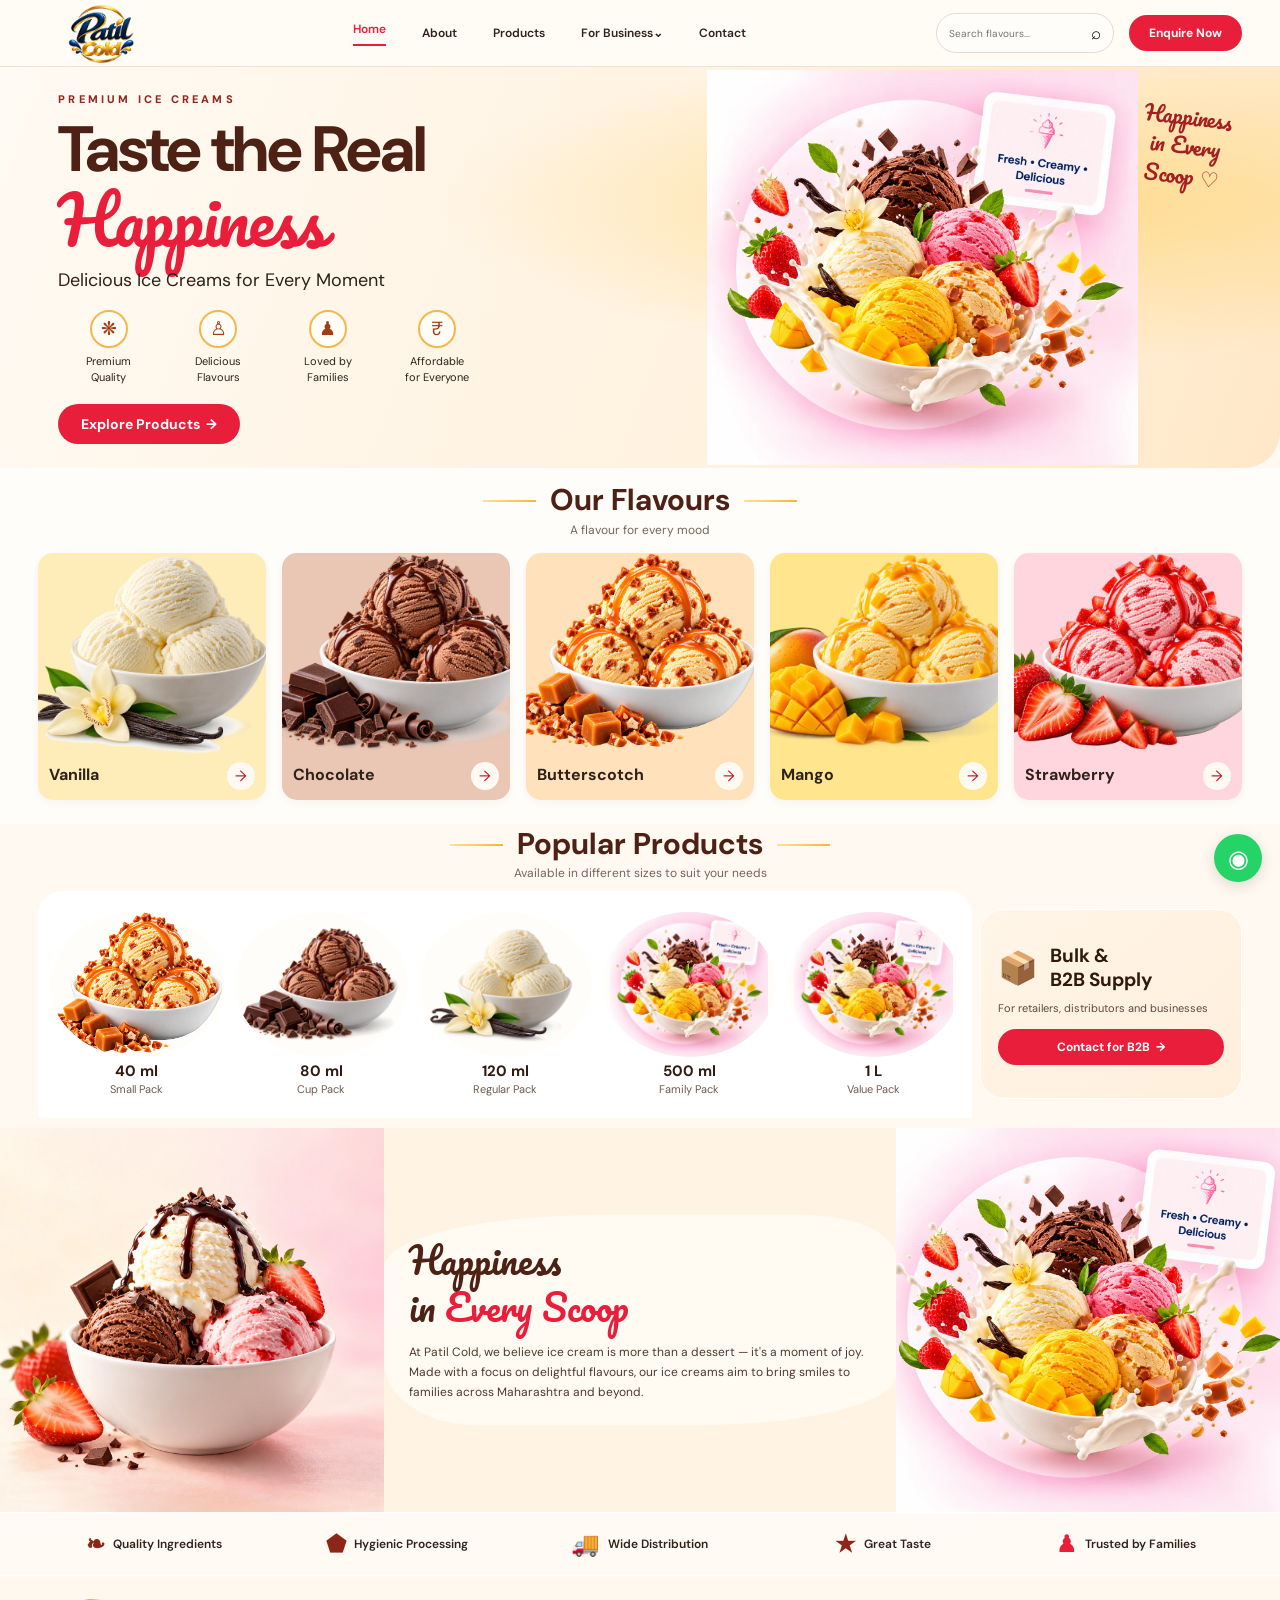
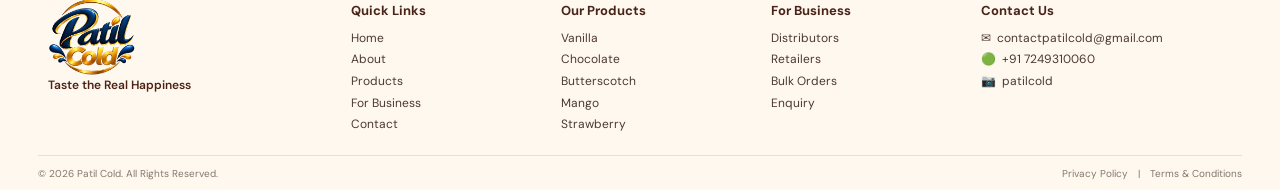
==== commit cdfb7ea3: "Update index.html" ====
--- a/index.html
+++ b/index.html
@@ -4,11 +4,9 @@
 <head>
   <meta charset="UTF-8">
   <meta name="viewport" content="width=device-width, initial-scale=1.0">
-  <meta name="theme-color" content="#fff8ef">
-
+  <meta name="theme-color" content="#fff9f1">
   <title>Patil Cold | Taste the Real Happiness</title>
-  <meta name="description" content="Discover Patil Cold ice creams, explore flavours and family packs, and enquire about retailer, distributor and bulk supply opportunities.">
-
+  <meta name="description" content="Explore Patil Cold ice cream flavours, family packs and B2B supply opportunities.">
   <link rel="icon" href="assets/patilcold-favicon.png" type="image/png">
 
   <link rel="preconnect" href="https://fonts.googleapis.com">
@@ -17,18 +15,16 @@
 
   <style>
     :root {
-      --cream: #fff8ef;
-      --cream-light: #fffdf9;
-      --cream-deep: #fff0d9;
+      --cream: #fff9f1;
+      --cream2: #fff4e5;
       --red: #e91e3a;
-      --red-hover: #c91531;
+      --red-dark: #c91430;
+      --brown: #4d2114;
+      --text: #30211b;
+      --muted: #76645a;
       --yellow: #ffc94d;
-      --brown: #502718;
-      --text: #34221b;
-      --muted: #78675d;
-      --border: #f0e1d0;
-      --white: #ffffff;
-      --shadow: 0 8px 28px rgba(87, 48, 24, 0.07);
+      --line: #eee0d0;
+      --white: #fff;
     }
 
     * {
@@ -39,19 +35,14 @@
 
     html {
       scroll-behavior: smooth;
-      scroll-padding-top: 85px;
+      scroll-padding-top: 76px;
     }
 
     body {
       font-family: "DM Sans", sans-serif;
+      color: var(--text);
       background: var(--cream);
-      color: var(--text);
-      line-height: 1.6;
       overflow-x: hidden;
-    }
-
-    body, button, input, select, textarea {
-      font-family: "DM Sans", sans-serif;
     }
 
     img {
@@ -64,44 +55,14 @@
       text-decoration: none;
     }
 
-    button {
-      cursor: pointer;
+    button, input {
+      font: inherit;
     }
 
     .container {
-      width: min(1200px, 92%);
-      margin: 0 auto;
-    }
-
-    .section {
-      padding: 58px 0;
-    }
-
-    .section-heading {
-      text-align: center;
-      margin-bottom: 28px;
-    }
-
-    .eyebrow {
-      display: block;
-      font-size: 0.76rem;
-      font-weight: 800;
-      letter-spacing: 2.5px;
-      text-transform: uppercase;
-      color: var(--red);
-      margin-bottom: 7px;
-    }
-
-    .section-heading h2 {
-      font-size: clamp(1.9rem, 3vw, 2.55rem);
-      line-height: 1.25;
-      color: var(--brown);
-      margin-bottom: 5px;
-    }
-
-    .section-heading p {
-      color: var(--muted);
-      font-size: 0.94rem;
+      width: 94%;
+      max-width: 1440px;
+      margin: auto;
     }
 
     .script {
@@ -114,36 +75,23 @@
       align-items: center;
       justify-content: center;
       gap: 9px;
-      padding: 12px 23px;
+      padding: 11px 23px;
       border: 0;
-      border-radius: 40px;
-      font-size: 0.88rem;
+      border-radius: 50px;
+      font-size: 14px;
       font-weight: 700;
-      transition: background 0.2s, transform 0.2s;
-    }
-
-    .btn:hover {
+      cursor: pointer;
+      transition: .2s ease;
+    }
+
+    .btn-red {
+      background: var(--red);
+      color: white;
+    }
+
+    .btn-red:hover {
+      background: var(--red-dark);
       transform: translateY(-2px);
-    }
-
-    .btn-red {
-      color: #fff;
-      background: var(--red);
-    }
-
-    .btn-red:hover {
-      background: var(--red-hover);
-    }
-
-    .btn-white {
-      color: var(--brown);
-      background: #fff;
-      border: 1px solid var(--border);
-    }
-
-    .btn-brown {
-      background: var(--brown);
-      color: #fff;
     }
 
     /* HEADER */
@@ -151,38 +99,41 @@
     .header {
       position: sticky;
       top: 0;
-      z-index: 1000;
-      background: rgba(255, 251, 245, 0.97);
-      border-bottom: 1px solid var(--border);
-      backdrop-filter: blur(12px);
+      z-index: 100;
+      background: rgba(255, 251, 245, .97);
+      border-bottom: 1px solid rgba(232, 215, 196, .7);
     }
 
     .navbar {
-      min-height: 68px;
+      min-height: 66px;
       display: flex;
       align-items: center;
       justify-content: space-between;
       gap: 22px;
     }
 
+    .logo {
+      flex: 0 0 auto;
+    }
+
     .logo img {
-      width: 135px;
-      max-height: 64px;
+      width: 125px;
+      height: 59px;
       object-fit: contain;
     }
 
     .nav-links {
       display: flex;
       align-items: center;
-      gap: 28px;
+      gap: clamp(16px, 3vw, 36px);
     }
 
     .nav-links > a,
     .business-menu summary {
-      font-size: 0.86rem;
+      font-size: 12px;
       font-weight: 600;
+      white-space: nowrap;
       cursor: pointer;
-      transition: color 0.2s;
     }
 
     .nav-links > a:hover,
@@ -192,17 +143,8 @@
 
     .nav-links > a.active {
       color: var(--red);
-      position: relative;
-    }
-
-    .nav-links > a.active::after {
-      content: "";
-      position: absolute;
-      left: 0;
-      bottom: -8px;
-      width: 100%;
-      height: 2px;
-      background: var(--red);
+      border-bottom: 2px solid var(--red);
+      padding-bottom: 7px;
     }
 
     .business-menu {
@@ -219,225 +161,239 @@
 
     .dropdown {
       position: absolute;
-      top: 35px;
-      left: -15px;
-      width: 215px;
-      padding: 10px;
-      background: #fff;
-      border: 1px solid var(--border);
-      border-radius: 14px;
-      box-shadow: var(--shadow);
+      top: 30px;
+      left: -12px;
+      width: 185px;
+      padding: 8px;
+      background: white;
+      border: 1px solid var(--line);
+      border-radius: 12px;
+      box-shadow: 0 8px 25px #542b1712;
     }
 
     .dropdown a {
       display: block;
-      padding: 10px;
-      font-size: 0.85rem;
-      border-radius: 8px;
+      padding: 9px;
+      font-size: 12px;
+      border-radius: 7px;
     }
 
     .dropdown a:hover {
-      background: var(--cream);
+      background: var(--cream2);
       color: var(--red);
     }
 
-    .header-actions {
+    .header-right {
       display: flex;
       align-items: center;
-      gap: 12px;
-    }
-
-    .search-box {
+      gap: 15px;
+    }
+
+    .search {
       display: flex;
       align-items: center;
-      width: 180px;
+      width: 178px;
+      border: 1px solid #e8dacc;
+      background: #fffdf9;
+      border-radius: 30px;
       padding: 8px 12px;
-      gap: 7px;
-      border: 1px solid #e9d8c7;
-      border-radius: 30px;
-      background: #fffdf9;
-    }
-
-    .search-box input {
+      gap: 6px;
+    }
+
+    .search input {
+      width: 100%;
       min-width: 0;
-      width: 100%;
       border: 0;
-      outline: 0;
+      outline: none;
       background: transparent;
-      font-size: 0.76rem;
-      color: var(--text);
-    }
-
-    .search-box button {
+      font-size: 10px;
+    }
+
+    .search button {
       border: 0;
-      background: none;
-      font-size: 1rem;
-    }
-
-    .header-actions .btn {
+      background: transparent;
+      font-size: 17px;
+      cursor: pointer;
+    }
+
+    .header-right .btn {
       white-space: nowrap;
+      font-size: 12px;
       padding: 10px 20px;
     }
 
     .menu-toggle {
       display: none;
-      width: 42px;
-      height: 42px;
-      border: 1px solid var(--border);
-      border-radius: 11px;
-      background: #fff;
-      color: var(--brown);
-      font-size: 1.35rem;
-    }
-
-    /* HERO */
+      border: 1px solid var(--line);
+      border-radius: 9px;
+      padding: 7px 10px;
+      background: white;
+      font-size: 21px;
+    }
+
+    /* HERO BANNER */
 
     .hero {
       position: relative;
       overflow: hidden;
       background:
-        radial-gradient(ellipse at 80% 35%, rgba(255, 216, 139, .8), transparent 42%),
-        linear-gradient(110deg, #fffaf3 0%, #fff0da 65%, #ffe6ce 100%);
+        radial-gradient(ellipse at 84% 34%, #ffdc91 0%, transparent 42%),
+        linear-gradient(110deg, #fffaf3 0%, #fff2df 58%, #ffe8c8 100%);
+      border-radius: 0 0 36px 36px;
     }
 
     .hero-inner {
-      min-height: 390px;
+      min-height: 395px;
       display: grid;
-      grid-template-columns: 1fr 1.05fr;
+      grid-template-columns: 47% 53%;
       align-items: center;
-      gap: 12px;
-      padding-top: 24px;
-      padding-bottom: 24px;
     }
 
     .hero-copy {
-      position: relative;
       z-index: 2;
-      padding: 10px 0;
+      padding: 25px 0 24px 3.5%;
     }
 
     .hero-kicker {
       color: #8d281b;
-      font-size: 0.72rem;
+      font-size: 11px;
       font-weight: 800;
-      letter-spacing: 3px;
-      text-transform: uppercase;
+      letter-spacing: 3.2px;
+      margin-bottom: 9px;
     }
 
     .hero h1 {
-      font-size: clamp(2.9rem, 5.2vw, 4.65rem);
+      font-size: clamp(42px, 5vw, 68px);
       letter-spacing: -2px;
-      line-height: 1.1;
+      line-height: 1.08;
       color: var(--brown);
-      margin: 10px 0 15px;
     }
 
     .hero h1 .highlight {
       display: block;
       color: var(--red);
+      font-size: 1.03em;
     }
 
     .hero-description {
-      max-width: 440px;
-      margin-bottom: 22px;
-      font-size: clamp(0.96rem, 1.5vw, 1.13rem);
-      color: #49342a;
-    }
-
-    .hero-buttons {
-      display: flex;
-      flex-wrap: wrap;
-      gap: 11px;
-    }
-
-    .hero-points {
+      font-size: clamp(14px, 1.5vw, 18px);
+      margin-top: 13px;
+      margin-bottom: 18px;
+    }
+
+    .hero-features {
       display: grid;
-      grid-template-columns: repeat(4, minmax(0, 1fr));
-      gap: 10px;
-      max-width: 440px;
-      margin-top: 27px;
-    }
-
-    .hero-point {
+      grid-template-columns: repeat(4, 1fr);
+      max-width: 430px;
+      gap: 8px;
+      margin: 18px 0 19px;
+    }
+
+    .hero-feature {
       text-align: center;
-      font-size: 0.72rem;
-      line-height: 1.35;
-      font-weight: 600;
-    }
-
-    .hero-point .point-icon {
-      width: 40px;
-      height: 40px;
+      font-size: 11px;
+      line-height: 1.4;
+    }
+
+    .feature-icon {
       display: grid;
       place-items: center;
-      margin: 0 auto 7px;
-      border: 1.5px solid #f6bd54;
+      width: 38px;
+      height: 38px;
+      margin: 0 auto 6px;
+      border: 2px solid #f4b74c;
       border-radius: 50%;
-      background: rgba(255,255,255,.7);
-      color: var(--red);
-      font-size: 1.2rem;
+      color: #a43c13;
+      background: #fffdf6;
+      font-size: 19px;
     }
 
     .hero-visual {
       position: relative;
       min-width: 0;
+      height: 395px;
       display: flex;
+      justify-content: center;
       align-items: center;
-      justify-content: center;
     }
 
     .hero-visual img {
       width: 100%;
-      height: 390px;
+      height: 100%;
       object-fit: contain;
-      filter: drop-shadow(0 15px 12px rgba(91, 49, 20, .08));
-    }
-
-    .hero-sticker {
+      object-position: center;
+    }
+
+    .hero-note {
       position: absolute;
-      top: 3%;
-      right: 0;
-      color: #a51e20;
-      font-family: "Pacifico", cursive;
-      font-size: 1.35rem;
-      line-height: 1.35;
+      top: 8%;
+      right: 2%;
+      color: #a41f20;
+      font-size: clamp(14px, 1.7vw, 21px);
+      line-height: 1.4;
       text-align: center;
-      transform: rotate(8deg);
-    }
-
-    /* FLAVOURS */
+      transform: rotate(7deg);
+    }
+
+    /* FLAVOUR SECTION */
 
     .flavours {
+      padding: 13px 0 24px;
       background: #fffdf9;
+    }
+
+    .section-heading {
+      text-align: center;
+      margin-bottom: 15px;
+    }
+
+    .section-heading h2 {
+      color: var(--brown);
+      font-size: clamp(23px, 2.6vw, 30px);
+      line-height: 1.25;
+    }
+
+    .section-heading p {
+      color: var(--muted);
+      font-size: 12px;
+      margin-top: 3px;
+    }
+
+    .heading-line {
+      display: inline-block;
+      width: 53px;
+      height: 2px;
+      margin: 0 14px 8px;
+      background: linear-gradient(90deg, #ffdf9c, #ffb52b);
     }
 
     .flavour-grid {
       display: grid;
       grid-template-columns: repeat(5, minmax(0, 1fr));
-      gap: 17px;
+      gap: 16px;
     }
 
     .flavour-card {
       min-width: 0;
       overflow: hidden;
-      border-radius: 17px;
+      border-radius: 15px;
       transition: transform .25s, box-shadow .25s;
-      box-shadow: 0 3px 10px rgba(82, 42, 21, .04);
-    }
-
-    .flavour-card:nth-child(1) { background: #fff0bc; }
-    .flavour-card:nth-child(2) { background: #e9c6b0; }
-    .flavour-card:nth-child(3) { background: #ffe2bd; }
-    .flavour-card:nth-child(4) { background: #ffe68e; }
+      box-shadow: 0 3px 9px #542b170b;
+    }
+
+    .flavour-card:nth-child(1) { background: #ffedb9; }
+    .flavour-card:nth-child(2) { background: #e9c7b4; }
+    .flavour-card:nth-child(3) { background: #ffe1bb; }
+    .flavour-card:nth-child(4) { background: #ffe58e; }
     .flavour-card:nth-child(5) { background: #ffd6dd; }
 
     .flavour-card:hover {
-      transform: translateY(-5px);
-      box-shadow: var(--shadow);
+      transform: translateY(-4px);
+      box-shadow: 0 8px 20px #542b1717;
     }
 
     .flavour-image {
-      height: 160px;
+      height: clamp(125px, 18vw, 200px);
       overflow: hidden;
     }
 
@@ -449,229 +405,185 @@
     }
 
     .flavour-card:hover .flavour-image img {
-      transform: scale(1.05);
+      transform: scale(1.04);
     }
 
     .flavour-info {
-      min-height: 55px;
-      padding: 10px 12px;
       display: flex;
       align-items: center;
       justify-content: space-between;
       gap: 5px;
+      padding: 9px 11px 10px;
     }
 
     .flavour-info h3 {
-      font-size: 0.96rem;
+      font-size: clamp(12px, 1.4vw, 16px);
       line-height: 1.3;
     }
 
-    .round-arrow {
-      width: 29px;
-      height: 29px;
+    .arrow {
+      width: 28px;
+      height: 28px;
       display: grid;
+      place-items: center;
       flex-shrink: 0;
-      place-items: center;
+      background: #fffaf1;
       border-radius: 50%;
-      background: rgba(255,255,255,.82);
-      color: var(--red);
+      color: var(--red-dark);
+      font-size: 15px;
     }
 
     .search-message {
       text-align: center;
-      padding: 20px 0 0;
       color: var(--muted);
-    }
-
-    /* PRODUCTS */
+      padding-top: 10px;
+      font-size: 12px;
+    }
+
+    /* POPULAR PRODUCTS */
 
     .products {
+      padding: 1px 0 10px;
       background: var(--cream);
+    }
+
+    .products .section-heading {
+      margin-bottom: 10px;
     }
 
     .product-layout {
       display: grid;
-      grid-template-columns: minmax(0, 1fr) 225px;
-      gap: 18px;
+      grid-template-columns: minmax(0, 4fr) minmax(185px, 1.12fr);
       align-items: stretch;
+      gap: 8px;
     }
 
     .product-grid {
       display: grid;
       grid-template-columns: repeat(5, minmax(0, 1fr));
-      gap: 10px;
-      align-items: stretch;
+      gap: 5px;
+      padding: 18px 9px 12px;
+      background: #fff;
+      border-radius: 24px 24px 0 0;
     }
 
     .product-card {
       min-width: 0;
       text-align: center;
-      padding: 12px 7px 15px;
-      background: #fff;
-      border: 1px solid #f7ecdf;
-      border-radius: 18px;
-      transition: transform .2s, box-shadow .2s;
-    }
-
-    .product-card:hover {
-      transform: translateY(-4px);
-      box-shadow: var(--shadow);
+      padding: 3px 3px 8px;
     }
 
     .product-image {
-      height: 122px;
-      display: grid;
-      place-items: center;
+      height: clamp(100px, 13vw, 145px);
+      display: flex;
+      align-items: center;
+      justify-content: center;
       overflow: hidden;
-      border-radius: 13px;
-      background: #fffaf3;
-      margin-bottom: 8px;
+      margin-bottom: 4px;
+      border-radius: 50%;
+      background: #fffdf9;
     }
 
     .product-image img {
       width: 100%;
       height: 100%;
-      padding: 4px;
       object-fit: contain;
     }
 
     .product-card h3 {
-      color: var(--brown);
-      font-size: .91rem;
-      margin-bottom: 1px;
+      color: #301a12;
+      font-size: clamp(12px, 1.3vw, 15px);
+      line-height: 1.35;
     }
 
     .product-card p {
-      color: var(--muted);
-      font-size: .73rem;
-    }
-
-    .product-card .price {
-      color: var(--red);
-      font-size: .77rem;
-      font-weight: 700;
-      margin-top: 5px;
+      color: #6e5b51;
+      font-size: 11px;
+      line-height: 1.5;
     }
 
     .b2b-card {
+      align-self: center;
+      min-height: 190px;
+      padding: 19px 17px;
       display: flex;
       flex-direction: column;
       justify-content: center;
-      align-items: flex-start;
-      padding: 22px 18px;
-      border: 1px solid #f3dfbd;
-      border-radius: 23px;
-      background: linear-gradient(145deg, #fff4e4, #ffebcf);
+      background: linear-gradient(140deg, #fff5e8, #ffefdb);
+      border: 1px solid white;
+      border-radius: 24px;
+    }
+
+    .b2b-title {
+      display: flex;
+      align-items: center;
+      gap: 12px;
+      margin-bottom: 8px;
     }
 
     .b2b-icon {
-      font-size: 2.1rem;
-      margin-bottom: 9px;
+      font-size: 32px;
+      color: var(--brown);
     }
 
     .b2b-card h3 {
-      font-size: 1.35rem;
-      color: var(--brown);
+      color: #31190f;
+      font-size: 19px;
       line-height: 1.25;
-      margin-bottom: 10px;
     }
 
     .b2b-card p {
-      font-size: .79rem;
-      color: #70594b;
-      margin-bottom: 16px;
+      font-size: 11px;
+      line-height: 1.55;
+      color: #5f4a3d;
+      margin-bottom: 12px;
     }
 
     .b2b-card .btn {
       width: 100%;
-      padding: 11px 9px;
-      font-size: .78rem;
-    }
-
-    /* BUSINESS */
-
-    .business {
-      background: #fffdf9;
-    }
-
-    .business-grid {
+      padding: 10px 7px;
+      font-size: 12px;
+      white-space: nowrap;
+    }
+
+    /* ABOUT BANNER */
+
+    .about {
+      background: #fff3e3;
+      overflow: hidden;
+    }
+
+    .about-inner {
       display: grid;
-      grid-template-columns: repeat(3, minmax(0, 1fr));
-      gap: 20px;
-    }
-
-    .business-card {
-      padding: 27px;
-      background: var(--cream);
-      border: 1px solid var(--border);
-      border-radius: 20px;
-    }
-
-    .business-icon {
-      width: 52px;
-      height: 52px;
-      display: grid;
-      place-items: center;
-      border-radius: 15px;
-      background: #ffedb9;
-      font-size: 1.6rem;
-      margin-bottom: 15px;
-    }
-
-    .business-card h3 {
-      color: var(--brown);
-      margin-bottom: 8px;
-    }
-
-    .business-card p {
-      color: var(--muted);
-      font-size: .89rem;
-      margin-bottom: 16px;
-    }
-
-    .text-link {
-      color: var(--red);
-      font-size: .86rem;
-      font-weight: 800;
-    }
-
-    /* ABOUT */
-
-    .about {
-      background: linear-gradient(115deg, #fff0d8, #fffaf1);
-      padding: 0;
+      grid-template-columns: 30% 40% 30%;
+      min-height: 255px;
+      align-items: stretch;
+    }
+
+    .about-photo {
+      min-width: 0;
       overflow: hidden;
     }
 
-    .about-grid {
-      display: grid;
-      grid-template-columns: 1fr 1fr;
-      align-items: stretch;
-      min-height: 320px;
-    }
-
-    .about-image {
-      min-height: 320px;
-      overflow: hidden;
-    }
-
-    .about-image img {
+    .about-photo img {
       width: 100%;
       height: 100%;
-      min-height: 320px;
+      min-height: 255px;
       object-fit: cover;
     }
 
     .about-copy {
       align-self: center;
-      padding: 40px clamp(25px, 4vw, 60px);
+      padding: 22px 25px;
+      background: #fffaf2;
+      border-radius: 42% 18% 38% 18% / 25% 20% 24% 30%;
     }
 
     .about-copy h2 {
-      font-size: clamp(2rem, 3.7vw, 3rem);
-      line-height: 1.25;
       color: var(--brown);
-      margin-bottom: 16px;
+      font-size: clamp(24px, 3vw, 36px);
+      line-height: 1.3;
+      margin-bottom: 13px;
     }
 
     .about-copy h2 span {
@@ -679,127 +591,90 @@
     }
 
     .about-copy p {
-      color: #6c5142;
-      font-size: .91rem;
-      margin-bottom: 12px;
-    }
-
-    .about-copy .btn {
-      margin-top: 7px;
-    }
-
-    /* TRUST */
+      font-size: 12px;
+      line-height: 1.65;
+      color: #4f3a30;
+    }
+
+    /* TRUST STRIP */
 
     .trust-strip {
-      background: #fffaf2;
-      border-top: 1px solid #fff;
-      border-bottom: 1px solid var(--border);
-      padding: 20px 0;
+      padding: 15px 0;
+      background: #fffaf3;
+      border-top: 2px solid white;
+      border-bottom: 2px solid white;
     }
 
     .trust-grid {
       display: grid;
       grid-template-columns: repeat(5, minmax(0, 1fr));
-      gap: 14px;
+      align-items: center;
+      gap: 12px;
     }
 
     .trust-item {
       display: flex;
       align-items: center;
       justify-content: center;
-      gap: 9px;
-      font-size: .78rem;
-      font-weight: 700;
+      gap: 8px;
+      font-size: clamp(10px, 1vw, 12px);
+      font-weight: 600;
+      white-space: nowrap;
     }
 
     .trust-item span {
+      font-size: 23px;
       color: var(--red);
-      font-size: 1.35rem;
-    }
-
-    /* CONTACT */
-
-    .contact {
-      padding: 45px 0;
-      background: var(--cream);
-    }
-
-    .contact-panel {
-      padding: 30px;
-      border: 1px solid #f2dfba;
-      border-radius: 25px;
-      background: linear-gradient(110deg, #ffedc4, #fff6e8);
-      display: flex;
-      align-items: center;
-      justify-content: space-between;
-      gap: 25px;
-    }
-
-    .contact-panel h2 {
-      color: var(--brown);
-      font-size: clamp(1.6rem, 3vw, 2.2rem);
-      line-height: 1.3;
-      margin-bottom: 7px;
-    }
-
-    .contact-panel p {
-      color: #725746;
-      font-size: .9rem;
-    }
-
-    .contact-actions {
-      display: flex;
-      flex-wrap: wrap;
-      gap: 10px;
+    }
+
+    .trust-item:first-child span,
+    .trust-item:nth-child(2) span,
+    .trust-item:nth-child(4) span {
+      color: #8d2518;
     }
 
     /* FOOTER */
 
     .footer {
-      background: #fff6e9;
-      border-top: 1px solid var(--border);
-      padding: 38px 0 18px;
+      background: #fff8ef;
+      padding: 21px 0 10px;
     }
 
     .footer-grid {
       display: grid;
-      grid-template-columns: 1.25fr 1fr 1fr 1fr 1.3fr;
-      gap: 25px;
-      padding-bottom: 28px;
+      grid-template-columns: 1.5fr 1fr 1fr 1fr 1.35fr;
+      gap: 24px;
+      padding: 0 10px 19px;
     }
 
     .footer-logo {
       width: 145px;
-      max-height: 80px;
+      height: 78px;
       object-fit: contain;
-      margin-bottom: 9px;
+      object-position: left center;
+      margin-bottom: 2px;
     }
 
     .footer-tagline {
-      font-family: "Pacifico", cursive;
-      font-size: .88rem;
+      font-size: 12px;
+      font-weight: 600;
       color: var(--brown);
     }
 
-    .footer-description {
-      font-size: .8rem;
-      color: var(--muted);
-      margin-top: 9px;
-    }
-
     .footer-column h3 {
-      font-size: .9rem;
-      color: var(--brown);
-      margin-bottom: 12px;
-    }
-
-    .footer-column a,
-    .footer-column p {
+      font-size: 13px;
+      color: #482419;
+      margin: 5px 0 9px;
+    }
+
+    .footer-column a {
       display: block;
-      font-size: .78rem;
-      color: #6c594c;
-      margin-bottom: 7px;
+      width: fit-content;
+      max-width: 100%;
       overflow-wrap: anywhere;
+      color: #4c3930;
+      font-size: 12px;
+      line-height: 1.8;
     }
 
     .footer-column a:hover {
@@ -807,77 +682,74 @@
     }
 
     .footer-bottom {
-      border-top: 1px solid var(--border);
-      padding-top: 14px;
+      padding-top: 11px;
+      border-top: 1px solid #eadfd2;
       display: flex;
+      justify-content: space-between;
       align-items: center;
-      justify-content: space-between;
       gap: 15px;
-      color: var(--muted);
-      font-size: .72rem;
+      color: #86776d;
+      font-size: 10px;
     }
 
     .footer-legal {
       display: flex;
-      gap: 16px;
-    }
-
-    /* WHATSAPP */
-
-    .whatsapp-float {
+      gap: 10px;
+    }
+
+    .footer-legal a:hover {
+      color: var(--red);
+    }
+
+    .whatsapp {
       position: fixed;
-      bottom: 22px;
-      right: 22px;
-      z-index: 900;
-      width: 53px;
-      height: 53px;
+      z-index: 99;
+      right: 18px;
+      bottom: 18px;
+      width: 48px;
+      height: 48px;
       display: grid;
       place-items: center;
       border-radius: 50%;
+      color: white;
       background: #25d366;
-      color: white;
-      font-size: 1.55rem;
-      box-shadow: 0 5px 17px rgba(0, 0, 0, .16);
-      transition: transform .2s;
-    }
-
-    .whatsapp-float:hover {
-      transform: scale(1.08);
+      box-shadow: 0 4px 15px #0002;
+      font-size: 24px;
     }
 
     [hidden] {
       display: none !important;
     }
 
-    /* TABLET */
-
-    @media (max-width: 1050px) {
+    /* TABLETS */
+
+    @media (max-width: 1000px) {
       .navbar {
+        gap: 12px;
+      }
+
+      .logo img {
+        width: 105px;
+      }
+
+      .nav-links {
         gap: 14px;
       }
 
-      .logo img {
-        width: 115px;
-      }
-
-      .nav-links {
-        gap: 15px;
-      }
-
-      .search-box {
+      .search {
         width: 145px;
       }
 
-      .header-actions .btn {
-        padding-inline: 13px;
-      }
-
-      .hero-visual img {
-        height: 350px;
-      }
-
-      .flavour-image {
-        height: 135px;
+      .header-right {
+        gap: 8px;
+      }
+
+      .hero-inner {
+        min-height: 345px;
+      }
+
+      .hero-visual {
+        height: 345px;
       }
 
       .product-layout {
@@ -885,41 +757,44 @@
       }
 
       .b2b-card {
-        display: grid;
-        grid-template-columns: auto 1fr auto;
-        gap: 18px;
-        align-items: center;
-      }
-
-      .b2b-icon,
-      .b2b-card h3,
-      .b2b-card p {
-        margin: 0;
+        min-height: auto;
+      }
+
+      .b2b-title {
+        margin-bottom: 5px;
       }
 
       .b2b-card .btn {
-        width: auto;
+        max-width: 230px;
+      }
+
+      .about-inner {
+        grid-template-columns: 30% 40% 30%;
+      }
+
+      .about-copy {
+        padding: 17px;
       }
 
       .footer-grid {
-        grid-template-columns: repeat(3, minmax(0, 1fr));
+        gap: 15px;
       }
     }
 
     /* MOBILE */
 
-    @media (max-width: 760px) {
-      .section {
-        padding: 44px 0;
+    @media (max-width: 700px) {
+      .container {
+        width: 93%;
       }
 
       .navbar {
-        min-height: 66px;
-        gap: 9px;
+        min-height: 64px;
       }
 
       .logo img {
-        width: 105px;
+        width: 98px;
+        height: 55px;
       }
 
       .menu-toggle {
@@ -929,88 +804,119 @@
       .nav-links {
         display: none;
         position: absolute;
-        top: 66px;
+        top: 64px;
         left: 0;
         right: 0;
-        padding: 15px 5%;
+        padding: 12px 5%;
         flex-direction: column;
         align-items: stretch;
         gap: 0;
         background: #fffaf3;
-        border-bottom: 1px solid var(--border);
-        box-shadow: var(--shadow);
+        border-bottom: 1px solid var(--line);
+        box-shadow: 0 8px 20px #542b1710;
       }
 
       .nav-links.open {
         display: flex;
       }
 
-      .nav-links > a,
+      .nav-links > a {
+        padding: 10px 0;
+      }
+
+      .nav-links > a.active {
+        border: 0;
+      }
+
       .business-menu summary {
-        display: block;
-        padding: 11px 0;
-      }
-
-      .nav-links > a.active::after {
-        display: none;
+        padding: 10px 0;
       }
 
       .dropdown {
         position: static;
         width: 100%;
-        margin: 5px 0;
         box-shadow: none;
-      }
-
-      .header-actions {
+        margin: 4px 0;
+      }
+
+      .search {
+        display: none;
+      }
+
+      .header-right .btn {
+        padding: 9px 12px;
+        font-size: 11px;
+      }
+
+      .header-right {
         gap: 7px;
-        margin-left: auto;
-      }
-
-      .search-box {
-        display: none;
-      }
-
-      .header-actions .btn {
-        font-size: .73rem;
-        padding: 9px 12px;
+      }
+
+      .hero {
+        border-radius: 0 0 23px 23px;
       }
 
       .hero-inner {
         grid-template-columns: 1fr;
         text-align: center;
-        padding-top: 34px;
-        padding-bottom: 20px;
-        gap: 0;
+        min-height: auto;
+      }
+
+      .hero-copy {
+        padding: 29px 3% 6px;
       }
 
       .hero h1 {
-        font-size: clamp(2.65rem, 10vw, 4rem);
-        letter-spacing: -1.2px;
+        font-size: clamp(40px, 10vw, 58px);
+        letter-spacing: -1.5px;
       }
 
       .hero-description {
-        margin-left: auto;
-        margin-right: auto;
-      }
-
-      .hero-buttons {
-        justify-content: center;
-      }
-
-      .hero-points {
-        margin: 25px auto 5px;
+        margin-top: 12px;
+        margin-bottom: 15px;
+      }
+
+      .hero-copy > .btn {
+        margin: auto;
+      }
+
+      .hero-features {
+        margin: 20px auto 8px;
+        gap: 5px;
+      }
+
+      .hero-feature {
+        font-size: 10px;
+      }
+
+      .feature-icon {
+        width: 35px;
+        height: 35px;
+      }
+
+      .hero-visual {
+        height: auto;
+        min-height: 235px;
       }
 
       .hero-visual img {
-        height: auto;
-        max-height: 330px;
-      }
-
-      .hero-sticker {
-        top: 4%;
-        right: 4%;
-        font-size: 1.1rem;
+        max-height: 310px;
+      }
+
+      .hero-note {
+        top: 3%;
+        right: 3%;
+        font-size: 14px;
+      }
+
+      .flavours {
+        padding: 20px 0 25px;
+      }
+
+      .heading-line {
+        width: 25px;
+        margin-left: 6px;
+        margin-right: 6px;
       }
 
       .flavour-grid {
@@ -1019,20 +925,42 @@
       }
 
       .flavour-image {
-        height: clamp(125px, 38vw, 205px);
+        height: clamp(140px, 42vw, 205px);
+      }
+
+      .flavour-info {
+        padding: 9px;
+      }
+
+      .flavour-info h3 {
+        font-size: 14px;
       }
 
       .flavour-card:last-child:nth-child(odd) {
         grid-column: 1 / -1;
       }
 
+      .products {
+        padding: 8px 0 20px;
+      }
+
       .product-grid {
         grid-template-columns: repeat(2, minmax(0, 1fr));
+        padding: 12px 8px;
         gap: 12px;
+        border-radius: 18px;
       }
 
       .product-image {
-        height: 145px;
+        height: 155px;
+      }
+
+      .product-card h3 {
+        font-size: 14px;
+      }
+
+      .product-card p {
+        font-size: 11px;
       }
 
       .product-card:last-child:nth-child(odd) {
@@ -1040,115 +968,123 @@
       }
 
       .b2b-card {
-        display: flex;
-        align-items: flex-start;
-        padding: 23px;
+        padding: 20px;
+        border-radius: 18px;
+      }
+
+      .b2b-card h3 {
+        font-size: 20px;
+      }
+
+      .b2b-card p {
+        font-size: 12px;
       }
 
       .b2b-card .btn {
-        width: 100%;
-      }
-
-      .business-grid {
+        max-width: none;
+      }
+
+      .about-inner {
         grid-template-columns: 1fr;
-        gap: 13px;
-      }
-
-      .business-card {
-        padding: 23px;
-      }
-
-      .about-grid {
-        grid-template-columns: 1fr;
-      }
-
-      .about-image,
-      .about-image img {
+      }
+
+      .about-photo img {
         min-height: 0;
-        height: 280px;
+        height: 270px;
+        object-position: center;
       }
 
       .about-copy {
-        text-align: center;
-        padding: 32px 6%;
+        margin: 0;
+        padding: 27px 22px;
+        border-radius: 0;
+        text-align: left;
+      }
+
+      .about-copy h2 {
+        font-size: 31px;
+      }
+
+      .about-copy p {
+        font-size: 12px;
       }
 
       .trust-grid {
         grid-template-columns: repeat(2, minmax(0, 1fr));
-        gap: 18px 8px;
+        gap: 15px 8px;
       }
 
       .trust-item {
         justify-content: flex-start;
-        font-size: .76rem;
-      }
-
-      .contact-panel {
-        flex-direction: column;
-        align-items: flex-start;
-        padding: 25px 20px;
-      }
-
-      .contact-actions {
-        width: 100%;
-      }
-
-      .contact-actions .btn {
-        flex: 1;
-        padding-inline: 10px;
-        font-size: .78rem;
+        font-size: 10px;
+        white-space: normal;
+      }
+
+      .trust-item span {
+        font-size: 20px;
+      }
+
+      .trust-item:last-child {
+        grid-column: 1 / -1;
+        justify-content: center;
+      }
+
+      .footer {
+        padding-top: 24px;
       }
 
       .footer-grid {
         grid-template-columns: repeat(2, minmax(0, 1fr));
-        gap: 25px 16px;
+        gap: 22px 14px;
+        padding: 0 2px 18px;
       }
 
       .footer-brand {
         grid-column: 1 / -1;
       }
 
+      .footer-logo {
+        width: 140px;
+      }
+
+      .footer-column h3 {
+        font-size: 12px;
+      }
+
+      .footer-column a {
+        font-size: 11px;
+      }
+
       .footer-bottom {
+        align-items: flex-start;
         flex-direction: column;
-        align-items: flex-start;
-      }
-    }
-
-    @media (max-width: 370px) {
+        line-height: 1.7;
+      }
+
+      .whatsapp {
+        width: 45px;
+        height: 45px;
+        right: 13px;
+        bottom: 13px;
+      }
+    }
+
+    @media (max-width: 350px) {
+      .header-right .btn {
+        padding: 8px;
+        font-size: 10px;
+      }
+
       .logo img {
-        width: 90px;
-      }
-
-      .header-actions .btn {
-        padding: 8px 9px;
-      }
-
-      .hero-points {
-        gap: 5px;
-      }
-
-      .hero-point {
-        font-size: .66rem;
-      }
-
-      .flavour-info {
-        padding: 10px 8px;
+        width: 85px;
+      }
+
+      .hero h1 {
+        font-size: 37px;
       }
 
       .flavour-info h3 {
-        font-size: .87rem;
-      }
-    }
-
-    @media (prefers-reduced-motion: reduce) {
-      html {
-        scroll-behavior: auto;
-      }
-
-      *,
-      *::before,
-      *::after {
-        transition-duration: 0.01ms !important;
+        font-size: 12px;
       }
     }
   </style>
@@ -1156,25 +1092,24 @@
 
 <body>
 
-  <!-- ================= HEADER ================= -->
-
+  <!-- HEADER -->
   <header class="header">
     <div class="container navbar">
 
       <a class="logo" href="#home" aria-label="Patil Cold Home">
-        <img src="assets/logo.webp" alt="Patil Cold logo">
+        <img src="assets/logo.webp" alt="Patil Cold">
       </a>
 
-      <nav class="nav-links" id="navLinks" aria-label="Main navigation">
-        <a href="#home" class="active">Home</a>
+      <nav class="nav-links" id="navLinks">
+        <a class="active" href="#home">Home</a>
         <a href="#about">About</a>
         <a href="#products">Products</a>
 
         <details class="business-menu">
-          <summary>For Business ⌄</summary>
+          <summary>For Business⌄</summary>
           <div class="dropdown">
-            <a href="#business">Retailer Partnership</a>
-            <a href="#business">Become a Distributor</a>
+            <a href="#business">Distributors</a>
+            <a href="#business">Retailers</a>
             <a href="#business">Bulk Orders</a>
             <a href="#contact">Business Enquiry</a>
           </div>
@@ -1183,25 +1118,19 @@
         <a href="#contact">Contact</a>
       </nav>
 
-      <div class="header-actions">
-
-        <form class="search-box" id="searchForm" role="search">
-          <input
-            id="flavourSearch"
-            type="search"
-            placeholder="Search flavours..."
-            aria-label="Search flavours">
-          <button type="submit" aria-label="Search flavours">⌕</button>
+      <div class="header-right">
+        <form class="search" id="searchForm">
+          <input id="flavourSearch" type="search"
+                 placeholder="Search flavours..."
+                 aria-label="Search flavours">
+          <button type="submit" aria-label="Search">⌕</button>
         </form>
 
         <a class="btn btn-red" href="#contact">Enquire Now</a>
 
-        <button
-          class="menu-toggle"
-          id="menuToggle"
-          aria-label="Open navigation menu"
-          aria-expanded="false"
-          type="button">☰</button>
+        <button class="menu-toggle" id="menuToggle"
+                aria-label="Toggle navigation"
+                aria-expanded="false">☰</button>
       </div>
 
     </div>
@@ -1209,13 +1138,12 @@
 
   <main>
 
-    <!-- ================= HERO ================= -->
-
+    <!-- HERO -->
     <section class="hero" id="home">
       <div class="container hero-inner">
 
         <div class="hero-copy">
-          <p class="hero-kicker">Premium Ice Creams</p>
+          <p class="hero-kicker">PREMIUM ICE CREAMS</p>
 
           <h1>
             Taste the Real
@@ -1226,44 +1154,37 @@
             Delicious Ice Creams for Every Moment
           </p>
 
-          <div class="hero-buttons">
-            <a class="btn btn-red" href="#products">
-              Explore Products &nbsp; →
-            </a>
-          </div>
-
-          <div class="hero-points">
-
-            <div class="hero-point">
-              <span class="point-icon">❋</span>
+          <div class="hero-features">
+            <div class="hero-feature">
+              <span class="feature-icon">❋</span>
               Premium<br>Quality
             </div>
 
-            <div class="hero-point">
-              <span class="point-icon">♙</span>
+            <div class="hero-feature">
+              <span class="feature-icon">♙</span>
               Delicious<br>Flavours
             </div>
 
-            <div class="hero-point">
-              <span class="point-icon">♟</span>
+            <div class="hero-feature">
+              <span class="feature-icon">♟</span>
               Loved by<br>Families
             </div>
 
-            <div class="hero-point">
-              <span class="point-icon">₹</span>
-              Affordable<br>Options
+            <div class="hero-feature">
+              <span class="feature-icon">₹</span>
+              Affordable<br>for Everyone
             </div>
-
           </div>
+
+          <a class="btn btn-red" href="#products">
+            Explore Products&nbsp; →
+          </a>
         </div>
 
         <div class="hero-visual">
-          <img
-            src="assets/patil-cold-mixed-flavour.webp"
-            alt="Patil Cold mixed flavour ice cream"
-            fetchpriority="high">
-
-          <div class="hero-sticker">
+          <img src="assets/patil-cold-mixed-flavour.webp"
+               alt="Patil Cold mixed flavour ice cream">
+          <div class="hero-note script">
             Happiness<br>in Every<br>Scoop ♡
           </div>
         </div>
@@ -1271,102 +1192,79 @@
       </div>
     </section>
 
-    <!-- ================= FLAVOURS ================= -->
-
-    <section class="section flavours" id="flavours">
+    <!-- OUR FLAVOURS -->
+    <section class="flavours" id="flavours">
       <div class="container">
 
         <div class="section-heading">
-          <h2>Our <span class="script">Flavours</span></h2>
+          <h2><span class="heading-line"></span>Our Flavours<span class="heading-line"></span></h2>
           <p>A flavour for every mood</p>
         </div>
 
         <div class="flavour-grid" id="flavourGrid">
 
-          <a href="#products" class="flavour-card"
-             data-flavour="vanilla">
+          <a href="#products" class="flavour-card" data-flavour="vanilla">
             <div class="flavour-image">
-              <img
-                src="assets/products/vanilla.webp"
-                alt="Vanilla ice cream"
-                loading="lazy">
+              <img src="assets/products/vanilla.webp"
+                   alt="Vanilla ice cream" loading="lazy">
             </div>
             <div class="flavour-info">
-              <h3>Vanilla</h3>
-              <span class="round-arrow">→</span>
+              <h3>Vanilla</h3><span class="arrow">→</span>
             </div>
           </a>
 
-          <a href="#products" class="flavour-card"
-             data-flavour="chocolate">
+          <a href="#products" class="flavour-card" data-flavour="chocolate">
             <div class="flavour-image">
-              <img
-                src="assets/products/chocolate.webp"
-                alt="Chocolate ice cream"
-                loading="lazy">
+              <img src="assets/products/chocolate.webp"
+                   alt="Chocolate ice cream" loading="lazy">
             </div>
             <div class="flavour-info">
-              <h3>Chocolate</h3>
-              <span class="round-arrow">→</span>
+              <h3>Chocolate</h3><span class="arrow">→</span>
             </div>
           </a>
 
-          <a href="#products" class="flavour-card"
-             data-flavour="butterscotch">
+          <a href="#products" class="flavour-card" data-flavour="butterscotch">
             <div class="flavour-image">
-              <img
-                src="assets/products/butterscotch.webp"
-                alt="Butterscotch ice cream"
-                loading="lazy">
+              <img src="assets/products/butterscotch.webp"
+                   alt="Butterscotch ice cream" loading="lazy">
             </div>
             <div class="flavour-info">
-              <h3>Butterscotch</h3>
-              <span class="round-arrow">→</span>
+              <h3>Butterscotch</h3><span class="arrow">→</span>
             </div>
           </a>
 
-          <a href="#products" class="flavour-card"
-             data-flavour="mango">
+          <a href="#products" class="flavour-card" data-flavour="mango">
             <div class="flavour-image">
-              <img
-                src="assets/products/mango.webp"
-                alt="Mango ice cream"
-                loading="lazy">
+              <img src="assets/products/mango.webp"
+                   alt="Mango ice cream" loading="lazy">
             </div>
             <div class="flavour-info">
-              <h3>Mango</h3>
-              <span class="round-arrow">→</span>
+              <h3>Mango</h3><span class="arrow">→</span>
             </div>
           </a>
 
-          <a href="#products" class="flavour-card"
-             data-flavour="strawberry">
+          <a href="#products" class="flavour-card" data-flavour="strawberry">
             <div class="flavour-image">
-              <img
-                src="assets/products/strawberry.webp"
-                alt="Strawberry ice cream"
-                loading="lazy">
+              <img src="assets/products/strawberry.webp"
+                   alt="Strawberry ice cream" loading="lazy">
             </div>
             <div class="flavour-info">
-              <h3>Strawberry</h3>
-              <span class="round-arrow">→</span>
+              <h3>Strawberry</h3><span class="arrow">→</span>
             </div>
           </a>
 
         </div>
 
-        <p class="search-message" id="searchMessage" role="status" hidden></p>
-
+        <p class="search-message" id="searchMessage" hidden></p>
       </div>
     </section>
 
-    <!-- ================= PRODUCTS ================= -->
-
-    <section class="section products" id="products">
+    <!-- POPULAR PRODUCTS AND B2B -->
+    <section class="products" id="products">
       <div class="container">
 
         <div class="section-heading">
-          <h2>Popular <span class="script">Products</span></h2>
+          <h2><span class="heading-line"></span>Popular Products<span class="heading-line"></span></h2>
           <p>Available in different sizes to suit your needs</p>
         </div>
 
@@ -1376,160 +1274,81 @@
 
             <article class="product-card">
               <div class="product-image">
-                <img
-                  src="assets/products/butterscotch.webp"
-                  alt="Ice cream small pack flavour"
-                  loading="lazy">
+                <img src="assets/products/butterscotch.webp"
+                     alt="40 ml small pack" loading="lazy">
               </div>
               <h3>40 ml</h3>
               <p>Small Pack</p>
-              <p class="price">Enquire for Price</p>
             </article>
 
             <article class="product-card">
               <div class="product-image">
-                <img
-                  src="assets/products/chocolate.webp"
-                  alt="Ice cream cup pack flavour"
-                  loading="lazy">
+                <img src="assets/products/chocolate.webp"
+                     alt="80 ml cup pack" loading="lazy">
               </div>
               <h3>80 ml</h3>
               <p>Cup Pack</p>
-              <p class="price">Enquire for Price</p>
             </article>
 
             <article class="product-card">
               <div class="product-image">
-                <img
-                  src="assets/products/vanilla.webp"
-                  alt="Regular ice cream pack flavour"
-                  loading="lazy">
+                <img src="assets/products/vanilla.webp"
+                     alt="120 ml regular pack" loading="lazy">
               </div>
               <h3>120 ml</h3>
               <p>Regular Pack</p>
-              <p class="price">Enquire for Price</p>
             </article>
 
             <article class="product-card">
               <div class="product-image">
-                <img
-                  src="assets/patil-cold-mixed-flavour.webp"
-                  alt="500 ml family ice cream pack"
-                  loading="lazy">
+                <img src="assets/patil-cold-mixed-flavour.webp"
+                     alt="500 ml family pack" loading="lazy">
               </div>
               <h3>500 ml</h3>
               <p>Family Pack</p>
-              <p class="price">Enquire for Price</p>
             </article>
 
             <article class="product-card">
               <div class="product-image">
-                <img
-                  src="assets/patil-cold-mixed-flavour.webp"
-                  alt="One litre family ice cream pack"
-                  loading="lazy">
+                <img src="assets/patil-cold-mixed-flavour.webp"
+                     alt="1 litre value pack" loading="lazy">
               </div>
               <h3>1 L</h3>
               <p>Value Pack</p>
-              <p class="price">Enquire for Price</p>
             </article>
 
           </div>
 
-          <aside class="b2b-card">
-            <div class="b2b-icon">📦</div>
-            <h3>Bulk &amp;<br>B2B Supply</h3>
-
-            <p>
-              For retailers, distributors and businesses.
-            </p>
+          <aside class="b2b-card" id="business">
+            <div class="b2b-title">
+              <span class="b2b-icon">📦</span>
+              <h3>Bulk &amp;<br>B2B Supply</h3>
+            </div>
+
+            <p>For retailers, distributors and businesses</p>
 
             <a class="btn btn-red" href="#contact"
                data-enquiry="B2B Supply">
-              Contact for B2B &nbsp; →
+              Contact for B2B&nbsp; →
             </a>
           </aside>
 
         </div>
-
       </div>
     </section>
 
-    <!-- ================= BUSINESS ================= -->
-
-    <section class="section business" id="business">
-      <div class="container">
-
-        <div class="section-heading">
-          <span class="eyebrow">Business with Patil Cold</span>
-          <h2>Grow With <span class="script">Us</span></h2>
-          <p>Let's create new opportunities together.</p>
+    <!-- ABOUT BANNER -->
+    <section class="about" id="about">
+      <div class="about-inner">
+
+        <div class="about-photo">
+          <img src="assets/about-icecream.webp"
+               alt="Enjoying ice cream" loading="lazy">
         </div>
 
-        <div class="business-grid">
-
-          <article class="business-card">
-            <div class="business-icon">🏪</div>
-            <h3>Retailers</h3>
-            <p>
-              Interested in stocking Patil Cold products in your shop?
-              Tell us about your store and product requirements.
-            </p>
-            <a class="text-link" href="#contact"
-               data-enquiry="Retailer">
-              Become a Retailer →
-            </a>
-          </article>
-
-          <article class="business-card">
-            <div class="business-icon">🚚</div>
-            <h3>Distributors</h3>
-            <p>
-              Explore distribution opportunities and discuss your
-              preferred locations and supply requirements.
-            </p>
-            <a class="text-link" href="#contact"
-               data-enquiry="Distributor">
-              Become a Distributor →
-            </a>
-          </article>
-
-          <article class="business-card">
-            <div class="business-icon">📦</div>
-            <h3>Bulk Orders</h3>
-            <p>
-              Looking for ice cream supplies for your business or event?
-              Share your estimated quantity with us.
-            </p>
-            <a class="text-link" href="#contact"
-               data-enquiry="Bulk Order">
-              Enquire for Bulk Orders →
-            </a>
-          </article>
-
-        </div>
-
-      </div>
-    </section>
-
-    <!-- ================= ABOUT ================= -->
-
-    <section class="about" id="about">
-      <div class="container about-grid">
-
-        <div class="about-image">
-          <img
-            src="assets/about-icecream.webp"
-            alt="Patil Cold ice cream and happy moments"
-            loading="lazy">
-        </div>
-
         <div class="about-copy">
-          <span class="eyebrow">Our Story</span>
-
-          <h2>
-            Happiness<br>
-            <span class="script">in Every Scoop</span>
+          <h2 class="script">
+            Happiness<br>in <span>Every Scoop</span>
           </h2>
 
           <p>
@@ -1538,113 +1357,47 @@
           </p>
 
           <p>
-            We aim to bring delightful ice cream experiences to customers
-            while creating opportunities for retailers and distributors
-            across Maharashtra and beyond.
+            Made with a focus on delightful flavours, our ice creams aim
+            to bring smiles to families across Maharashtra and beyond.
           </p>
-
-          <p>
-            From a small personal treat to a family celebration,
-            discover the joy of sharing something sweet.
-          </p>
-
-          <a href="#contact" class="btn btn-red">
-            Know More About Us →
-          </a>
+        </div>
+
+        <div class="about-photo">
+          <img src="assets/patil-cold-mixed-flavour.webp"
+               alt="Patil Cold mixed ice cream flavours" loading="lazy">
         </div>
 
       </div>
     </section>
 
-    <!-- ================= TRUST STRIP ================= -->
-
+    <!-- TRUST STRIP -->
     <section class="trust-strip">
       <div class="container trust-grid">
 
-        <div class="trust-item">
-          <span>🌿</span>
-          Quality Focus
-        </div>
-
-        <div class="trust-item">
-          <span>🛡️</span>
-          Hygiene Focus
-        </div>
-
-        <div class="trust-item">
-          <span>🚚</span>
-          Distribution
-        </div>
-
-        <div class="trust-item">
-          <span>★</span>
-          Great Taste
-        </div>
-
-        <div class="trust-item">
-          <span>♥</span>
-          Made for Families
-        </div>
+        <div class="trust-item"><span>❧</span>Quality Ingredients</div>
+        <div class="trust-item"><span>⬟</span>Hygienic Processing</div>
+        <div class="trust-item"><span>🚚</span>Wide Distribution</div>
+        <div class="trust-item"><span>★</span>Great Taste</div>
+        <div class="trust-item"><span>♟</span>Trusted by Families</div>
 
       </div>
     </section>
 
-    <!-- ================= CONTACT ================= -->
-
-    <section class="contact" id="contact">
-      <div class="container">
-
-        <div class="contact-panel">
-          <div>
-            <span class="eyebrow">Let's Connect</span>
-            <h2>Let's Make Every Moment <span class="script">Sweeter</span></h2>
-            <p>
-              Contact us for products, retail partnerships, distribution
-              opportunities and bulk supply enquiries.
-            </p>
-          </div>
-
-          <div class="contact-actions">
-            <a class="btn btn-red"
-               href="mailto:contactpatilcold@gmail.com">
-              Email Us →
-            </a>
-
-            <a class="btn btn-white"
-               id="contactWhatsApp"
-               href="https://wa.me/917249310060?text=Hello%20Patil%20Cold%2C%20I%20would%20like%20to%20make%20an%20enquiry."
-               target="_blank"
-               rel="noopener noreferrer">
-              WhatsApp Us
-            </a>
-          </div>
-        </div>
-
-      </div>
-    </section>
-
   </main>
 
-  <!-- ================= FOOTER ================= -->
-
-  <footer class="footer">
+  <!-- FOOTER -->
+  <footer class="footer" id="contact">
     <div class="container">
 
       <div class="footer-grid">
 
         <div class="footer-brand">
           <a href="#home">
-            <img
-              class="footer-logo"
-              src="assets/logo.webp"
-              alt="Patil Cold logo">
+            <img class="footer-logo"
+                 src="assets/logo.webp"
+                 alt="Patil Cold logo" loading="lazy">
           </a>
-
           <p class="footer-tagline">Taste the Real Happiness</p>
-
-          <p class="footer-description">
-            A little sweetness for every moment.
-          </p>
         </div>
 
         <div class="footer-column">
@@ -1675,21 +1428,16 @@
 
         <div class="footer-column">
           <h3>Contact Us</h3>
-
           <a href="mailto:contactpatilcold@gmail.com">
-            ✉ contactpatilcold@gmail.com
+            ✉ &nbsp;contactpatilcold@gmail.com
           </a>
-
           <a href="https://wa.me/917249310060"
-             target="_blank"
-             rel="noopener noreferrer">
-            ☎ +91 7249310060
+             target="_blank" rel="noopener noreferrer">
+            🟢 &nbsp;+91 7249310060
           </a>
-
           <a href="https://www.instagram.com/patilcold/"
-             target="_blank"
-             rel="noopener noreferrer">
-            ◎ patilcold
+             target="_blank" rel="noopener noreferrer">
+            📷 &nbsp;patilcold
           </a>
         </div>
 
@@ -1697,36 +1445,24 @@
 
       <div class="footer-bottom">
         <p>© <span id="currentYear"></span> Patil Cold. All Rights Reserved.</p>
-
         <div class="footer-legal">
-          <a href="mailto:contactpatilcold@gmail.com?subject=Privacy%20Policy">
-            Privacy Policy
-          </a>
-
-          <a href="mailto:contactpatilcold@gmail.com?subject=Terms%20and%20Conditions">
-            Terms &amp; Conditions
-          </a>
+          <a href="mailto:contactpatilcold@gmail.com?subject=Privacy%20Policy">Privacy Policy</a>
+          <span>|</span>
+          <a href="mailto:contactpatilcold@gmail.com?subject=Terms%20and%20Conditions">Terms &amp; Conditions</a>
         </div>
       </div>
 
     </div>
   </footer>
 
-  <!-- FLOATING WHATSAPP -->
-
-  <a
-    class="whatsapp-float"
-    href="https://wa.me/917249310060?text=Hello%20Patil%20Cold%2C%20I%20would%20like%20more%20information."
-    target="_blank"
-    rel="noopener noreferrer"
-    aria-label="Contact Patil Cold on WhatsApp">
-    ☎
-  </a>
-
-  <!-- ================= JAVASCRIPT ================= -->
+  <!-- WHATSAPP -->
+  <a class="whatsapp"
+     href="https://wa.me/917249310060?text=Hello%20Patil%20Cold%2C%20I%20would%20like%20to%20make%20an%20enquiry."
+     target="_blank" rel="noopener noreferrer"
+     aria-label="Contact Patil Cold on WhatsApp">◉</a>
 
   <script>
-    // Current year in footer
+    // Footer year
     document.getElementById("currentYear").textContent =
       new Date().getFullYear();
 
@@ -1735,17 +1471,11 @@
     const navLinks = document.getElementById("navLinks");
 
     menuToggle.addEventListener("click", function () {
-      const open = navLinks.classList.toggle("open");
-
-      menuToggle.textContent = open ? "✕" : "☰";
-      menuToggle.setAttribute("aria-expanded", String(open));
-      menuToggle.setAttribute(
-        "aria-label",
-        open ? "Close navigation menu" : "Open navigation menu"
-      );
+      const isOpen = navLinks.classList.toggle("open");
+      menuToggle.textContent = isOpen ? "✕" : "☰";
+      menuToggle.setAttribute("aria-expanded", String(isOpen));
     });
 
-    // Close mobile navigation after clicking a link
     navLinks.querySelectorAll("a").forEach(function (link) {
       link.addEventListener("click", function () {
         navLinks.classList.remove("open");
@@ -1754,42 +1484,35 @@
       });
     });
 
-    // Close the business dropdown when clicking outside
+    // Close dropdown when clicking outside
     document.addEventListener("click", function (event) {
-      document.querySelectorAll(".business-menu[open]").forEach(function (menu) {
-        if (!menu.contains(event.target)) {
-          menu.removeAttribute("open");
+      document.querySelectorAll(".business-menu[open]").forEach(function (item) {
+        if (!item.contains(event.target)) {
+          item.removeAttribute("open");
         }
       });
     });
 
-    // Search flavours
+    // Search the five existing flavours
     const searchForm = document.getElementById("searchForm");
     const searchInput = document.getElementById("flavourSearch");
-    const flavourCards = Array.from(
-      document.querySelectorAll(".flavour-card")
-    );
+    const cards = Array.from(document.querySelectorAll(".flavour-card"));
     const searchMessage = document.getElementById("searchMessage");
 
-    function searchFlavours() {
+    function filterFlavours() {
       const query = searchInput.value.trim().toLowerCase();
-      let count = 0;
-
-      flavourCards.forEach(function (card) {
-        const flavour = card.dataset.flavour || "";
-        const matches = flavour.includes(query);
-
-        card.hidden = !matches;
-
-        if (matches) count++;
+      let matches = 0;
+
+      cards.forEach(function (card) {
+        const found = card.dataset.flavour.includes(query);
+        card.hidden = !found;
+        if (found) matches++;
       });
 
-      if (query && count === 0) {
-        searchMessage.textContent =
-          "No matching flavour found. Please try another search.";
-        searchMessage.hidden = false;
-      } else {
-        searchMessage.hidden = true;
+      searchMessage.hidden = !query || matches > 0;
+
+      if (query && matches === 0) {
+        searchMessage.textContent = "No matching flavour found.";
       }
 
       if (query) {
@@ -1802,32 +1525,29 @@
 
     searchForm.addEventListener("submit", function (event) {
       event.preventDefault();
-      searchFlavours();
+      filterFlavours();
     });
 
     searchInput.addEventListener("input", function () {
-      if (searchInput.value.trim() === "") {
-        flavourCards.forEach(function (card) {
+      if (!searchInput.value.trim()) {
+        cards.forEach(function (card) {
           card.hidden = false;
         });
-
         searchMessage.hidden = true;
       }
     });
 
-    // Prepare WhatsApp messages for B2B enquiries
-    const contactWhatsApp = document.getElementById("contactWhatsApp");
+    // Prepare a relevant WhatsApp enquiry
+    const whatsappLink = document.querySelector(".whatsapp");
 
     document.querySelectorAll("[data-enquiry]").forEach(function (link) {
       link.addEventListener("click", function () {
-        const enquiryType = link.dataset.enquiry;
-
+        const category = link.dataset.enquiry;
         const message =
-          "Hello Patil Cold, I am interested in " +
-          enquiryType +
+          "Hello Patil Cold, I am interested in " + category +
           ". Please share more information.";
 
-        contactWhatsApp.href =
+        whatsappLink.href =
           "https://wa.me/917249310060?text=" +
           encodeURIComponent(message);
       });
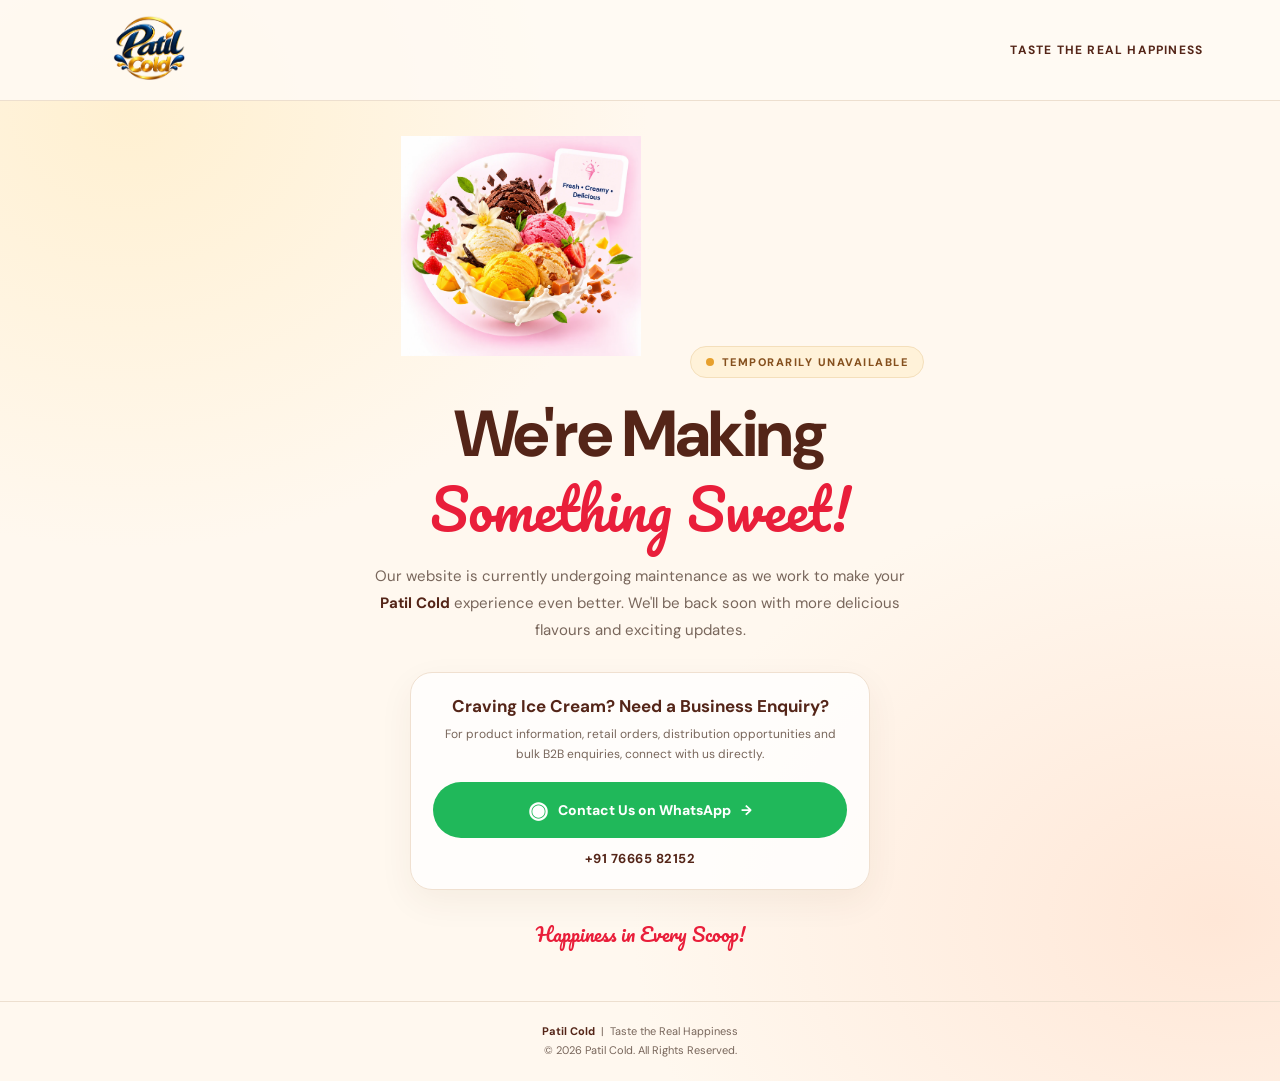
==== commit b79f6be4: "Update index.html" ====
--- a/index.html
+++ b/index.html
@@ -4,27 +4,25 @@
 <head>
   <meta charset="UTF-8">
   <meta name="viewport" content="width=device-width, initial-scale=1.0">
-  <meta name="theme-color" content="#fff9f1">
-  <title>Patil Cold | Taste the Real Happiness</title>
-  <meta name="description" content="Explore Patil Cold ice cream flavours, family packs and B2B supply opportunities.">
+  <meta name="theme-color" content="#fff8ef">
+  <title>Patil Cold | Website Under Maintenance</title>
+  <meta name="description" content="Patil Cold website is temporarily under maintenance. Contact us on WhatsApp for product enquiries, retail and B2B orders.">
+
   <link rel="icon" href="assets/patilcold-favicon.png" type="image/png">
-
   <link rel="preconnect" href="https://fonts.googleapis.com">
   <link rel="preconnect" href="https://fonts.gstatic.com" crossorigin>
   <link href="https://fonts.googleapis.com/css2?family=DM+Sans:wght@400;500;600;700;800&family=Pacifico&display=swap" rel="stylesheet">
 
   <style>
     :root {
-      --cream: #fff9f1;
-      --cream2: #fff4e5;
+      --cream: #fff8ef;
+      --cream-dark: #fff0dc;
       --red: #e91e3a;
       --red-dark: #c91430;
-      --brown: #4d2114;
-      --text: #30211b;
-      --muted: #76645a;
+      --brown: #542518;
+      --text: #34241e;
+      --muted: #78665b;
       --yellow: #ffc94d;
-      --line: #eee0d0;
-      --white: #fff;
     }
 
     * {
@@ -33,1058 +31,253 @@
       box-sizing: border-box;
     }
 
-    html {
-      scroll-behavior: smooth;
-      scroll-padding-top: 76px;
-    }
-
     body {
+      min-height: 100vh;
       font-family: "DM Sans", sans-serif;
       color: var(--text);
-      background: var(--cream);
-      overflow-x: hidden;
-    }
-
-    img {
-      display: block;
-      max-width: 100%;
-    }
-
-    a {
-      color: inherit;
-      text-decoration: none;
-    }
-
-    button, input {
-      font: inherit;
-    }
-
-    .container {
-      width: 94%;
-      max-width: 1440px;
-      margin: auto;
-    }
-
-    .script {
-      font-family: "Pacifico", cursive;
-      font-weight: 400;
-    }
-
-    .btn {
-      display: inline-flex;
-      align-items: center;
-      justify-content: center;
-      gap: 9px;
-      padding: 11px 23px;
-      border: 0;
-      border-radius: 50px;
-      font-size: 14px;
-      font-weight: 700;
-      cursor: pointer;
-      transition: .2s ease;
-    }
-
-    .btn-red {
-      background: var(--red);
-      color: white;
-    }
-
-    .btn-red:hover {
-      background: var(--red-dark);
-      transform: translateY(-2px);
-    }
-
-    /* HEADER */
-
-    .header {
-      position: sticky;
-      top: 0;
-      z-index: 100;
-      background: rgba(255, 251, 245, .97);
-      border-bottom: 1px solid rgba(232, 215, 196, .7);
-    }
-
-    .navbar {
-      min-height: 66px;
-      display: flex;
-      align-items: center;
-      justify-content: space-between;
-      gap: 22px;
-    }
-
-    .logo {
-      flex: 0 0 auto;
-    }
-
-    .logo img {
-      width: 125px;
-      height: 59px;
-      object-fit: contain;
-    }
-
-    .nav-links {
-      display: flex;
-      align-items: center;
-      gap: clamp(16px, 3vw, 36px);
-    }
-
-    .nav-links > a,
-    .business-menu summary {
-      font-size: 12px;
-      font-weight: 600;
-      white-space: nowrap;
-      cursor: pointer;
-    }
-
-    .nav-links > a:hover,
-    .business-menu summary:hover {
-      color: var(--red);
-    }
-
-    .nav-links > a.active {
-      color: var(--red);
-      border-bottom: 2px solid var(--red);
-      padding-bottom: 7px;
-    }
-
-    .business-menu {
-      position: relative;
-    }
-
-    .business-menu summary {
-      list-style: none;
-    }
-
-    .business-menu summary::-webkit-details-marker {
-      display: none;
-    }
-
-    .dropdown {
-      position: absolute;
-      top: 30px;
-      left: -12px;
-      width: 185px;
-      padding: 8px;
-      background: white;
-      border: 1px solid var(--line);
-      border-radius: 12px;
-      box-shadow: 0 8px 25px #542b1712;
-    }
-
-    .dropdown a {
-      display: block;
-      padding: 9px;
-      font-size: 12px;
-      border-radius: 7px;
-    }
-
-    .dropdown a:hover {
-      background: var(--cream2);
-      color: var(--red);
-    }
-
-    .header-right {
-      display: flex;
-      align-items: center;
-      gap: 15px;
-    }
-
-    .search {
-      display: flex;
-      align-items: center;
-      width: 178px;
-      border: 1px solid #e8dacc;
-      background: #fffdf9;
-      border-radius: 30px;
-      padding: 8px 12px;
-      gap: 6px;
-    }
-
-    .search input {
-      width: 100%;
-      min-width: 0;
-      border: 0;
-      outline: none;
-      background: transparent;
-      font-size: 10px;
-    }
-
-    .search button {
-      border: 0;
-      background: transparent;
-      font-size: 17px;
-      cursor: pointer;
-    }
-
-    .header-right .btn {
-      white-space: nowrap;
-      font-size: 12px;
-      padding: 10px 20px;
-    }
-
-    .menu-toggle {
-      display: none;
-      border: 1px solid var(--line);
-      border-radius: 9px;
-      padding: 7px 10px;
-      background: white;
-      font-size: 21px;
-    }
-
-    /* HERO BANNER */
-
-    .hero {
-      position: relative;
-      overflow: hidden;
       background:
-        radial-gradient(ellipse at 84% 34%, #ffdc91 0%, transparent 42%),
-        linear-gradient(110deg, #fffaf3 0%, #fff2df 58%, #ffe8c8 100%);
-      border-radius: 0 0 36px 36px;
-    }
-
-    .hero-inner {
-      min-height: 395px;
-      display: grid;
-      grid-template-columns: 47% 53%;
-      align-items: center;
-    }
-
-    .hero-copy {
-      z-index: 2;
-      padding: 25px 0 24px 3.5%;
-    }
-
-    .hero-kicker {
-      color: #8d281b;
-      font-size: 11px;
-      font-weight: 800;
-      letter-spacing: 3.2px;
-      margin-bottom: 9px;
-    }
-
-    .hero h1 {
-      font-size: clamp(42px, 5vw, 68px);
-      letter-spacing: -2px;
-      line-height: 1.08;
-      color: var(--brown);
-    }
-
-    .hero h1 .highlight {
-      display: block;
-      color: var(--red);
-      font-size: 1.03em;
-    }
-
-    .hero-description {
-      font-size: clamp(14px, 1.5vw, 18px);
-      margin-top: 13px;
-      margin-bottom: 18px;
-    }
-
-    .hero-features {
-      display: grid;
-      grid-template-columns: repeat(4, 1fr);
-      max-width: 430px;
-      gap: 8px;
-      margin: 18px 0 19px;
-    }
-
-    .hero-feature {
-      text-align: center;
-      font-size: 11px;
-      line-height: 1.4;
-    }
-
-    .feature-icon {
-      display: grid;
-      place-items: center;
-      width: 38px;
-      height: 38px;
-      margin: 0 auto 6px;
-      border: 2px solid #f4b74c;
-      border-radius: 50%;
-      color: #a43c13;
-      background: #fffdf6;
-      font-size: 19px;
-    }
-
-    .hero-visual {
-      position: relative;
-      min-width: 0;
-      height: 395px;
-      display: flex;
-      justify-content: center;
-      align-items: center;
-    }
-
-    .hero-visual img {
-      width: 100%;
-      height: 100%;
-      object-fit: contain;
-      object-position: center;
-    }
-
-    .hero-note {
-      position: absolute;
-      top: 8%;
-      right: 2%;
-      color: #a41f20;
-      font-size: clamp(14px, 1.7vw, 21px);
-      line-height: 1.4;
-      text-align: center;
-      transform: rotate(7deg);
-    }
-
-    /* FLAVOUR SECTION */
-
-    .flavours {
-      padding: 13px 0 24px;
-      background: #fffdf9;
-    }
-
-    .section-heading {
-      text-align: center;
-      margin-bottom: 15px;
-    }
-
-    .section-heading h2 {
-      color: var(--brown);
-      font-size: clamp(23px, 2.6vw, 30px);
-      line-height: 1.25;
-    }
-
-    .section-heading p {
-      color: var(--muted);
-      font-size: 12px;
-      margin-top: 3px;
-    }
-
-    .heading-line {
-      display: inline-block;
-      width: 53px;
-      height: 2px;
-      margin: 0 14px 8px;
-      background: linear-gradient(90deg, #ffdf9c, #ffb52b);
-    }
-
-    .flavour-grid {
-      display: grid;
-      grid-template-columns: repeat(5, minmax(0, 1fr));
-      gap: 16px;
-    }
-
-    .flavour-card {
-      min-width: 0;
-      overflow: hidden;
-      border-radius: 15px;
-      transition: transform .25s, box-shadow .25s;
-      box-shadow: 0 3px 9px #542b170b;
-    }
-
-    .flavour-card:nth-child(1) { background: #ffedb9; }
-    .flavour-card:nth-child(2) { background: #e9c7b4; }
-    .flavour-card:nth-child(3) { background: #ffe1bb; }
-    .flavour-card:nth-child(4) { background: #ffe58e; }
-    .flavour-card:nth-child(5) { background: #ffd6dd; }
-
-    .flavour-card:hover {
-      transform: translateY(-4px);
-      box-shadow: 0 8px 20px #542b1717;
-    }
-
-    .flavour-image {
-      height: clamp(125px, 18vw, 200px);
-      overflow: hidden;
-    }
-
-    .flavour-image img {
-      width: 100%;
-      height: 100%;
-      object-fit: cover;
-      transition: transform .3s;
-    }
-
-    .flavour-card:hover .flavour-image img {
-      transform: scale(1.04);
-    }
-
-    .flavour-info {
-      display: flex;
-      align-items: center;
-      justify-content: space-between;
-      gap: 5px;
-      padding: 9px 11px 10px;
-    }
-
-    .flavour-info h3 {
-      font-size: clamp(12px, 1.4vw, 16px);
-      line-height: 1.3;
-    }
-
-    .arrow {
-      width: 28px;
-      height: 28px;
-      display: grid;
-      place-items: center;
-      flex-shrink: 0;
-      background: #fffaf1;
-      border-radius: 50%;
-      color: var(--red-dark);
-      font-size: 15px;
-    }
-
-    .search-message {
-      text-align: center;
-      color: var(--muted);
-      padding-top: 10px;
-      font-size: 12px;
-    }
-
-    /* POPULAR PRODUCTS */
-
-    .products {
-      padding: 1px 0 10px;
-      background: var(--cream);
-    }
-
-    .products .section-heading {
-      margin-bottom: 10px;
-    }
-
-    .product-layout {
-      display: grid;
-      grid-template-columns: minmax(0, 4fr) minmax(185px, 1.12fr);
-      align-items: stretch;
-      gap: 8px;
-    }
-
-    .product-grid {
-      display: grid;
-      grid-template-columns: repeat(5, minmax(0, 1fr));
-      gap: 5px;
-      padding: 18px 9px 12px;
-      background: #fff;
-      border-radius: 24px 24px 0 0;
-    }
-
-    .product-card {
-      min-width: 0;
-      text-align: center;
-      padding: 3px 3px 8px;
-    }
-
-    .product-image {
-      height: clamp(100px, 13vw, 145px);
-      display: flex;
-      align-items: center;
-      justify-content: center;
-      overflow: hidden;
-      margin-bottom: 4px;
-      border-radius: 50%;
-      background: #fffdf9;
-    }
-
-    .product-image img {
-      width: 100%;
-      height: 100%;
-      object-fit: contain;
-    }
-
-    .product-card h3 {
-      color: #301a12;
-      font-size: clamp(12px, 1.3vw, 15px);
-      line-height: 1.35;
-    }
-
-    .product-card p {
-      color: #6e5b51;
-      font-size: 11px;
-      line-height: 1.5;
-    }
-
-    .b2b-card {
-      align-self: center;
-      min-height: 190px;
-      padding: 19px 17px;
+        radial-gradient(ellipse at 10% 10%, #fff0d1 0%, transparent 32%),
+        radial-gradient(ellipse at 95% 85%, #ffe7d7 0%, transparent 34%),
+        var(--cream);
       display: flex;
       flex-direction: column;
-      justify-content: center;
-      background: linear-gradient(140deg, #fff5e8, #ffefdb);
-      border: 1px solid white;
-      border-radius: 24px;
-    }
-
-    .b2b-title {
-      display: flex;
-      align-items: center;
-      gap: 12px;
-      margin-bottom: 8px;
-    }
-
-    .b2b-icon {
-      font-size: 32px;
-      color: var(--brown);
-    }
-
-    .b2b-card h3 {
-      color: #31190f;
-      font-size: 19px;
-      line-height: 1.25;
-    }
-
-    .b2b-card p {
-      font-size: 11px;
-      line-height: 1.55;
-      color: #5f4a3d;
-      margin-bottom: 12px;
-    }
-
-    .b2b-card .btn {
+    }
+
+    a {
+      text-decoration: none;
+    }
+
+    .header {
       width: 100%;
-      padding: 10px 7px;
-      font-size: 12px;
-      white-space: nowrap;
-    }
-
-    /* ABOUT BANNER */
-
-    .about {
-      background: #fff3e3;
-      overflow: hidden;
-    }
-
-    .about-inner {
-      display: grid;
-      grid-template-columns: 30% 40% 30%;
-      min-height: 255px;
-      align-items: stretch;
-    }
-
-    .about-photo {
-      min-width: 0;
-      overflow: hidden;
-    }
-
-    .about-photo img {
-      width: 100%;
-      height: 100%;
-      min-height: 255px;
-      object-fit: cover;
-    }
-
-    .about-copy {
-      align-self: center;
-      padding: 22px 25px;
-      background: #fffaf2;
-      border-radius: 42% 18% 38% 18% / 25% 20% 24% 30%;
-    }
-
-    .about-copy h2 {
-      color: var(--brown);
-      font-size: clamp(24px, 3vw, 36px);
-      line-height: 1.3;
-      margin-bottom: 13px;
-    }
-
-    .about-copy h2 span {
-      color: var(--red);
-    }
-
-    .about-copy p {
-      font-size: 12px;
-      line-height: 1.65;
-      color: #4f3a30;
-    }
-
-    /* TRUST STRIP */
-
-    .trust-strip {
-      padding: 15px 0;
-      background: #fffaf3;
-      border-top: 2px solid white;
-      border-bottom: 2px solid white;
-    }
-
-    .trust-grid {
-      display: grid;
-      grid-template-columns: repeat(5, minmax(0, 1fr));
-      align-items: center;
-      gap: 12px;
-    }
-
-    .trust-item {
-      display: flex;
-      align-items: center;
-      justify-content: center;
-      gap: 8px;
-      font-size: clamp(10px, 1vw, 12px);
-      font-weight: 600;
-      white-space: nowrap;
-    }
-
-    .trust-item span {
-      font-size: 23px;
-      color: var(--red);
-    }
-
-    .trust-item:first-child span,
-    .trust-item:nth-child(2) span,
-    .trust-item:nth-child(4) span {
-      color: #8d2518;
-    }
-
-    /* FOOTER */
-
-    .footer {
-      background: #fff8ef;
-      padding: 21px 0 10px;
-    }
-
-    .footer-grid {
-      display: grid;
-      grid-template-columns: 1.5fr 1fr 1fr 1fr 1.35fr;
-      gap: 24px;
-      padding: 0 10px 19px;
-    }
-
-    .footer-logo {
-      width: 145px;
-      height: 78px;
-      object-fit: contain;
-      object-position: left center;
-      margin-bottom: 2px;
-    }
-
-    .footer-tagline {
-      font-size: 12px;
-      font-weight: 600;
-      color: var(--brown);
-    }
-
-    .footer-column h3 {
-      font-size: 13px;
-      color: #482419;
-      margin: 5px 0 9px;
-    }
-
-    .footer-column a {
-      display: block;
-      width: fit-content;
-      max-width: 100%;
-      overflow-wrap: anywhere;
-      color: #4c3930;
-      font-size: 12px;
-      line-height: 1.8;
-    }
-
-    .footer-column a:hover {
-      color: var(--red);
-    }
-
-    .footer-bottom {
-      padding-top: 11px;
-      border-top: 1px solid #eadfd2;
+      padding: 15px 6%;
       display: flex;
       justify-content: space-between;
       align-items: center;
       gap: 15px;
-      color: #86776d;
-      font-size: 10px;
-    }
-
-    .footer-legal {
+      border-bottom: 1px solid #eddfcf;
+      background: rgba(255, 251, 245, .85);
+    }
+
+    .logo img {
+      width: 145px;
+      height: 65px;
+      object-fit: contain;
+    }
+
+    .header-label {
+      color: var(--brown);
+      font-size: 12px;
+      font-weight: 700;
+      letter-spacing: 1.2px;
+    }
+
+    main {
+      flex: 1;
       display: flex;
+      align-items: center;
+      justify-content: center;
+      padding: 35px 20px 50px;
+    }
+
+    .maintenance {
+      width: 100%;
+      max-width: 900px;
+      text-align: center;
+    }
+
+    .hero-image {
+      width: min(100%, 330px);
+      height: 220px;
+      margin: 0 auto 10px;
+      object-fit: contain;
+      animation: float 4s ease-in-out infinite;
+    }
+
+    .status {
+      display: inline-flex;
+      align-items: center;
+      gap: 8px;
+      padding: 8px 15px;
+      margin-bottom: 20px;
+      border: 1px solid #f4dfbb;
+      border-radius: 50px;
+      background: #fff2d9;
+      color: #85501e;
+      font-size: 11px;
+      font-weight: 800;
+      letter-spacing: 1.5px;
+    }
+
+    .status-dot {
+      width: 8px;
+      height: 8px;
+      border-radius: 50%;
+      background: #e7a02d;
+      animation: blink 1.5s infinite;
+    }
+
+    h1 {
+      color: var(--brown);
+      font-size: clamp(36px, 6vw, 65px);
+      font-weight: 800;
+      line-height: 1.13;
+      letter-spacing: -1.8px;
+    }
+
+    h1 span {
+      display: block;
+      color: var(--red);
+      font-family: "Pacifico", cursive;
+      font-size: .85em;
+      font-weight: 400;
+      letter-spacing: 0;
+      margin-top: 7px;
+    }
+
+    .description {
+      max-width: 560px;
+      margin: 22px auto 0;
+      padding: 0 5px;
+      color: var(--muted);
+      font-size: 15px;
+      line-height: 1.8;
+    }
+
+    .description strong {
+      color: var(--brown);
+    }
+
+    .contact-card {
+      width: 100%;
+      max-width: 460px;
+      margin: 28px auto 0;
+      padding: 22px;
+      background: rgba(255, 255, 255, .78);
+      border: 1px solid #f0e0d0;
+      border-radius: 22px;
+      box-shadow: 0 12px 35px rgba(91, 48, 25, .06);
+    }
+
+    .contact-card h2 {
+      color: var(--brown);
+      font-size: 17px;
+      margin-bottom: 7px;
+    }
+
+    .contact-card p {
+      color: var(--muted);
+      font-size: 12px;
+      line-height: 1.7;
+      margin-bottom: 17px;
+    }
+
+    .whatsapp-button {
+      width: 100%;
+      min-height: 51px;
+      display: flex;
+      justify-content: center;
+      align-items: center;
       gap: 10px;
-    }
-
-    .footer-legal a:hover {
+      padding: 13px 18px;
+      color: white;
+      background: #20b85a;
+      border-radius: 50px;
+      font-size: 14px;
+      font-weight: 800;
+      transition: .2s ease;
+    }
+
+    .whatsapp-button:hover {
+      background: #169447;
+      transform: translateY(-2px);
+      box-shadow: 0 8px 20px #20b85a30;
+    }
+
+    .whatsapp-icon {
+      font-size: 23px;
+    }
+
+    .phone-number {
+      margin-top: 12px;
+      color: var(--brown);
+      font-size: 13px;
+      font-weight: 700;
+      letter-spacing: .5px;
+    }
+
+    .tagline {
+      margin-top: 27px;
       color: var(--red);
-    }
-
-    .whatsapp {
-      position: fixed;
-      z-index: 99;
-      right: 18px;
-      bottom: 18px;
-      width: 48px;
-      height: 48px;
-      display: grid;
-      place-items: center;
-      border-radius: 50%;
-      color: white;
-      background: #25d366;
-      box-shadow: 0 4px 15px #0002;
-      font-size: 24px;
-    }
-
-    [hidden] {
-      display: none !important;
-    }
-
-    /* TABLETS */
-
-    @media (max-width: 1000px) {
-      .navbar {
-        gap: 12px;
+      font-family: "Pacifico", cursive;
+      font-size: 19px;
+    }
+
+    footer {
+      padding: 20px 15px;
+      border-top: 1px solid #eddfcf;
+      text-align: center;
+      color: var(--muted);
+      font-size: 11px;
+      line-height: 1.8;
+    }
+
+    footer strong {
+      color: var(--brown);
+    }
+
+    @keyframes float {
+      0%, 100% { transform: translateY(0); }
+      50% { transform: translateY(-8px); }
+    }
+
+    @keyframes blink {
+      0%, 100% { opacity: 1; }
+      50% { opacity: .35; }
+    }
+
+    @media (max-width: 500px) {
+      .header {
+        padding: 10px 5%;
       }
 
       .logo img {
-        width: 105px;
-      }
-
-      .nav-links {
-        gap: 14px;
-      }
-
-      .search {
-        width: 145px;
-      }
-
-      .header-right {
-        gap: 8px;
-      }
-
-      .hero-inner {
-        min-height: 345px;
-      }
-
-      .hero-visual {
-        height: 345px;
-      }
-
-      .product-layout {
-        grid-template-columns: 1fr;
-      }
-
-      .b2b-card {
-        min-height: auto;
-      }
-
-      .b2b-title {
-        margin-bottom: 5px;
-      }
-
-      .b2b-card .btn {
-        max-width: 230px;
-      }
-
-      .about-inner {
-        grid-template-columns: 30% 40% 30%;
-      }
-
-      .about-copy {
-        padding: 17px;
-      }
-
-      .footer-grid {
-        gap: 15px;
-      }
-    }
-
-    /* MOBILE */
-
-    @media (max-width: 700px) {
-      .container {
-        width: 93%;
-      }
-
-      .navbar {
-        min-height: 64px;
-      }
-
-      .logo img {
-        width: 98px;
+        width: 115px;
         height: 55px;
       }
 
-      .menu-toggle {
-        display: block;
-      }
-
-      .nav-links {
-        display: none;
-        position: absolute;
-        top: 64px;
-        left: 0;
-        right: 0;
-        padding: 12px 5%;
-        flex-direction: column;
-        align-items: stretch;
-        gap: 0;
-        background: #fffaf3;
-        border-bottom: 1px solid var(--line);
-        box-shadow: 0 8px 20px #542b1710;
-      }
-
-      .nav-links.open {
-        display: flex;
-      }
-
-      .nav-links > a {
-        padding: 10px 0;
-      }
-
-      .nav-links > a.active {
-        border: 0;
-      }
-
-      .business-menu summary {
-        padding: 10px 0;
-      }
-
-      .dropdown {
-        position: static;
-        width: 100%;
-        box-shadow: none;
-        margin: 4px 0;
-      }
-
-      .search {
-        display: none;
-      }
-
-      .header-right .btn {
-        padding: 9px 12px;
-        font-size: 11px;
-      }
-
-      .header-right {
-        gap: 7px;
-      }
-
-      .hero {
-        border-radius: 0 0 23px 23px;
-      }
-
-      .hero-inner {
-        grid-template-columns: 1fr;
-        text-align: center;
-        min-height: auto;
-      }
-
-      .hero-copy {
-        padding: 29px 3% 6px;
-      }
-
-      .hero h1 {
-        font-size: clamp(40px, 10vw, 58px);
-        letter-spacing: -1.5px;
-      }
-
-      .hero-description {
-        margin-top: 12px;
-        margin-bottom: 15px;
-      }
-
-      .hero-copy > .btn {
-        margin: auto;
-      }
-
-      .hero-features {
-        margin: 20px auto 8px;
-        gap: 5px;
-      }
-
-      .hero-feature {
-        font-size: 10px;
-      }
-
-      .feature-icon {
-        width: 35px;
-        height: 35px;
-      }
-
-      .hero-visual {
-        height: auto;
-        min-height: 235px;
-      }
-
-      .hero-visual img {
-        max-height: 310px;
-      }
-
-      .hero-note {
-        top: 3%;
-        right: 3%;
-        font-size: 14px;
-      }
-
-      .flavours {
-        padding: 20px 0 25px;
-      }
-
-      .heading-line {
-        width: 25px;
-        margin-left: 6px;
-        margin-right: 6px;
-      }
-
-      .flavour-grid {
-        grid-template-columns: repeat(2, minmax(0, 1fr));
-        gap: 12px;
-      }
-
-      .flavour-image {
-        height: clamp(140px, 42vw, 205px);
-      }
-
-      .flavour-info {
-        padding: 9px;
-      }
-
-      .flavour-info h3 {
-        font-size: 14px;
-      }
-
-      .flavour-card:last-child:nth-child(odd) {
-        grid-column: 1 / -1;
-      }
-
-      .products {
-        padding: 8px 0 20px;
-      }
-
-      .product-grid {
-        grid-template-columns: repeat(2, minmax(0, 1fr));
-        padding: 12px 8px;
-        gap: 12px;
-        border-radius: 18px;
-      }
-
-      .product-image {
-        height: 155px;
-      }
-
-      .product-card h3 {
-        font-size: 14px;
-      }
-
-      .product-card p {
-        font-size: 11px;
-      }
-
-      .product-card:last-child:nth-child(odd) {
-        grid-column: 1 / -1;
-      }
-
-      .b2b-card {
-        padding: 20px;
-        border-radius: 18px;
-      }
-
-      .b2b-card h3 {
-        font-size: 20px;
-      }
-
-      .b2b-card p {
-        font-size: 12px;
-      }
-
-      .b2b-card .btn {
-        max-width: none;
-      }
-
-      .about-inner {
-        grid-template-columns: 1fr;
-      }
-
-      .about-photo img {
-        min-height: 0;
-        height: 270px;
-        object-position: center;
-      }
-
-      .about-copy {
-        margin: 0;
-        padding: 27px 22px;
-        border-radius: 0;
-        text-align: left;
-      }
-
-      .about-copy h2 {
-        font-size: 31px;
-      }
-
-      .about-copy p {
-        font-size: 12px;
-      }
-
-      .trust-grid {
-        grid-template-columns: repeat(2, minmax(0, 1fr));
-        gap: 15px 8px;
-      }
-
-      .trust-item {
-        justify-content: flex-start;
-        font-size: 10px;
-        white-space: normal;
-      }
-
-      .trust-item span {
-        font-size: 20px;
-      }
-
-      .trust-item:last-child {
-        grid-column: 1 / -1;
-        justify-content: center;
-      }
-
-      .footer {
-        padding-top: 24px;
-      }
-
-      .footer-grid {
-        grid-template-columns: repeat(2, minmax(0, 1fr));
-        gap: 22px 14px;
-        padding: 0 2px 18px;
-      }
-
-      .footer-brand {
-        grid-column: 1 / -1;
-      }
-
-      .footer-logo {
-        width: 140px;
-      }
-
-      .footer-column h3 {
-        font-size: 12px;
-      }
-
-      .footer-column a {
-        font-size: 11px;
-      }
-
-      .footer-bottom {
-        align-items: flex-start;
-        flex-direction: column;
-        line-height: 1.7;
-      }
-
-      .whatsapp {
-        width: 45px;
-        height: 45px;
-        right: 13px;
-        bottom: 13px;
-      }
-    }
-
-    @media (max-width: 350px) {
-      .header-right .btn {
-        padding: 8px;
-        font-size: 10px;
-      }
-
-      .logo img {
-        width: 85px;
-      }
-
-      .hero h1 {
-        font-size: 37px;
-      }
-
-      .flavour-info h3 {
-        font-size: 12px;
+      .header-label {
+        font-size: 9px;
+        letter-spacing: .6px;
+      }
+
+      main {
+        padding: 30px 18px 40px;
+      }
+
+      .hero-image {
+        height: 185px;
+        width: min(100%, 275px);
+      }
+
+      h1 {
+        font-size: 39px;
+        letter-spacing: -1px;
+      }
+
+      .description {
+        font-size: 13px;
+      }
+
+      .contact-card {
+        padding: 19px 15px;
+      }
+    }
+
+    @media (prefers-reduced-motion: reduce) {
+      *, *::before, *::after {
+        animation: none !important;
+        transition: none !important;
+        scroll-behavior: auto !important;
       }
     }
   </style>
@@ -1092,466 +285,73 @@
 
 <body>
 
-  <!-- HEADER -->
   <header class="header">
-    <div class="container navbar">
-
-      <a class="logo" href="#home" aria-label="Patil Cold Home">
-        <img src="assets/logo.webp" alt="Patil Cold">
-      </a>
-
-      <nav class="nav-links" id="navLinks">
-        <a class="active" href="#home">Home</a>
-        <a href="#about">About</a>
-        <a href="#products">Products</a>
-
-        <details class="business-menu">
-          <summary>For Business⌄</summary>
-          <div class="dropdown">
-            <a href="#business">Distributors</a>
-            <a href="#business">Retailers</a>
-            <a href="#business">Bulk Orders</a>
-            <a href="#contact">Business Enquiry</a>
-          </div>
-        </details>
-
-        <a href="#contact">Contact</a>
-      </nav>
-
-      <div class="header-right">
-        <form class="search" id="searchForm">
-          <input id="flavourSearch" type="search"
-                 placeholder="Search flavours..."
-                 aria-label="Search flavours">
-          <button type="submit" aria-label="Search">⌕</button>
-        </form>
-
-        <a class="btn btn-red" href="#contact">Enquire Now</a>
-
-        <button class="menu-toggle" id="menuToggle"
-                aria-label="Toggle navigation"
-                aria-expanded="false">☰</button>
+    <a class="logo" href="index.html" aria-label="Patil Cold home">
+      <img src="assets/logo.webp" alt="Patil Cold">
+    </a>
+    <div class="header-label">TASTE THE REAL HAPPINESS</div>
+  </header>
+
+  <main>
+    <section class="maintenance">
+
+      <img
+        class="hero-image"
+        src="assets/patil-cold-mixed-flavour.webp"
+        alt="Patil Cold ice cream flavours"
+      >
+
+      <div class="status">
+        <span class="status-dot"></span>
+        TEMPORARILY UNAVAILABLE
       </div>
 
-    </div>
-  </header>
-
-  <main>
-
-    <!-- HERO -->
-    <section class="hero" id="home">
-      <div class="container hero-inner">
-
-        <div class="hero-copy">
-          <p class="hero-kicker">PREMIUM ICE CREAMS</p>
-
-          <h1>
-            Taste the Real
-            <span class="highlight script">Happiness</span>
-          </h1>
-
-          <p class="hero-description">
-            Delicious Ice Creams for Every Moment
-          </p>
-
-          <div class="hero-features">
-            <div class="hero-feature">
-              <span class="feature-icon">❋</span>
-              Premium<br>Quality
-            </div>
-
-            <div class="hero-feature">
-              <span class="feature-icon">♙</span>
-              Delicious<br>Flavours
-            </div>
-
-            <div class="hero-feature">
-              <span class="feature-icon">♟</span>
-              Loved by<br>Families
-            </div>
-
-            <div class="hero-feature">
-              <span class="feature-icon">₹</span>
-              Affordable<br>for Everyone
-            </div>
-          </div>
-
-          <a class="btn btn-red" href="#products">
-            Explore Products&nbsp; →
-          </a>
-        </div>
-
-        <div class="hero-visual">
-          <img src="assets/patil-cold-mixed-flavour.webp"
-               alt="Patil Cold mixed flavour ice cream">
-          <div class="hero-note script">
-            Happiness<br>in Every<br>Scoop ♡
-          </div>
-        </div>
-
+      <h1>
+        We're Making
+        <span>Something Sweet!</span>
+      </h1>
+
+      <p class="description">
+        Our website is currently undergoing maintenance as we work
+        to make your <strong>Patil Cold</strong> experience even better.
+        We'll be back soon with more delicious flavours and exciting updates.
+      </p>
+
+      <div class="contact-card">
+        <h2>Craving Ice Cream? Need a Business Enquiry?</h2>
+        <p>
+          For product information, retail orders, distribution
+          opportunities and bulk B2B enquiries, connect with us directly.
+        </p>
+
+        <a
+          class="whatsapp-button"
+          href="https://wa.me/917666582152?text=Hello%20Patil%20Cold%2C%20I%20would%20like%20to%20make%20an%20enquiry."
+          target="_blank"
+          rel="noopener noreferrer"
+        >
+          <span class="whatsapp-icon">◉</span>
+          Contact Us on WhatsApp
+          <span>→</span>
+        </a>
+
+        <div class="phone-number">+91 76665 82152</div>
       </div>
+
+      <p class="tagline">Happiness in Every Scoop!</p>
+
     </section>
-
-    <!-- OUR FLAVOURS -->
-    <section class="flavours" id="flavours">
-      <div class="container">
-
-        <div class="section-heading">
-          <h2><span class="heading-line"></span>Our Flavours<span class="heading-line"></span></h2>
-          <p>A flavour for every mood</p>
-        </div>
-
-        <div class="flavour-grid" id="flavourGrid">
-
-          <a href="#products" class="flavour-card" data-flavour="vanilla">
-            <div class="flavour-image">
-              <img src="assets/products/vanilla.webp"
-                   alt="Vanilla ice cream" loading="lazy">
-            </div>
-            <div class="flavour-info">
-              <h3>Vanilla</h3><span class="arrow">→</span>
-            </div>
-          </a>
-
-          <a href="#products" class="flavour-card" data-flavour="chocolate">
-            <div class="flavour-image">
-              <img src="assets/products/chocolate.webp"
-                   alt="Chocolate ice cream" loading="lazy">
-            </div>
-            <div class="flavour-info">
-              <h3>Chocolate</h3><span class="arrow">→</span>
-            </div>
-          </a>
-
-          <a href="#products" class="flavour-card" data-flavour="butterscotch">
-            <div class="flavour-image">
-              <img src="assets/products/butterscotch.webp"
-                   alt="Butterscotch ice cream" loading="lazy">
-            </div>
-            <div class="flavour-info">
-              <h3>Butterscotch</h3><span class="arrow">→</span>
-            </div>
-          </a>
-
-          <a href="#products" class="flavour-card" data-flavour="mango">
-            <div class="flavour-image">
-              <img src="assets/products/mango.webp"
-                   alt="Mango ice cream" loading="lazy">
-            </div>
-            <div class="flavour-info">
-              <h3>Mango</h3><span class="arrow">→</span>
-            </div>
-          </a>
-
-          <a href="#products" class="flavour-card" data-flavour="strawberry">
-            <div class="flavour-image">
-              <img src="assets/products/strawberry.webp"
-                   alt="Strawberry ice cream" loading="lazy">
-            </div>
-            <div class="flavour-info">
-              <h3>Strawberry</h3><span class="arrow">→</span>
-            </div>
-          </a>
-
-        </div>
-
-        <p class="search-message" id="searchMessage" hidden></p>
-      </div>
-    </section>
-
-    <!-- POPULAR PRODUCTS AND B2B -->
-    <section class="products" id="products">
-      <div class="container">
-
-        <div class="section-heading">
-          <h2><span class="heading-line"></span>Popular Products<span class="heading-line"></span></h2>
-          <p>Available in different sizes to suit your needs</p>
-        </div>
-
-        <div class="product-layout">
-
-          <div class="product-grid">
-
-            <article class="product-card">
-              <div class="product-image">
-                <img src="assets/products/butterscotch.webp"
-                     alt="40 ml small pack" loading="lazy">
-              </div>
-              <h3>40 ml</h3>
-              <p>Small Pack</p>
-            </article>
-
-            <article class="product-card">
-              <div class="product-image">
-                <img src="assets/products/chocolate.webp"
-                     alt="80 ml cup pack" loading="lazy">
-              </div>
-              <h3>80 ml</h3>
-              <p>Cup Pack</p>
-            </article>
-
-            <article class="product-card">
-              <div class="product-image">
-                <img src="assets/products/vanilla.webp"
-                     alt="120 ml regular pack" loading="lazy">
-              </div>
-              <h3>120 ml</h3>
-              <p>Regular Pack</p>
-            </article>
-
-            <article class="product-card">
-              <div class="product-image">
-                <img src="assets/patil-cold-mixed-flavour.webp"
-                     alt="500 ml family pack" loading="lazy">
-              </div>
-              <h3>500 ml</h3>
-              <p>Family Pack</p>
-            </article>
-
-            <article class="product-card">
-              <div class="product-image">
-                <img src="assets/patil-cold-mixed-flavour.webp"
-                     alt="1 litre value pack" loading="lazy">
-              </div>
-              <h3>1 L</h3>
-              <p>Value Pack</p>
-            </article>
-
-          </div>
-
-          <aside class="b2b-card" id="business">
-            <div class="b2b-title">
-              <span class="b2b-icon">📦</span>
-              <h3>Bulk &amp;<br>B2B Supply</h3>
-            </div>
-
-            <p>For retailers, distributors and businesses</p>
-
-            <a class="btn btn-red" href="#contact"
-               data-enquiry="B2B Supply">
-              Contact for B2B&nbsp; →
-            </a>
-          </aside>
-
-        </div>
-      </div>
-    </section>
-
-    <!-- ABOUT BANNER -->
-    <section class="about" id="about">
-      <div class="about-inner">
-
-        <div class="about-photo">
-          <img src="assets/about-icecream.webp"
-               alt="Enjoying ice cream" loading="lazy">
-        </div>
-
-        <div class="about-copy">
-          <h2 class="script">
-            Happiness<br>in <span>Every Scoop</span>
-          </h2>
-
-          <p>
-            At Patil Cold, we believe ice cream is more than a dessert —
-            it's a moment of joy.
-          </p>
-
-          <p>
-            Made with a focus on delightful flavours, our ice creams aim
-            to bring smiles to families across Maharashtra and beyond.
-          </p>
-        </div>
-
-        <div class="about-photo">
-          <img src="assets/patil-cold-mixed-flavour.webp"
-               alt="Patil Cold mixed ice cream flavours" loading="lazy">
-        </div>
-
-      </div>
-    </section>
-
-    <!-- TRUST STRIP -->
-    <section class="trust-strip">
-      <div class="container trust-grid">
-
-        <div class="trust-item"><span>❧</span>Quality Ingredients</div>
-        <div class="trust-item"><span>⬟</span>Hygienic Processing</div>
-        <div class="trust-item"><span>🚚</span>Wide Distribution</div>
-        <div class="trust-item"><span>★</span>Great Taste</div>
-        <div class="trust-item"><span>♟</span>Trusted by Families</div>
-
-      </div>
-    </section>
-
   </main>
 
-  <!-- FOOTER -->
-  <footer class="footer" id="contact">
-    <div class="container">
-
-      <div class="footer-grid">
-
-        <div class="footer-brand">
-          <a href="#home">
-            <img class="footer-logo"
-                 src="assets/logo.webp"
-                 alt="Patil Cold logo" loading="lazy">
-          </a>
-          <p class="footer-tagline">Taste the Real Happiness</p>
-        </div>
-
-        <div class="footer-column">
-          <h3>Quick Links</h3>
-          <a href="#home">Home</a>
-          <a href="#about">About</a>
-          <a href="#products">Products</a>
-          <a href="#business">For Business</a>
-          <a href="#contact">Contact</a>
-        </div>
-
-        <div class="footer-column">
-          <h3>Our Products</h3>
-          <a href="#flavours">Vanilla</a>
-          <a href="#flavours">Chocolate</a>
-          <a href="#flavours">Butterscotch</a>
-          <a href="#flavours">Mango</a>
-          <a href="#flavours">Strawberry</a>
-        </div>
-
-        <div class="footer-column">
-          <h3>For Business</h3>
-          <a href="#business">Distributors</a>
-          <a href="#business">Retailers</a>
-          <a href="#business">Bulk Orders</a>
-          <a href="#contact">Enquiry</a>
-        </div>
-
-        <div class="footer-column">
-          <h3>Contact Us</h3>
-          <a href="mailto:contactpatilcold@gmail.com">
-            ✉ &nbsp;contactpatilcold@gmail.com
-          </a>
-          <a href="https://wa.me/917249310060"
-             target="_blank" rel="noopener noreferrer">
-            🟢 &nbsp;+91 7249310060
-          </a>
-          <a href="https://www.instagram.com/patilcold/"
-             target="_blank" rel="noopener noreferrer">
-            📷 &nbsp;patilcold
-          </a>
-        </div>
-
-      </div>
-
-      <div class="footer-bottom">
-        <p>© <span id="currentYear"></span> Patil Cold. All Rights Reserved.</p>
-        <div class="footer-legal">
-          <a href="mailto:contactpatilcold@gmail.com?subject=Privacy%20Policy">Privacy Policy</a>
-          <span>|</span>
-          <a href="mailto:contactpatilcold@gmail.com?subject=Terms%20and%20Conditions">Terms &amp; Conditions</a>
-        </div>
-      </div>
-
-    </div>
+  <footer>
+    <strong>Patil Cold</strong> &nbsp;|&nbsp; Taste the Real Happiness
+    <br>
+    © <span id="year"></span> Patil Cold. All Rights Reserved.
   </footer>
 
-  <!-- WHATSAPP -->
-  <a class="whatsapp"
-     href="https://wa.me/917249310060?text=Hello%20Patil%20Cold%2C%20I%20would%20like%20to%20make%20an%20enquiry."
-     target="_blank" rel="noopener noreferrer"
-     aria-label="Contact Patil Cold on WhatsApp">◉</a>
-
   <script>
-    // Footer year
-    document.getElementById("currentYear").textContent =
+    document.getElementById("year").textContent =
       new Date().getFullYear();
-
-    // Mobile navigation
-    const menuToggle = document.getElementById("menuToggle");
-    const navLinks = document.getElementById("navLinks");
-
-    menuToggle.addEventListener("click", function () {
-      const isOpen = navLinks.classList.toggle("open");
-      menuToggle.textContent = isOpen ? "✕" : "☰";
-      menuToggle.setAttribute("aria-expanded", String(isOpen));
-    });
-
-    navLinks.querySelectorAll("a").forEach(function (link) {
-      link.addEventListener("click", function () {
-        navLinks.classList.remove("open");
-        menuToggle.textContent = "☰";
-        menuToggle.setAttribute("aria-expanded", "false");
-      });
-    });
-
-    // Close dropdown when clicking outside
-    document.addEventListener("click", function (event) {
-      document.querySelectorAll(".business-menu[open]").forEach(function (item) {
-        if (!item.contains(event.target)) {
-          item.removeAttribute("open");
-        }
-      });
-    });
-
-    // Search the five existing flavours
-    const searchForm = document.getElementById("searchForm");
-    const searchInput = document.getElementById("flavourSearch");
-    const cards = Array.from(document.querySelectorAll(".flavour-card"));
-    const searchMessage = document.getElementById("searchMessage");
-
-    function filterFlavours() {
-      const query = searchInput.value.trim().toLowerCase();
-      let matches = 0;
-
-      cards.forEach(function (card) {
-        const found = card.dataset.flavour.includes(query);
-        card.hidden = !found;
-        if (found) matches++;
-      });
-
-      searchMessage.hidden = !query || matches > 0;
-
-      if (query && matches === 0) {
-        searchMessage.textContent = "No matching flavour found.";
-      }
-
-      if (query) {
-        document.getElementById("flavours").scrollIntoView({
-          behavior: "smooth",
-          block: "start"
-        });
-      }
-    }
-
-    searchForm.addEventListener("submit", function (event) {
-      event.preventDefault();
-      filterFlavours();
-    });
-
-    searchInput.addEventListener("input", function () {
-      if (!searchInput.value.trim()) {
-        cards.forEach(function (card) {
-          card.hidden = false;
-        });
-        searchMessage.hidden = true;
-      }
-    });
-
-    // Prepare a relevant WhatsApp enquiry
-    const whatsappLink = document.querySelector(".whatsapp");
-
-    document.querySelectorAll("[data-enquiry]").forEach(function (link) {
-      link.addEventListener("click", function () {
-        const category = link.dataset.enquiry;
-        const message =
-          "Hello Patil Cold, I am interested in " + category +
-          ". Please share more information.";
-
-        whatsappLink.href =
-          "https://wa.me/917249310060?text=" +
-          encodeURIComponent(message);
-      });
-    });
   </script>
 
 </body>
